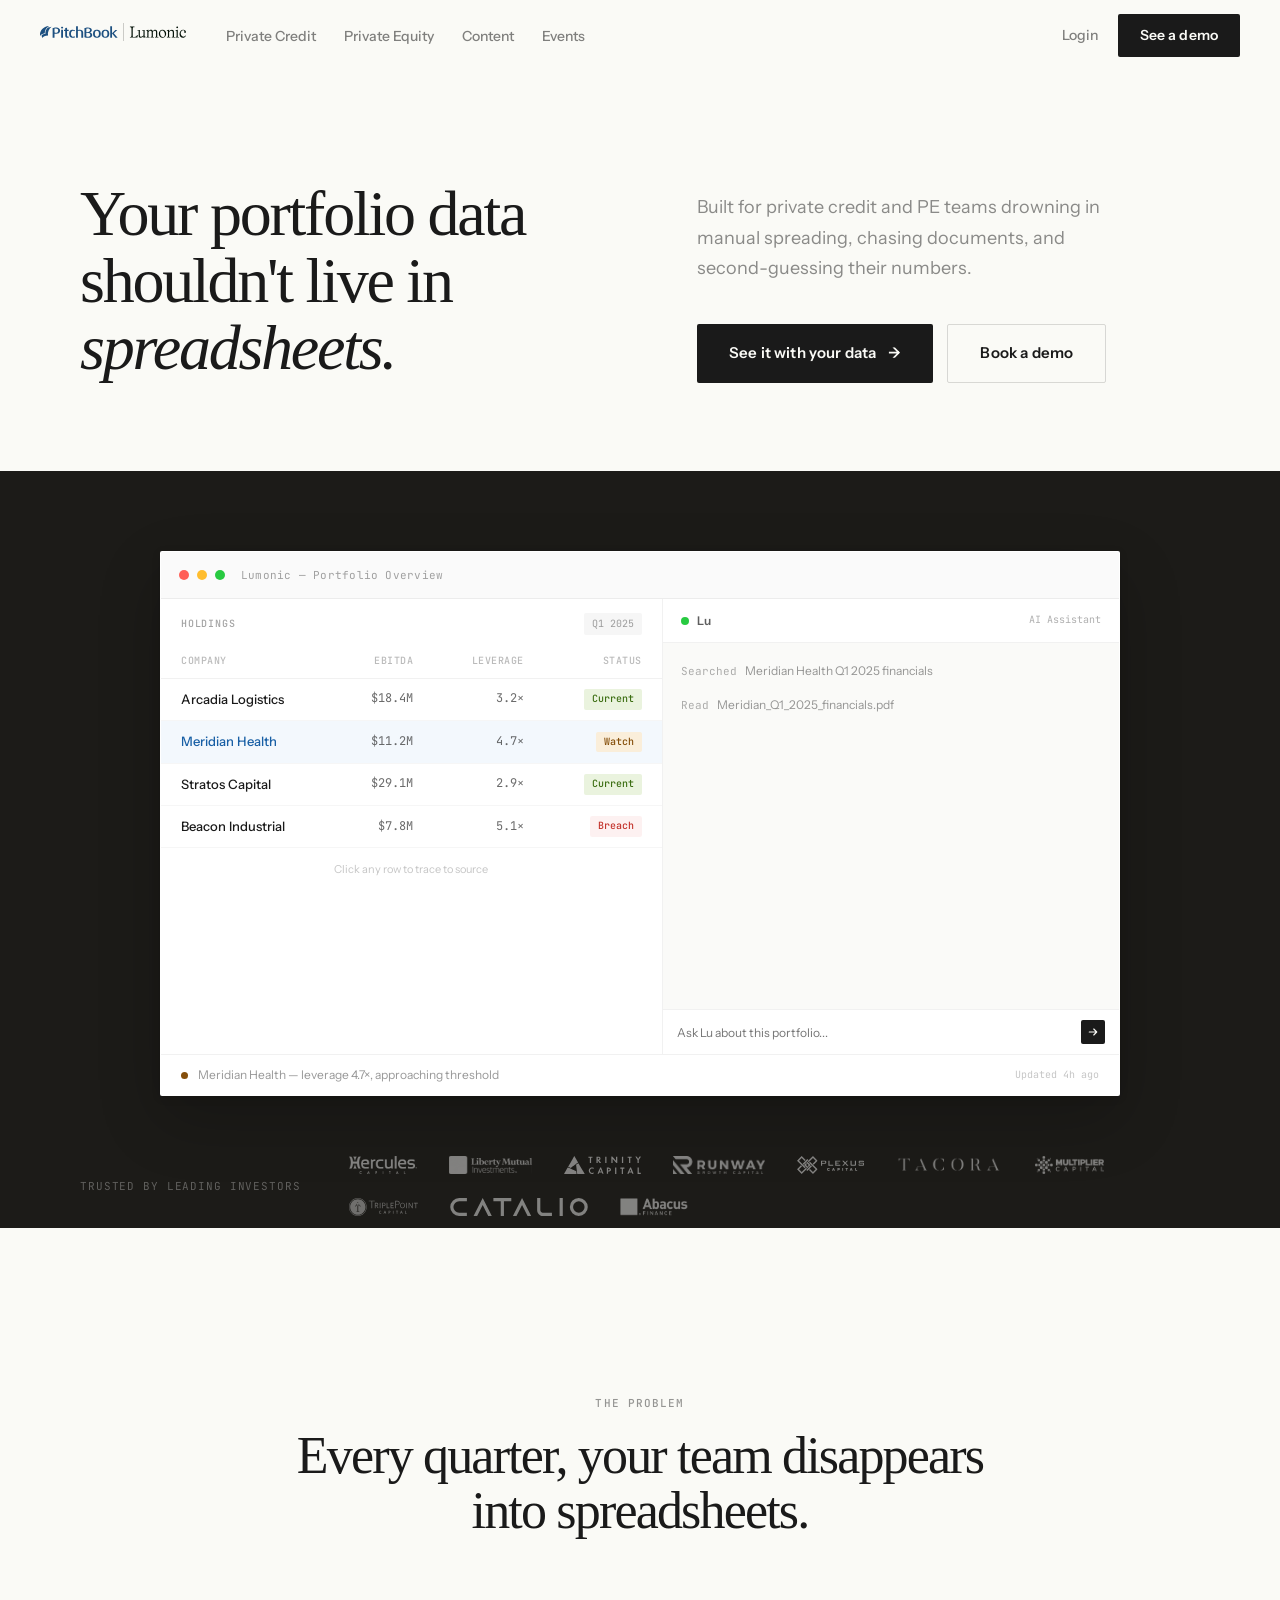
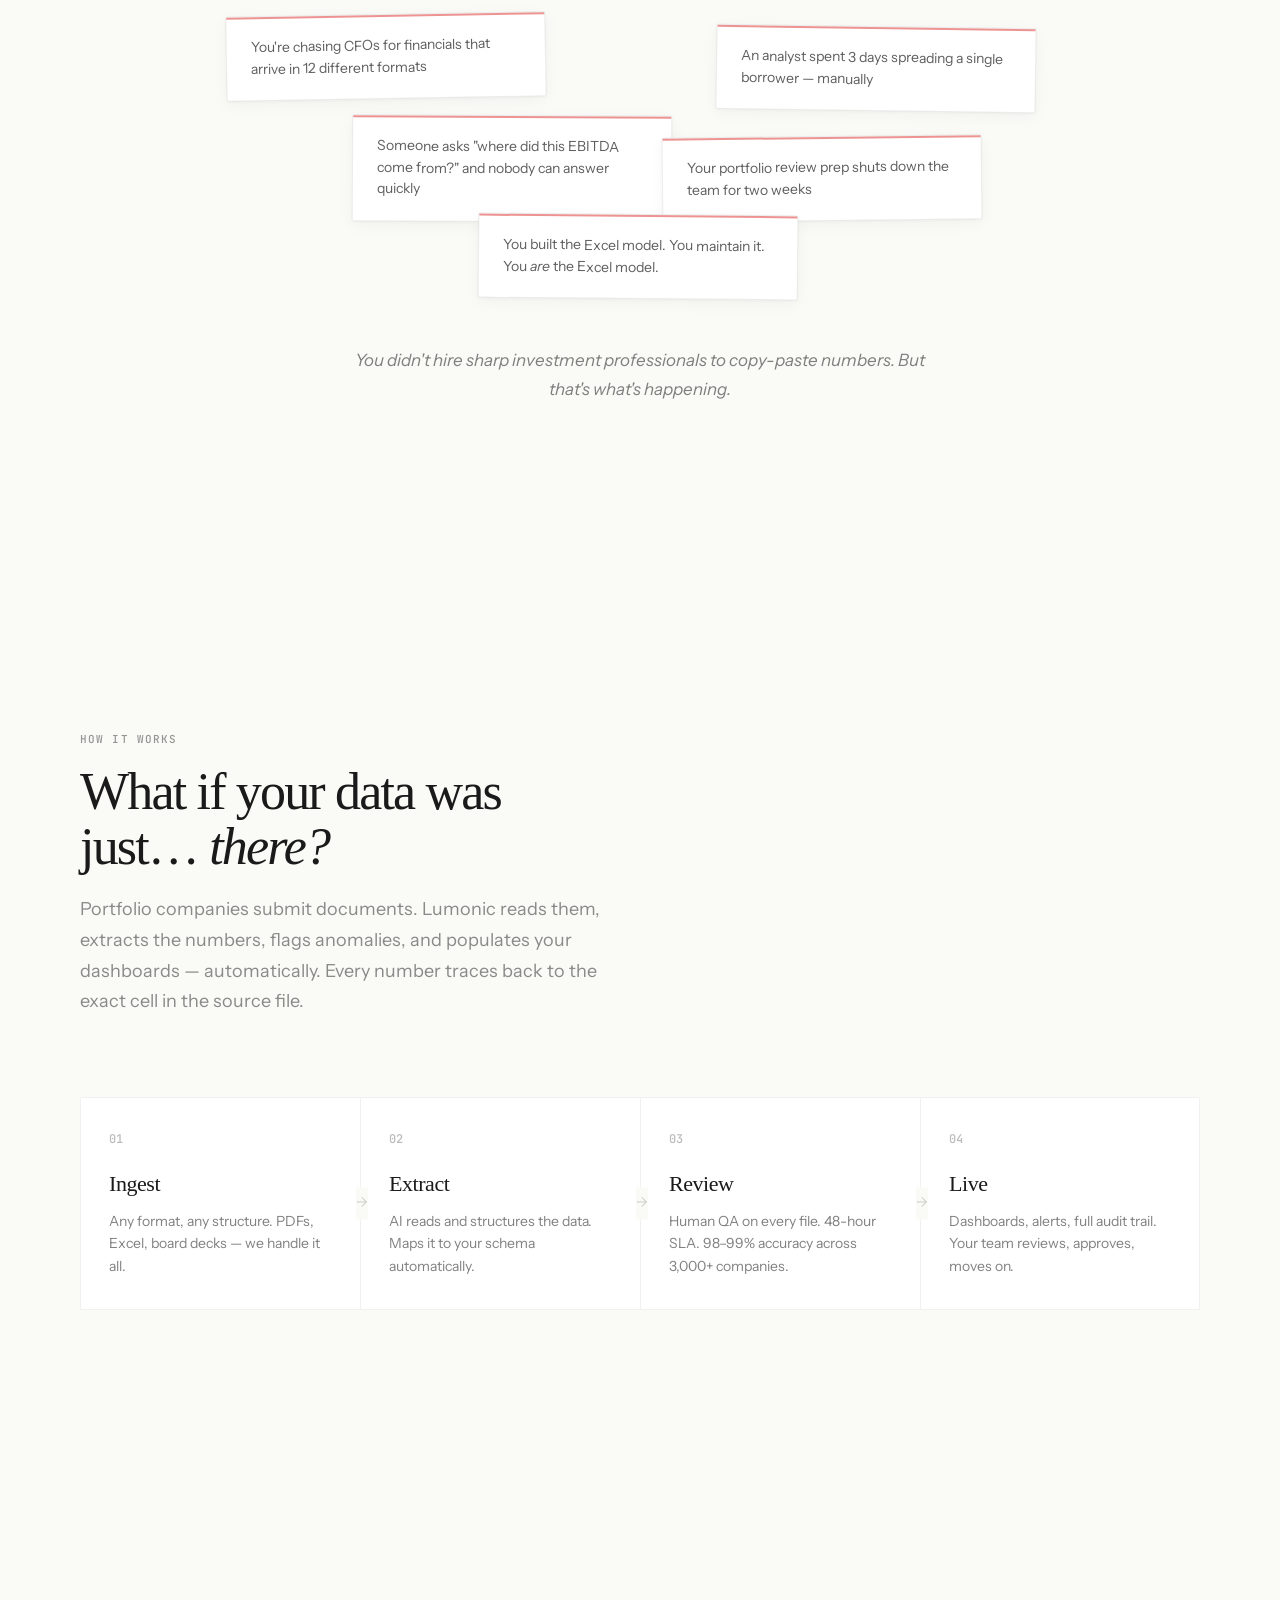
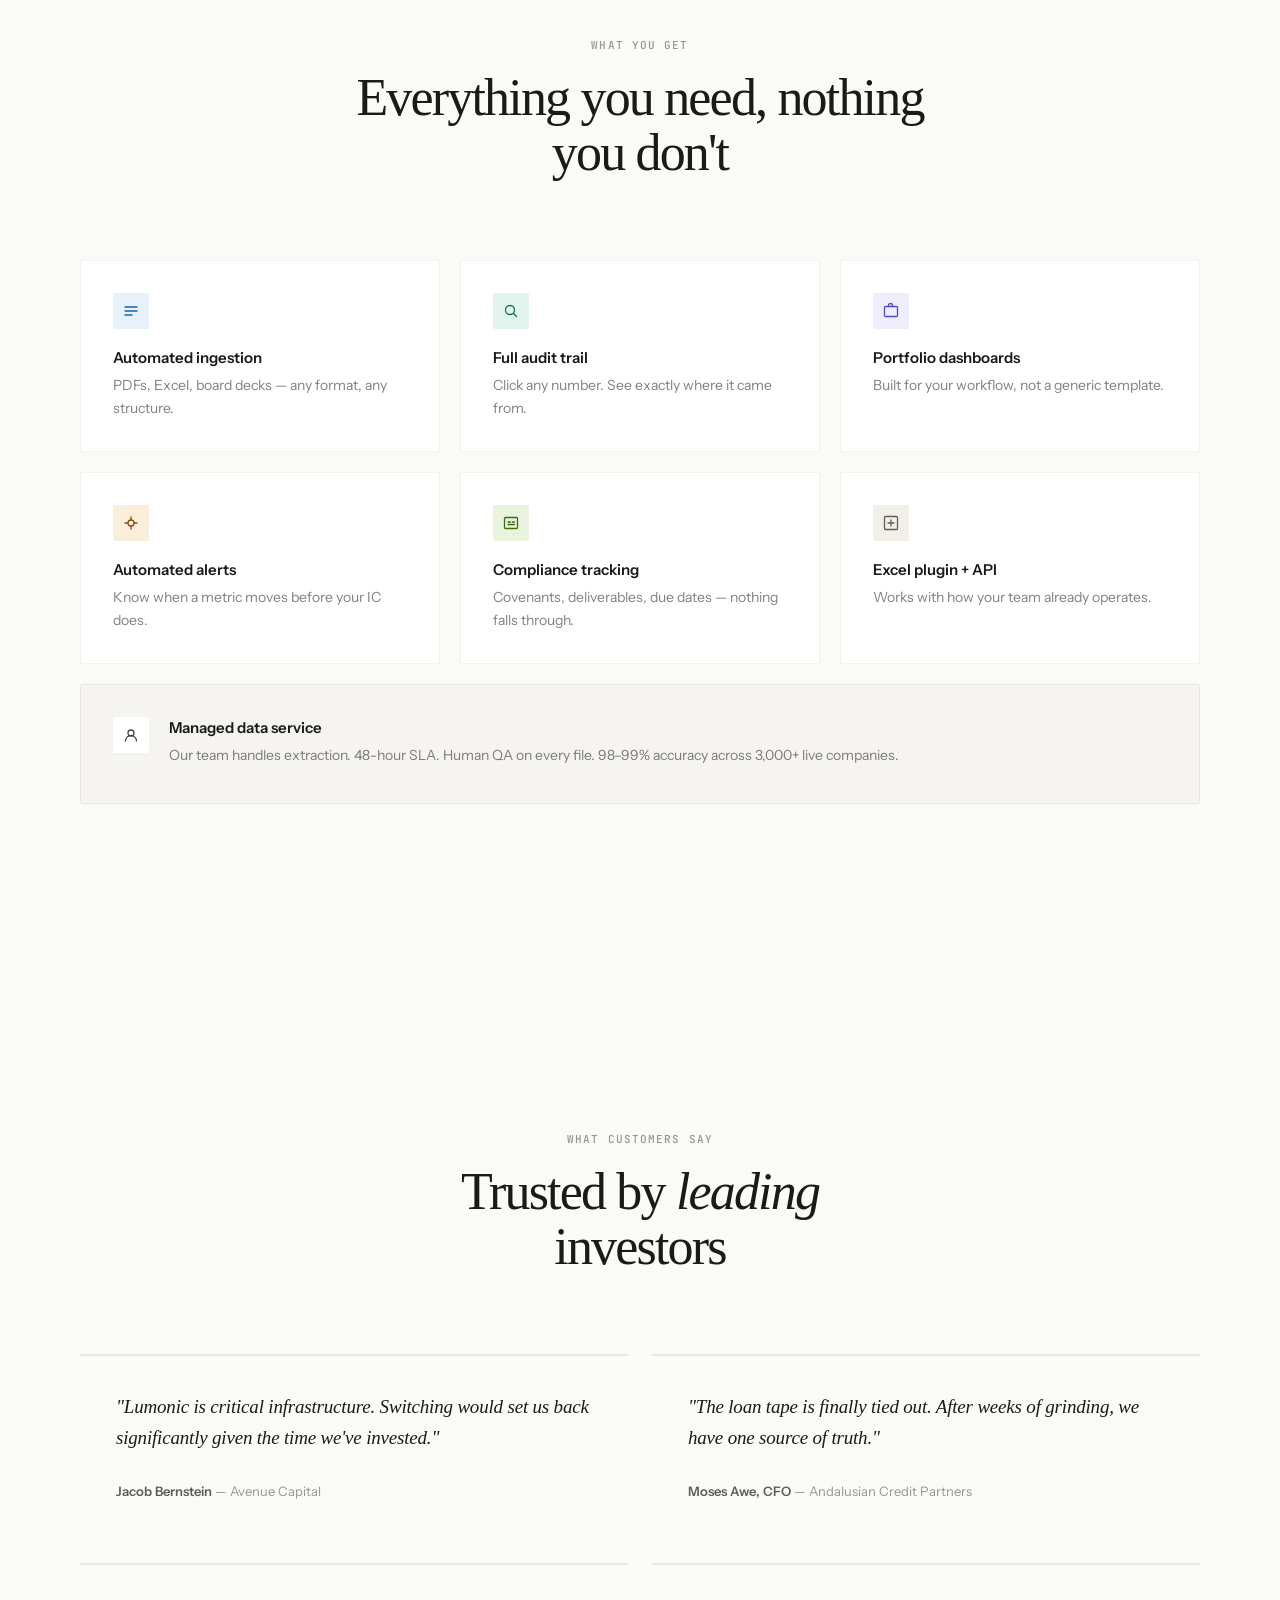
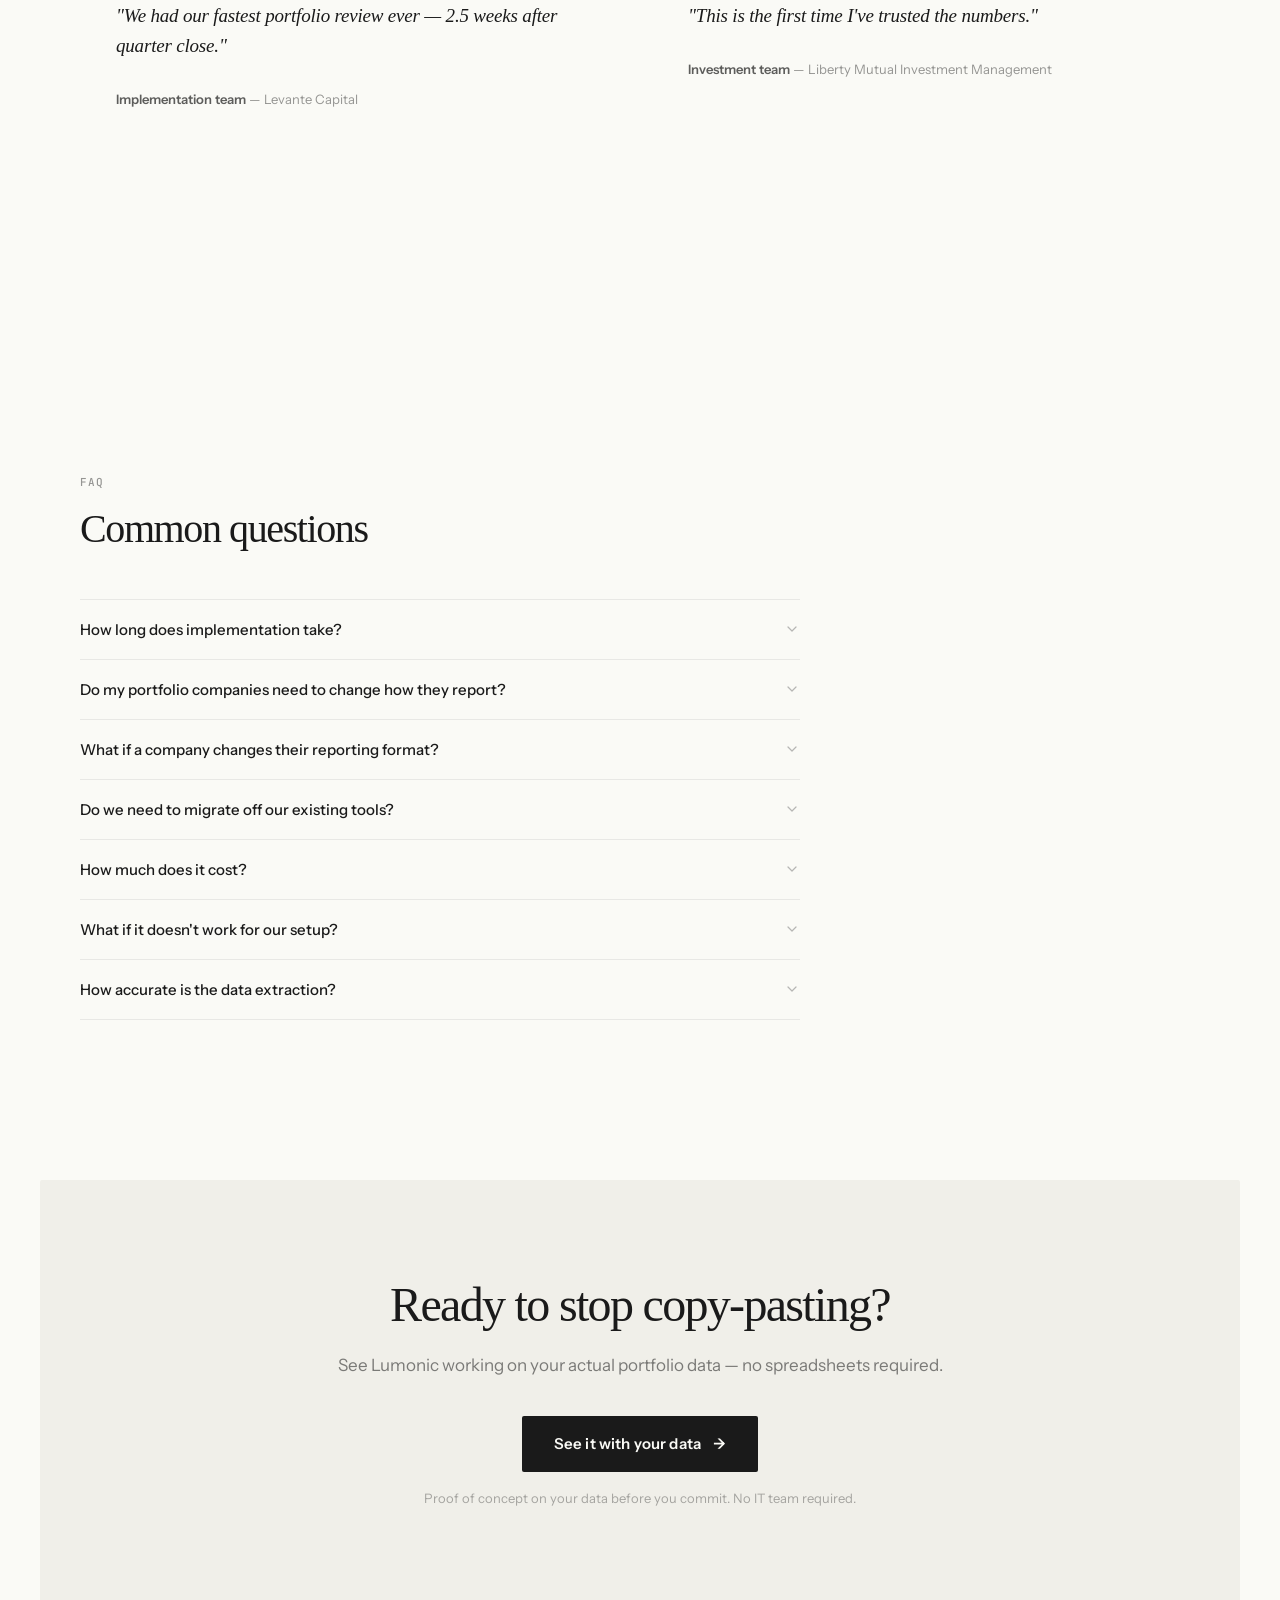
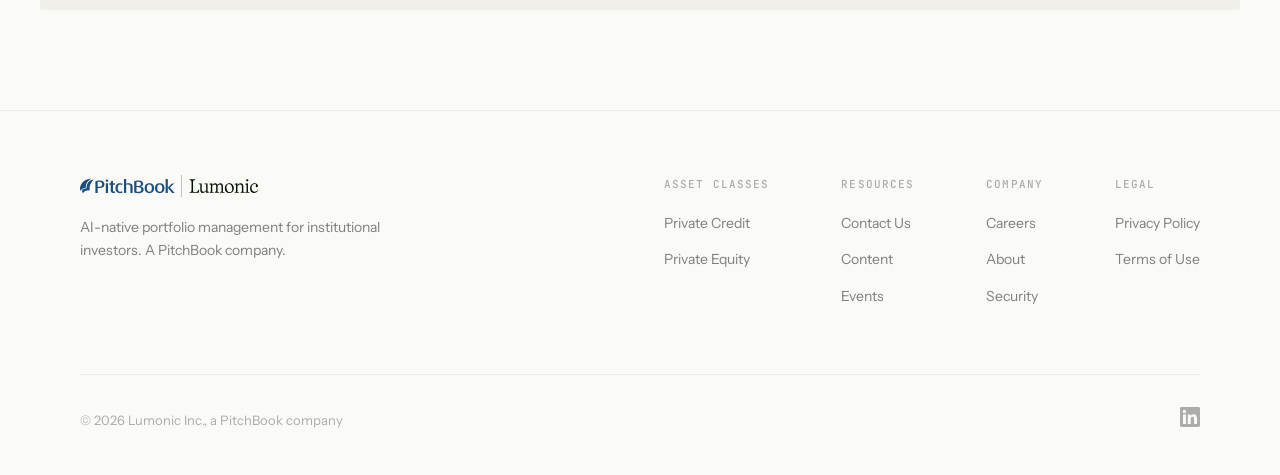
==== index.html @ b9e76a18 "Lumonic landing page redesign — cursor/relace-inspired Split hero layout, interactive browser chrome" ====
<!DOCTYPE html>
<html lang="en">
<head>
<meta charset="UTF-8">
<meta name="viewport" content="width=device-width, initial-scale=1.0">
<title>Lumonic — AI-Native Portfolio Management | A PitchBook Company</title>
<link rel="preconnect" href="https://fonts.googleapis.com">
<link rel="preconnect" href="https://fonts.gstatic.com" crossorigin>
<link href="https://fonts.googleapis.com/css2?family=Instrument+Sans:ital,wght@0,400;0,500;0,600;0,700;1,400;1,500&family=JetBrains+Mono:wght@400;500&display=swap" rel="stylesheet">
<style>
*, *::before, *::after { margin: 0; padding: 0; box-sizing: border-box; }
html { scroll-behavior: smooth; }

body {
  font-family: 'Instrument Sans', sans-serif;
  color: #1a1a1a;
  background: #FAFAF6;
  line-height: 1.65;
  font-size: 16px;
  -webkit-font-smoothing: antialiased;
  -moz-osx-font-smoothing: grayscale;
}

h1, h2, h3 {
  font-family: 'Office Times Round', Georgia, 'Times New Roman', serif;
  font-weight: 400;
  line-height: 1.06;
  letter-spacing: -0.035em;
}

a { text-decoration: none; color: inherit; }

.container {
  max-width: 1200px;
  margin: 0 auto;
  padding: 0 40px;
}

/* ── Buttons ── */
.btn {
  display: inline-flex;
  align-items: center;
  justify-content: center;
  gap: 8px;
  padding: 16px 32px;
  border-radius: 2px;
  font-family: 'Instrument Sans', sans-serif;
  font-size: 15px;
  font-weight: 600;
  letter-spacing: 0.01em;
  cursor: pointer;
  transition: all 0.15s ease;
  border: none;
}

.btn-primary {
  background: #1a1a1a;
  color: #FAFAF6;
}
.btn-primary:hover {
  background: #2a2a2a;
  transform: translateY(-1px);
  box-shadow: 0 4px 12px rgba(0,0,0,0.12);
}

.btn-outline {
  background: transparent;
  color: #1a1a1a;
  border: 1px solid rgba(26, 26, 26, 0.15);
}
.btn-outline:hover {
  background: rgba(26, 26, 26, 0.03);
  border-color: rgba(26, 26, 26, 0.25);
}

/* ── Section Label ── */
.section-label {
  display: inline-block;
  font-family: 'JetBrains Mono', monospace;
  font-size: 11px;
  font-weight: 500;
  letter-spacing: 0.1em;
  text-transform: uppercase;
  color: rgba(26, 26, 26, 0.45);
  margin-bottom: 16px;
}

/* ── Animations ── */
.reveal {
  opacity: 0;
  transform: translateY(28px);
  transition: opacity 0.9s cubic-bezier(0.16, 1, 0.3, 1), transform 0.9s cubic-bezier(0.16, 1, 0.3, 1);
}
.reveal.visible {
  opacity: 1;
  transform: translateY(0);
}

.reveal-child {
  opacity: 0;
  transform: translateY(20px);
  transition: opacity 0.7s cubic-bezier(0.16, 1, 0.3, 1), transform 0.7s cubic-bezier(0.16, 1, 0.3, 1);
}
.reveal-child.visible {
  opacity: 1;
  transform: translateY(0);
}

/* ── NAV ── */
.nav {
  position: fixed;
  top: 0;
  left: 0;
  right: 0;
  z-index: 1000;
  padding: 0 40px;
  height: 72px;
  display: flex;
  align-items: center;
  justify-content: space-between;
  transition: background 0.3s ease, border-color 0.3s ease;
  border-bottom: 1px solid transparent;
}
.nav.scrolled {
  background: rgba(250, 250, 246, 0.85);
  backdrop-filter: blur(16px);
  -webkit-backdrop-filter: blur(16px);
  border-bottom-color: rgba(26, 26, 26, 0.06);
}

.nav-left {
  display: flex;
  align-items: center;
  gap: 40px;
}

.nav-links {
  display: flex;
  gap: 28px;
  list-style: none;
}
.nav-links a {
  font-size: 14px;
  font-weight: 500;
  color: rgba(26, 26, 26, 0.55);
  transition: color 0.2s;
}
.nav-links a:hover { color: #1a1a1a; }

.nav-right {
  display: flex;
  align-items: center;
  gap: 20px;
}
.nav-right .login-link {
  font-size: 14px;
  font-weight: 500;
  color: rgba(26, 26, 26, 0.55);
  transition: color 0.2s;
}
.nav-right .login-link:hover { color: #1a1a1a; }
.nav-right .btn { padding: 10px 22px; font-size: 14px; }

/* ── HERO ── */
.hero {
  padding: 180px 0 0;
}

.hero-split {
  display: grid;
  grid-template-columns: 1.1fr 1fr;
  gap: 64px;
  align-items: start;
  margin-bottom: 88px;
}

.hero-left h1 {
  font-size: 64px;
  max-width: 560px;
  margin: 0;
  line-height: 1.05;
  letter-spacing: -0.035em;
}
.hero-left h1 em {
  font-style: italic;
  font-weight: 300;
}

.hero-right {
  padding-top: 12px;
}

.hero-sub {
  font-size: 18px;
  color: rgba(26, 26, 26, 0.5);
  max-width: 440px;
  margin: 0 0 40px;
  line-height: 1.7;
}

.hero-buttons {
  display: flex;
  gap: 14px;
}

/* ── Hero Visual Block ── */
.hero-visual-wrap {
  background: #1c1b18;
  padding: 80px 0 0;
}

.hero-browser {
  max-width: 960px;
  margin: 0 auto;
  background: #fff;
  border: 1px solid rgba(255,255,255,0.06);
  border-radius: 2px;
  box-shadow: 0 2px 8px rgba(0,0,0,0.12), 0 24px 64px rgba(0,0,0,0.2);
  overflow: hidden;
}

.browser-toolbar {
  display: flex;
  align-items: center;
  gap: 8px;
  padding: 14px 18px;
  background: rgba(26,26,26,0.02);
  border-bottom: 1px solid rgba(26,26,26,0.06);
}
.browser-dot {
  width: 10px;
  height: 10px;
  border-radius: 50%;
}
.browser-title {
  font-family: 'JetBrains Mono', monospace;
  font-size: 11px;
  color: rgba(26,26,26,0.4);
  margin-left: 8px;
  letter-spacing: 0.02em;
}

.browser-content {
  display: grid;
  grid-template-columns: 1.1fr 1fr;
  min-height: 360px;
}

/* Left pane: table */
.browser-left {
  border-right: 1px solid rgba(26,26,26,0.06);
}
.browser-pane-header {
  padding: 14px 20px 10px;
  display: flex;
  align-items: center;
  justify-content: space-between;
}
.browser-pane-title {
  font-family: 'JetBrains Mono', monospace;
  font-size: 10px;
  font-weight: 500;
  color: rgba(26,26,26,0.4);
  letter-spacing: 0.08em;
  text-transform: uppercase;
}
.browser-pane-badge {
  font-family: 'JetBrains Mono', monospace;
  font-size: 10px;
  padding: 3px 8px;
  background: rgba(26,26,26,0.04);
  color: rgba(26,26,26,0.4);
  border-radius: 2px;
}

.browser-table {
  width: 100%;
  border-collapse: collapse;
  font-size: 13px;
}
.browser-table th {
  font-size: 10px;
  font-family: 'JetBrains Mono', monospace;
  font-weight: 500;
  color: rgba(26,26,26,0.3);
  text-align: left;
  padding: 8px 20px;
  letter-spacing: 0.05em;
  text-transform: uppercase;
  border-bottom: 1px solid rgba(26,26,26,0.06);
}
.browser-table th:not(:first-child) { text-align: right; }
.browser-table td {
  padding: 10px 20px;
  color: rgba(26,26,26,0.65);
  border-bottom: 1px solid rgba(26,26,26,0.04);
}
.browser-table td:not(:first-child) {
  text-align: right;
  font-family: 'JetBrains Mono', monospace;
  font-size: 12px;
}
.browser-table td:first-child { font-weight: 500; color: #1a1a1a; }

.browser-table tbody tr {
  cursor: pointer;
  transition: background 0.15s ease;
}
.browser-table tbody tr:hover {
  background: rgba(26,26,26,0.015);
}
.browser-table tbody tr.row-active {
  background: rgba(55, 138, 221, 0.06);
}
.browser-table tbody tr.row-active td:first-child {
  color: #185FA5;
}

.status-badge {
  display: inline-block;
  font-family: 'JetBrains Mono', monospace;
  font-size: 10px;
  padding: 2px 8px;
  border-radius: 2px;
  font-weight: 500;
}
.status-current { background: #EAF3DE; color: #3B6D11; }
.status-watch { background: #FAEEDA; color: #854F0B; }
.status-breach { background: rgba(226,75,74,0.08); color: #c4342d; }

.table-hint {
  padding: 12px 20px;
  font-size: 11px;
  color: rgba(26,26,26,0.25);
  text-align: center;
  transition: opacity 0.3s;
}
.table-hint.hidden { opacity: 0; }

/* Right pane: AI chat */
.browser-right {
  background: #FAFAF8;
  display: flex;
  flex-direction: column;
  position: relative;
  overflow: hidden;
}

.chat-header {
  padding: 12px 18px;
  border-bottom: 1px solid rgba(26,26,26,0.06);
  background: #fff;
  display: flex;
  align-items: center;
  gap: 8px;
}
.chat-header-dot {
  width: 8px;
  height: 8px;
  border-radius: 50%;
  background: #28ca41;
}
.chat-header-title {
  font-family: 'Instrument Sans', sans-serif;
  font-size: 12px;
  font-weight: 600;
  color: rgba(26,26,26,0.7);
}
.chat-header-tag {
  font-family: 'JetBrains Mono', monospace;
  font-size: 10px;
  color: rgba(26,26,26,0.35);
  margin-left: auto;
}

.chat-body {
  flex: 1;
  padding: 18px;
  overflow-y: auto;
  display: flex;
  flex-direction: column;
  gap: 14px;
  transition: opacity 0.2s ease;
}
.chat-body.fade-out { opacity: 0; }

.chat-empty {
  display: flex;
  flex-direction: column;
  align-items: center;
  justify-content: center;
  height: 100%;
  text-align: center;
  color: rgba(26,26,26,0.25);
  font-size: 13px;
  gap: 8px;
  padding: 20px;
}
.chat-empty-icon {
  width: 28px;
  height: 28px;
  color: rgba(26,26,26,0.15);
}

/* Chat steps (AI thinking) */
.chat-step {
  display: flex;
  align-items: baseline;
  gap: 8px;
  opacity: 0;
  transform: translateY(6px);
  transition: opacity 0.4s cubic-bezier(0.16,1,0.3,1), transform 0.4s cubic-bezier(0.16,1,0.3,1);
}
.chat-step.visible { opacity: 1; transform: translateY(0); }

.chat-step-action {
  font-family: 'JetBrains Mono', monospace;
  font-size: 11px;
  color: rgba(26,26,26,0.35);
  flex-shrink: 0;
}
.chat-step-detail {
  font-size: 12px;
  color: rgba(26,26,26,0.45);
  white-space: nowrap;
  overflow: hidden;
  text-overflow: ellipsis;
}

/* Chat response text */
.chat-response {
  font-size: 13px;
  color: rgba(26,26,26,0.7);
  line-height: 1.65;
  opacity: 0;
  transform: translateY(6px);
  transition: opacity 0.4s cubic-bezier(0.16,1,0.3,1), transform 0.4s cubic-bezier(0.16,1,0.3,1);
}
.chat-response.visible { opacity: 1; transform: translateY(0); }

/* Source doc preview card inside chat */
.chat-source-card {
  background: #fff;
  border: 1px solid rgba(26,26,26,0.08);
  border-radius: 2px;
  overflow: hidden;
  opacity: 0;
  transform: translateY(6px);
  transition: opacity 0.4s cubic-bezier(0.16,1,0.3,1), transform 0.4s cubic-bezier(0.16,1,0.3,1);
}
.chat-source-card.visible { opacity: 1; transform: translateY(0); }

.chat-source-header {
  padding: 8px 12px;
  border-bottom: 1px solid rgba(26,26,26,0.06);
  display: flex;
  align-items: center;
  gap: 6px;
  font-family: 'JetBrains Mono', monospace;
  font-size: 10px;
  color: rgba(26,26,26,0.45);
}
.chat-source-header svg {
  width: 12px;
  height: 12px;
  color: rgba(26,26,26,0.3);
}

.chat-source-excerpt {
  padding: 12px;
  font-size: 11.5px;
  line-height: 1.75;
  color: rgba(26,26,26,0.3);
}
.chat-source-excerpt .src-highlight {
  color: #1a1a1a;
  background: rgba(133, 79, 11, 0.08);
  border-left: 2px solid #854F0B;
  padding: 2px 8px;
  margin: 3px -6px;
  display: block;
}

/* Chat input bar */
.chat-input {
  padding: 10px 14px;
  border-top: 1px solid rgba(26,26,26,0.06);
  background: #fff;
  display: flex;
  align-items: center;
  gap: 8px;
}
.chat-input-field {
  flex: 1;
  font-family: 'Instrument Sans', sans-serif;
  font-size: 12px;
  color: rgba(26,26,26,0.3);
  border: none;
  background: transparent;
  outline: none;
}
.chat-input-btn {
  width: 24px;
  height: 24px;
  border-radius: 2px;
  background: #1a1a1a;
  border: none;
  display: flex;
  align-items: center;
  justify-content: center;
  cursor: default;
}
.chat-input-btn svg {
  width: 12px;
  height: 12px;
  color: #FAFAF6;
}

/* Alert bar at bottom of browser */
.browser-alert {
  display: flex;
  align-items: center;
  gap: 10px;
  padding: 10px 20px;
  border-top: 1px solid rgba(26,26,26,0.06);
  background: #fff;
  transition: opacity 0.3s ease;
  min-height: 40px;
}
.alert-dot {
  width: 7px;
  height: 7px;
  border-radius: 50%;
  flex-shrink: 0;
  transition: background 0.3s;
}
.alert-text {
  font-size: 12px;
  color: rgba(26,26,26,0.45);
  transition: opacity 0.2s;
  white-space: nowrap;
  overflow: hidden;
  text-overflow: ellipsis;
}
.alert-time {
  font-family: 'JetBrains Mono', monospace;
  font-size: 10px;
  color: rgba(26,26,26,0.25);
  margin-left: auto;
  flex-shrink: 0;
}

@keyframes alert-pulse {
  0%, 100% { box-shadow: 0 0 0 0 rgba(226, 75, 74, 0.4); }
  50% { box-shadow: 0 0 0 4px rgba(226, 75, 74, 0); }
}
.alert-dot.pulse { animation: alert-pulse 1.5s ease-in-out 1; }

/* ── LOGO BAR ── */
.logo-bar {
  padding: 48px 0 0;
}
.logo-bar-inner {
  display: flex;
  align-items: center;
  gap: 32px;
}
.logo-bar-label {
  font-family: 'JetBrains Mono', monospace;
  font-size: 11px;
  font-weight: 400;
  letter-spacing: 0.08em;
  text-transform: uppercase;
  color: rgba(255,255,255,0.3);
  white-space: nowrap;
  flex-shrink: 0;
}
.logo-bar-logos {
  display: flex;
  align-items: center;
  gap: 0;
  flex-wrap: wrap;
  flex: 1;
}
.logo-bar-logos img {
  height: 18px;
  object-fit: contain;
  padding: 12px 16px;
  box-sizing: content-box;
  filter: brightness(0) invert(1);
  opacity: 0.45;
}

/* ── PROBLEM SECTION ── */
.problem {
  padding: 160px 0;
}
.problem-header {
  text-align: center;
  margin-bottom: 80px;
}
.problem-header h2 {
  font-size: 52px;
  max-width: 700px;
  margin: 0 auto;
  line-height: 1.06;
}

.problem-desk {
  position: relative;
  max-width: 900px;
  margin: 0 auto 48px;
  height: 280px;
}

.pain-card {
  position: absolute;
  background: #fff;
  border: 1px solid rgba(26,26,26,0.08);
  border-radius: 2px;
  padding: 20px 24px;
  font-size: 14px;
  color: rgba(26,26,26,0.7);
  line-height: 1.55;
  box-shadow: 0 1px 3px rgba(0,0,0,0.03), 0 4px 16px rgba(0,0,0,0.04);
  max-width: 320px;
  transition: transform 0.8s cubic-bezier(0.16, 1, 0.3, 1), opacity 0.8s cubic-bezier(0.16, 1, 0.3, 1);
}
.pain-card::before {
  content: '';
  position: absolute;
  top: 0;
  left: 0;
  right: 0;
  height: 2px;
  background: #E24B4A;
  opacity: 0.6;
}

.pain-card:nth-child(1) {
  top: 0;
  left: 4%;
  transform: rotate(-2deg);
}
.pain-card:nth-child(2) {
  top: 10px;
  right: 6%;
  transform: rotate(1.5deg);
}
.pain-card:nth-child(3) {
  top: 100px;
  left: 18%;
  transform: rotate(0.8deg);
}
.pain-card:nth-child(4) {
  top: 120px;
  right: 12%;
  transform: rotate(-1.2deg);
}
.pain-card:nth-child(5) {
  top: 200px;
  left: 32%;
  transform: rotate(1deg);
}

.pain-card.settled:nth-child(1) { transform: rotate(-1deg) translateY(-4px); }
.pain-card.settled:nth-child(2) { transform: rotate(0.8deg) translateY(-2px); }
.pain-card.settled:nth-child(3) { transform: rotate(0.3deg) translateY(-3px); }
.pain-card.settled:nth-child(4) { transform: rotate(-0.6deg) translateY(-2px); }
.pain-card.settled:nth-child(5) { transform: rotate(0.5deg) translateY(-4px); }

.problem-closing {
  text-align: center;
  font-size: 17px;
  color: rgba(26,26,26,0.55);
  font-style: italic;
  max-width: 600px;
  margin: 0 auto;
  line-height: 1.7;
}

/* ── HOW IT WORKS ── */
.how-it-works {
  padding: 160px 0;
}
.how-header {
  margin-bottom: 80px;
}
.how-header h2 {
  font-size: 52px;
  max-width: 550px;
  line-height: 1.06;
  margin-bottom: 20px;
}
.how-header p {
  font-size: 18px;
  color: rgba(26,26,26,0.5);
  max-width: 560px;
  line-height: 1.7;
}

.flow-pipeline {
  display: grid;
  grid-template-columns: repeat(4, 1fr);
  gap: 0;
  position: relative;
}

.flow-step {
  padding: 32px 28px;
  border: 1px solid rgba(26,26,26,0.06);
  border-right: none;
  background: #fff;
  position: relative;
}
.flow-step:first-child { border-radius: 2px 0 0 2px; }
.flow-step:last-child { border-radius: 0 2px 2px 0; border-right: 1px solid rgba(26,26,26,0.06); }

.flow-step-number {
  font-family: 'JetBrains Mono', monospace;
  font-size: 12px;
  font-weight: 500;
  color: rgba(26,26,26,0.3);
  margin-bottom: 16px;
}
.flow-step-title {
  font-family: 'Office Times Round', Georgia, serif;
  font-size: 22px;
  font-weight: 400;
  color: #1a1a1a;
  margin-bottom: 8px;
  letter-spacing: -0.02em;
}
.flow-step-desc {
  font-size: 14px;
  color: rgba(26,26,26,0.55);
  line-height: 1.6;
}

.flow-step-arrow {
  position: absolute;
  right: -8px;
  top: 50%;
  transform: translateY(-50%);
  color: rgba(26,26,26,0.2);
  z-index: 1;
  background: #FAFAF6;
  padding: 4px 0;
  font-size: 14px;
}

/* ── FEATURES ── */
.features {
  padding: 160px 0;
}
.features-header {
  text-align: center;
  margin-bottom: 80px;
}
.features-header h2 {
  font-size: 52px;
  max-width: 650px;
  margin: 0 auto;
  line-height: 1.06;
}

.features-grid {
  display: grid;
  grid-template-columns: repeat(3, 1fr);
  gap: 20px;
}

.feat-card {
  background: #fff;
  border: 1px solid rgba(26, 26, 26, 0.06);
  border-radius: 2px;
  padding: 32px;
  transition: transform 0.25s ease, box-shadow 0.25s ease;
}
.feat-card:hover {
  transform: translateY(-2px);
  box-shadow: 0 4px 16px rgba(0, 0, 0, 0.06);
}

.feat-icon {
  width: 36px;
  height: 36px;
  border-radius: 2px;
  display: flex;
  align-items: center;
  justify-content: center;
  margin-bottom: 18px;
}
.feat-card h3 {
  font-family: 'Instrument Sans', sans-serif;
  font-size: 15px;
  font-weight: 600;
  color: #1a1a1a;
  margin-bottom: 6px;
  letter-spacing: 0;
  line-height: 1.4;
}
.feat-card p {
  font-size: 14px;
  color: rgba(26, 26, 26, 0.55);
  line-height: 1.6;
}

.feat-card-wide {
  grid-column: 1 / -1;
  background: #F5F4F0;
  border-color: rgba(26,26,26,0.06);
}
.feat-card-wide-inner {
  display: flex;
  align-items: flex-start;
  gap: 20px;
}

/* ── TESTIMONIALS ── */
.testimonials {
  padding: 160px 0;
}
.testimonials-header {
  text-align: center;
  margin-bottom: 80px;
}
.testimonials-header h2 {
  font-size: 52px;
  max-width: 500px;
  margin: 0 auto;
  line-height: 1.06;
}

.quotes-grid {
  display: grid;
  grid-template-columns: repeat(2, 1fr);
  gap: 24px;
}

.quote-card {
  padding: 36px;
  border-top: 2px solid rgba(26,26,26,0.08);
  background: transparent;
}
.quote-text {
  font-size: 19px;
  color: #1a1a1a;
  line-height: 1.6;
  font-style: italic;
  margin-bottom: 28px;
  font-family: 'Office Times Round', Georgia, serif;
  letter-spacing: -0.01em;
}
.quote-attr {
  font-size: 13px;
  color: rgba(26,26,26,0.45);
}
.quote-name {
  font-weight: 600;
  color: rgba(26,26,26,0.7);
}

/* ── FAQ ── */
.faq-section {
  padding: 160px 0;
}
.faq-header {
  margin-bottom: 48px;
}
.faq-header h2 {
  font-size: 40px;
  line-height: 1.1;
}

.faq-list {
  max-width: 720px;
  border-top: 1px solid rgba(26,26,26,0.08);
}
.faq-item {
  border-bottom: 1px solid rgba(26,26,26,0.08);
}
.faq-q {
  width: 100%;
  text-align: left;
  background: none;
  border: none;
  padding: 20px 0;
  font-family: 'Instrument Sans', sans-serif;
  font-size: 15px;
  font-weight: 500;
  color: #1a1a1a;
  cursor: pointer;
  display: flex;
  justify-content: space-between;
  align-items: center;
  gap: 16px;
  transition: color 0.2s;
}
.faq-q:hover { color: rgba(26,26,26,0.7); }
.faq-chevron {
  flex-shrink: 0;
  color: rgba(26,26,26,0.3);
  transition: transform 0.3s cubic-bezier(0.16, 1, 0.3, 1);
}
.faq-a {
  max-height: 0;
  overflow: hidden;
  transition: max-height 0.4s cubic-bezier(0.16, 1, 0.3, 1), padding 0.4s cubic-bezier(0.16, 1, 0.3, 1);
  padding: 0 0;
}
.faq-a.open {
  max-height: 300px;
  padding: 0 0 20px;
}
.faq-a p {
  font-size: 15px;
  color: rgba(26,26,26,0.55);
  line-height: 1.7;
  max-width: 600px;
}

/* ── BOTTOM CTA ── */
.bottom-cta {
  margin: 0 40px 100px;
  padding: 100px 60px;
  background: #F0EFE9;
  border-radius: 2px;
  text-align: center;
}
.bottom-cta h2 {
  font-size: 48px;
  margin-bottom: 20px;
  line-height: 1.06;
}
.bottom-cta-sub {
  font-size: 17px;
  color: rgba(26,26,26,0.55);
  margin-bottom: 36px;
  line-height: 1.7;
}
.bottom-cta-note {
  font-size: 13px;
  color: rgba(26,26,26,0.35);
  margin-top: 16px;
}

/* ── FOOTER ── */
.footer {
  border-top: 1px solid rgba(26,26,26,0.06);
  padding: 64px 0 40px;
}
.footer-top {
  display: flex;
  justify-content: space-between;
  margin-bottom: 56px;
}
.footer-brand-tagline {
  font-size: 14px;
  color: rgba(26,26,26,0.55);
  max-width: 300px;
  line-height: 1.6;
  margin-top: 12px;
}
.footer-columns {
  display: flex;
  gap: 72px;
}
.footer-col h4 {
  font-family: 'JetBrains Mono', monospace;
  font-size: 11px;
  font-weight: 500;
  letter-spacing: 0.1em;
  text-transform: uppercase;
  color: rgba(26,26,26,0.35);
  margin-bottom: 16px;
}
.footer-col ul { list-style: none; }
.footer-col li { margin-bottom: 10px; }
.footer-col a {
  font-size: 14px;
  color: rgba(26,26,26,0.55);
  transition: color 0.2s;
}
.footer-col a:hover { color: #1a1a1a; }

.footer-bottom {
  display: flex;
  justify-content: space-between;
  align-items: center;
  padding-top: 32px;
  border-top: 1px solid rgba(26,26,26,0.06);
}
.footer-copy {
  font-size: 13px;
  color: rgba(26,26,26,0.35);
}
.footer-social a {
  color: rgba(26,26,26,0.35);
  transition: color 0.2s;
}
.footer-social a:hover { color: #1a1a1a; }
</style>
</head>
<body>

<!-- NAV -->
<nav class="nav" id="nav">
  <div class="nav-left">
    <a href="#"><img src="logos/Lumonic_Logo.svg" alt="Lumonic" style="height: 18px;"></a>
    <ul class="nav-links">
      <li><a href="#">Private Credit</a></li>
      <li><a href="#">Private Equity</a></li>
      <li><a href="#">Content</a></li>
      <li><a href="#">Events</a></li>
    </ul>
  </div>
  <div class="nav-right">
    <a href="#" class="login-link">Login</a>
    <a href="#" class="btn btn-primary">See a demo</a>
  </div>
</nav>

<!-- HERO -->
<section class="hero">
  <div class="container">
    <!-- Split: headline left, description + CTAs right -->
    <div class="hero-split reveal">
      <div class="hero-left">
        <h1>Your portfolio data shouldn't live in <em>spreadsheets.</em></h1>
      </div>
      <div class="hero-right">
        <p class="hero-sub">Built for private credit and PE teams drowning in manual spreading, chasing documents, and second-guessing their numbers.</p>
        <div class="hero-buttons">
          <a href="#" class="btn btn-primary">See it with your data <span style="margin-left:4px;">→</span></a>
          <a href="#" class="btn btn-outline">Book a demo</a>
        </div>
      </div>
    </div>
  </div>
</section>

<!-- Visual block -->
<div class="hero-visual-wrap">
  <div class="container">
    <div class="hero-browser reveal" id="heroBrowser">
      <div class="browser-toolbar">
        <div class="browser-dot" style="background:#ff5f57;"></div>
        <div class="browser-dot" style="background:#ffbd2e;"></div>
        <div class="browser-dot" style="background:#28ca41;"></div>
        <span class="browser-title">Lumonic — Portfolio Overview</span>
      </div>

      <div class="browser-content">
        <!-- Left: Portfolio table -->
        <div class="browser-left">
          <div class="browser-pane-header">
            <span class="browser-pane-title">Holdings</span>
            <span class="browser-pane-badge">Q1 2025</span>
          </div>
          <table class="browser-table">
            <thead>
              <tr><th>Company</th><th>EBITDA</th><th>Leverage</th><th>Status</th></tr>
            </thead>
            <tbody id="widgetTbody">
              <tr data-company="arcadia">
                <td>Arcadia Logistics</td><td>$18.4M</td><td>3.2×</td><td><span class="status-badge status-current">Current</span></td>
              </tr>
              <tr data-company="meridian">
                <td>Meridian Health</td><td>$11.2M</td><td>4.7×</td><td><span class="status-badge status-watch">Watch</span></td>
              </tr>
              <tr data-company="stratos">
                <td>Stratos Capital</td><td>$29.1M</td><td>2.9×</td><td><span class="status-badge status-current">Current</span></td>
              </tr>
              <tr data-company="beacon">
                <td>Beacon Industrial</td><td>$7.8M</td><td>5.1×</td><td><span class="status-badge status-breach">Breach</span></td>
              </tr>
            </tbody>
          </table>
          <p class="table-hint" id="tableHint">Click any row to trace to source</p>
        </div>

        <!-- Right: AI chat pane -->
        <div class="browser-right">
          <div class="chat-header">
            <div class="chat-header-dot"></div>
            <span class="chat-header-title">Lu</span>
            <span class="chat-header-tag">AI Assistant</span>
          </div>
          <div class="chat-body" id="chatBody">
            <div class="chat-empty">
              <svg class="chat-empty-icon" viewBox="0 0 24 24" fill="none">
                <circle cx="12" cy="12" r="10" stroke="currentColor" stroke-width="1.2"/>
                <path d="M8 12h8M12 8v8" stroke="currentColor" stroke-width="1.2" stroke-linecap="round"/>
              </svg>
              <span>Click a holding to trace the<br>numbers back to source</span>
            </div>
          </div>
          <div class="chat-input">
            <input class="chat-input-field" type="text" placeholder="Ask Lu about this portfolio..." readonly>
            <div class="chat-input-btn">
              <svg viewBox="0 0 16 16" fill="none"><path d="M3 8h10M9 4l4 4-4 4" stroke="currentColor" stroke-width="1.5" stroke-linecap="round" stroke-linejoin="round"/></svg>
            </div>
          </div>
        </div>
      </div>

      <!-- Alert status bar -->
      <div class="browser-alert" id="browserAlert">
        <div class="alert-dot" id="alertDot" style="background: rgba(26,26,26,0.15);"></div>
        <span class="alert-text" id="alertText">4 holdings · 2 on watch list · 1 covenant breach</span>
        <span class="alert-time" id="alertTime">Updated just now</span>
      </div>
    </div>

    <!-- Trust bar -->
    <div class="logo-bar reveal">
      <div class="logo-bar-inner">
        <span class="logo-bar-label">Trusted by leading investors</span>
        <div class="logo-bar-logos">
          <img src="logos/Hercules%20Capital.png" alt="Hercules Capital">
          <img src="logos/Liberty%20Mutual%20Investments.svg" alt="Liberty Mutual">
          <img src="logos/Trinity%20Capital.svg" alt="Trinity Capital">
          <img src="logos/Runway%20Growth%20Capital.png" alt="Runway Growth">
          <img src="logos/Plexus%20Capital.svg" alt="Plexus Capital">
          <img src="logos/Tacora%20Capital.png" alt="Tacora Capital">
          <img src="logos/Multiplier%20Capital.png" alt="Multiplier Capital">
          <img src="logos/TriplePoint%20Capital.svg" alt="TriplePoint Capital">
          <img src="logos/Catalio%20Capital%20Management.svg" alt="Catalio Capital">
          <img src="logos/Abacus%20Finance%20Group.png" alt="Abacus Finance">
        </div>
      </div>
    </div>
  </div>
</div>

<!-- PROBLEM -->
<section class="problem">
  <div class="container">
    <div class="problem-header reveal">
      <span class="section-label">The problem</span>
      <h2>Every quarter, your team disappears into spreadsheets.</h2>
    </div>

    <div class="problem-desk" id="problemDesk">
      <div class="pain-card">You're chasing CFOs for financials that arrive in 12 different formats</div>
      <div class="pain-card">An analyst spent 3 days spreading a single borrower — manually</div>
      <div class="pain-card">Someone asks "where did this EBITDA come from?" and nobody can answer quickly</div>
      <div class="pain-card">Your portfolio review prep shuts down the team for two weeks</div>
      <div class="pain-card">You built the Excel model. You maintain it. You <em>are</em> the Excel model.</div>
    </div>

    <p class="problem-closing reveal">You didn't hire sharp investment professionals to copy-paste numbers. But that's what's happening.</p>
  </div>
</section>

<!-- HOW IT WORKS -->
<section class="how-it-works">
  <div class="container">
    <div class="how-header reveal">
      <span class="section-label">How it works</span>
      <h2>What if your data was just… <em>there?</em></h2>
      <p>Portfolio companies submit documents. Lumonic reads them, extracts the numbers, flags anomalies, and populates your dashboards — automatically. Every number traces back to the exact cell in the source file.</p>
    </div>

    <div class="flow-pipeline reveal">
      <div class="flow-step">
        <div class="flow-step-number">01</div>
        <div class="flow-step-title">Ingest</div>
        <div class="flow-step-desc">Any format, any structure. PDFs, Excel, board decks — we handle it all.</div>
        <span class="flow-step-arrow">→</span>
      </div>
      <div class="flow-step">
        <div class="flow-step-number">02</div>
        <div class="flow-step-title">Extract</div>
        <div class="flow-step-desc">AI reads and structures the data. Maps it to your schema automatically.</div>
        <span class="flow-step-arrow">→</span>
      </div>
      <div class="flow-step">
        <div class="flow-step-number">03</div>
        <div class="flow-step-title">Review</div>
        <div class="flow-step-desc">Human QA on every file. 48-hour SLA. 98–99% accuracy across 3,000+ companies.</div>
        <span class="flow-step-arrow">→</span>
      </div>
      <div class="flow-step">
        <div class="flow-step-number">04</div>
        <div class="flow-step-title">Live</div>
        <div class="flow-step-desc">Dashboards, alerts, full audit trail. Your team reviews, approves, moves on.</div>
      </div>
    </div>
  </div>
</section>

<!-- FEATURES -->
<section class="features">
  <div class="container">
    <div class="features-header reveal">
      <span class="section-label">What you get</span>
      <h2>Everything you need, nothing you don't</h2>
    </div>

    <div class="features-grid">
      <div class="feat-card reveal-child">
        <div class="feat-icon" style="background: #E6F1FB;">
          <svg width="16" height="16" viewBox="0 0 16 16" fill="none"><path d="M2 4h12M2 8h12M2 12h7" stroke="#185FA5" stroke-width="1.3" stroke-linecap="round"/></svg>
        </div>
        <h3>Automated ingestion</h3>
        <p>PDFs, Excel, board decks — any format, any structure.</p>
      </div>
      <div class="feat-card reveal-child">
        <div class="feat-icon" style="background: #E1F5EE;">
          <svg width="16" height="16" viewBox="0 0 16 16" fill="none"><circle cx="7" cy="7" r="4.5" stroke="#0F6E56" stroke-width="1.3"/><path d="M10.5 10.5l3 3" stroke="#0F6E56" stroke-width="1.3" stroke-linecap="round"/></svg>
        </div>
        <h3>Full audit trail</h3>
        <p>Click any number. See exactly where it came from.</p>
      </div>
      <div class="feat-card reveal-child">
        <div class="feat-icon" style="background: #EEEDFE;">
          <svg width="16" height="16" viewBox="0 0 16 16" fill="none"><rect x="1.5" y="3.5" width="13" height="10" rx="1" stroke="#534AB7" stroke-width="1.3"/><path d="M5.5 3.5V2.5a2 2 0 014 0v1" stroke="#534AB7" stroke-width="1.3" stroke-linecap="round"/></svg>
        </div>
        <h3>Portfolio dashboards</h3>
        <p>Built for your workflow, not a generic template.</p>
      </div>
      <div class="feat-card reveal-child">
        <div class="feat-icon" style="background: #FAEEDA;">
          <svg width="16" height="16" viewBox="0 0 16 16" fill="none"><path d="M8 2v3M8 11v3M2 8h3M11 8h3" stroke="#854F0B" stroke-width="1.3" stroke-linecap="round"/><circle cx="8" cy="8" r="3" stroke="#854F0B" stroke-width="1.3"/></svg>
        </div>
        <h3>Automated alerts</h3>
        <p>Know when a metric moves before your IC does.</p>
      </div>
      <div class="feat-card reveal-child">
        <div class="feat-icon" style="background: #EAF3DE;">
          <svg width="16" height="16" viewBox="0 0 16 16" fill="none"><rect x="1.5" y="2.5" width="13" height="11" rx="1" stroke="#3B6D11" stroke-width="1.3"/><path d="M5 7h2.5M5 9.5h6.5M9.5 7h2" stroke="#3B6D11" stroke-width="1.3" stroke-linecap="round"/></svg>
        </div>
        <h3>Compliance tracking</h3>
        <p>Covenants, deliverables, due dates — nothing falls through.</p>
      </div>
      <div class="feat-card reveal-child">
        <div class="feat-icon" style="background: #F1EFE8;">
          <svg width="16" height="16" viewBox="0 0 16 16" fill="none"><rect x="1.5" y="1.5" width="13" height="13" rx="1" stroke="#5F5E5A" stroke-width="1.3"/><path d="M5 8h6M8 5v6" stroke="#5F5E5A" stroke-width="1.3" stroke-linecap="round"/></svg>
        </div>
        <h3>Excel plugin + API</h3>
        <p>Works with how your team already operates.</p>
      </div>

      <!-- Wide card -->
      <div class="feat-card feat-card-wide reveal-child">
        <div class="feat-card-wide-inner">
          <div class="feat-icon" style="background: #fff; flex-shrink: 0;">
            <svg width="16" height="16" viewBox="0 0 16 16" fill="none"><circle cx="8" cy="6" r="3" stroke="#444" stroke-width="1.3"/><path d="M2.5 14c0-3 2.5-5.5 5.5-5.5s5.5 2.5 5.5 5.5" stroke="#444" stroke-width="1.3" stroke-linecap="round"/></svg>
          </div>
          <div>
            <h3>Managed data service</h3>
            <p>Our team handles extraction. 48-hour SLA. Human QA on every file. 98–99% accuracy across 3,000+ live companies.</p>
          </div>
        </div>
      </div>
    </div>
  </div>
</section>

<!-- TESTIMONIALS -->
<section class="testimonials">
  <div class="container">
    <div class="testimonials-header reveal">
      <span class="section-label">What customers say</span>
      <h2>Trusted by <em>leading</em> investors</h2>
    </div>

    <div class="quotes-grid">
      <div class="quote-card reveal-child">
        <p class="quote-text">"Lumonic is critical infrastructure. Switching would set us back significantly given the time we've invested."</p>
        <p class="quote-attr"><span class="quote-name">Jacob Bernstein</span> — Avenue Capital</p>
      </div>
      <div class="quote-card reveal-child">
        <p class="quote-text">"The loan tape is finally tied out. After weeks of grinding, we have one source of truth."</p>
        <p class="quote-attr"><span class="quote-name">Moses Awe, CFO</span> — Andalusian Credit Partners</p>
      </div>
      <div class="quote-card reveal-child">
        <p class="quote-text">"We had our fastest portfolio review ever — 2.5 weeks after quarter close."</p>
        <p class="quote-attr"><span class="quote-name">Implementation team</span> — Levante Capital</p>
      </div>
      <div class="quote-card reveal-child">
        <p class="quote-text">"This is the first time I've trusted the numbers."</p>
        <p class="quote-attr"><span class="quote-name">Investment team</span> — Liberty Mutual Investment Management</p>
      </div>
    </div>
  </div>
</section>

<!-- FAQ -->
<section class="faq-section">
  <div class="container">
    <div class="faq-header reveal">
      <span class="section-label">FAQ</span>
      <h2>Common questions</h2>
    </div>

    <div class="faq-list">
      <div class="faq-item">
        <button class="faq-q" onclick="toggleFaq(this)">
          How long does implementation take?
          <svg class="faq-chevron" width="16" height="16" viewBox="0 0 16 16" fill="none"><path d="M4 6l4 4 4-4" stroke="currentColor" stroke-width="1.2" stroke-linecap="round" stroke-linejoin="round"/></svg>
        </button>
        <div class="faq-a"><p>Most customers are live within 4–6 weeks. We handle the setup — you don't need an IT team or a dedicated project manager.</p></div>
      </div>
      <div class="faq-item">
        <button class="faq-q" onclick="toggleFaq(this)">
          Do my portfolio companies need to change how they report?
          <svg class="faq-chevron" width="16" height="16" viewBox="0 0 16 16" fill="none"><path d="M4 6l4 4 4-4" stroke="currentColor" stroke-width="1.2" stroke-linecap="round" stroke-linejoin="round"/></svg>
        </button>
        <div class="faq-a"><p>No. They can keep sending whatever they send. Lumonic handles the normalization on our end.</p></div>
      </div>
      <div class="faq-item">
        <button class="faq-q" onclick="toggleFaq(this)">
          What if a company changes their reporting format?
          <svg class="faq-chevron" width="16" height="16" viewBox="0 0 16 16" fill="none"><path d="M4 6l4 4 4-4" stroke="currentColor" stroke-width="1.2" stroke-linecap="round" stroke-linejoin="round"/></svg>
        </button>
        <div class="faq-a"><p>The system flags it. Your team reviews it. One click to update the mapping. It remembers for next time.</p></div>
      </div>
      <div class="faq-item">
        <button class="faq-q" onclick="toggleFaq(this)">
          Do we need to migrate off our existing tools?
          <svg class="faq-chevron" width="16" height="16" viewBox="0 0 16 16" fill="none"><path d="M4 6l4 4 4-4" stroke="currentColor" stroke-width="1.2" stroke-linecap="round" stroke-linejoin="round"/></svg>
        </button>
        <div class="faq-a"><p>Not necessarily. Lumonic integrates with Excel, your existing CRM, and most fund accounting systems via API. Many customers run it alongside AllVue, DealCloud, or iLevel.</p></div>
      </div>
      <div class="faq-item">
        <button class="faq-q" onclick="toggleFaq(this)">
          How much does it cost?
          <svg class="faq-chevron" width="16" height="16" viewBox="0 0 16 16" fill="none"><path d="M4 6l4 4 4-4" stroke="currentColor" stroke-width="1.2" stroke-linecap="round" stroke-linejoin="round"/></svg>
        </button>
        <div class="faq-a"><p>Pricing is based on the number of portfolio companies — typically $1,500–$2,500 per company per year, plus a one-time implementation fee. Most customers expense it at the fund level.</p></div>
      </div>
      <div class="faq-item">
        <button class="faq-q" onclick="toggleFaq(this)">
          What if it doesn't work for our setup?
          <svg class="faq-chevron" width="16" height="16" viewBox="0 0 16 16" fill="none"><path d="M4 6l4 4 4-4" stroke="currentColor" stroke-width="1.2" stroke-linecap="round" stroke-linejoin="round"/></svg>
        </button>
        <div class="faq-a"><p>We offer a proof of concept using your actual data before you commit. You'll know if it works before you sign anything.</p></div>
      </div>
      <div class="faq-item">
        <button class="faq-q" onclick="toggleFaq(this)">
          How accurate is the data extraction?
          <svg class="faq-chevron" width="16" height="16" viewBox="0 0 16 16" fill="none"><path d="M4 6l4 4 4-4" stroke="currentColor" stroke-width="1.2" stroke-linecap="round" stroke-linejoin="round"/></svg>
        </button>
        <div class="faq-a"><p>98–99% accuracy across live data from 3,000+ companies. Every extraction goes through human QA before it hits your dashboard.</p></div>
      </div>
    </div>
  </div>
</section>

<!-- BOTTOM CTA -->
<div class="bottom-cta reveal">
  <h2>Ready to stop copy-pasting?</h2>
  <p class="bottom-cta-sub">See Lumonic working on your actual portfolio data — no spreadsheets required.</p>
  <a href="#" class="btn btn-primary">See it with your data <span style="margin-left:4px;">→</span></a>
  <p class="bottom-cta-note">Proof of concept on your data before you commit. No IT team required.</p>
</div>

<!-- FOOTER -->
<footer class="footer">
  <div class="container">
    <div class="footer-top">
      <div class="footer-brand">
        <div><img src="logos/Lumonic_Logo.svg" alt="Lumonic" style="height: 22px;"></div>
        <p class="footer-brand-tagline">AI-native portfolio management for institutional investors. A PitchBook company.</p>
      </div>
      <div class="footer-columns">
        <div class="footer-col">
          <h4>Asset Classes</h4>
          <ul>
            <li><a href="#">Private Credit</a></li>
            <li><a href="#">Private Equity</a></li>
          </ul>
        </div>
        <div class="footer-col">
          <h4>Resources</h4>
          <ul>
            <li><a href="#">Contact Us</a></li>
            <li><a href="#">Content</a></li>
            <li><a href="#">Events</a></li>
          </ul>
        </div>
        <div class="footer-col">
          <h4>Company</h4>
          <ul>
            <li><a href="#">Careers</a></li>
            <li><a href="#">About</a></li>
            <li><a href="#">Security</a></li>
          </ul>
        </div>
        <div class="footer-col">
          <h4>Legal</h4>
          <ul>
            <li><a href="#">Privacy Policy</a></li>
            <li><a href="#">Terms of Use</a></li>
          </ul>
        </div>
      </div>
    </div>
    <div class="footer-bottom">
      <span class="footer-copy">&copy; 2026 Lumonic Inc., a PitchBook company</span>
      <div class="footer-social">
        <a href="#" aria-label="LinkedIn">
          <svg width="20" height="20" viewBox="0 0 24 24" fill="currentColor"><path d="M20.447 20.452h-3.554v-5.569c0-1.328-.027-3.037-1.852-3.037-1.853 0-2.136 1.445-2.136 2.939v5.667H9.351V9h3.414v1.561h.046c.477-.9 1.637-1.85 3.37-1.85 3.601 0 4.267 2.37 4.267 5.455v6.286zM5.337 7.433a2.062 2.062 0 01-2.063-2.065 2.064 2.064 0 112.063 2.065zm1.782 13.019H3.555V9h3.564v11.452zM22.225 0H1.771C.792 0 0 .774 0 1.729v20.542C0 23.227.792 24 1.771 24h20.451C23.2 24 24 23.227 24 22.271V1.729C24 .774 23.2 0 22.222 0h.003z"/></svg>
        </a>
      </div>
    </div>
  </div>
</footer>

<script>
// Nav scroll
const nav = document.getElementById('nav');
window.addEventListener('scroll', () => {
  nav.classList.toggle('scrolled', window.scrollY > 20);
}, { passive: true });

// Scroll reveals
const revealObserver = new IntersectionObserver((entries) => {
  entries.forEach(entry => {
    if (entry.isIntersecting) {
      entry.target.classList.add('visible');
      revealObserver.unobserve(entry.target);
    }
  });
}, { threshold: 0.12, rootMargin: '0px 0px -40px 0px' });

document.querySelectorAll('.reveal').forEach(el => revealObserver.observe(el));

// Staggered children
const childObserver = new IntersectionObserver((entries) => {
  entries.forEach(entry => {
    if (entry.isIntersecting) {
      const parent = entry.target.closest('.features-grid, .quotes-grid');
      if (parent) {
        parent.querySelectorAll('.reveal-child').forEach((child, i) => {
          setTimeout(() => child.classList.add('visible'), i * 80);
        });
      }
      childObserver.unobserve(entry.target);
    }
  });
}, { threshold: 0.08 });

document.querySelectorAll('.reveal-child:first-child').forEach(el => childObserver.observe(el));

// Problem cards settle animation
const problemObserver = new IntersectionObserver((entries) => {
  entries.forEach(entry => {
    if (entry.isIntersecting) {
      const cards = entry.target.querySelectorAll('.pain-card');
      cards.forEach((card, i) => {
        setTimeout(() => card.classList.add('settled'), i * 120);
      });
      problemObserver.unobserve(entry.target);
    }
  });
}, { threshold: 0.2 });

const problemDesk = document.getElementById('problemDesk');
if (problemDesk) problemObserver.observe(problemDesk);

// FAQ
function toggleFaq(btn) {
  const answer = btn.nextElementSibling;
  const chevron = btn.querySelector('.faq-chevron');
  const isOpen = answer.classList.toggle('open');
  chevron.style.transform = isOpen ? 'rotate(180deg)' : '';
}

// ── Hero Interactive Browser ──
const companyData = {
  arcadia: {
    name: 'Arcadia Logistics',
    steps: [
      { action: 'Searched', detail: 'Arcadia Q1 2025 financials' },
      { action: 'Read', detail: 'Arcadia_Q1_2025_financials.pdf' },
      { action: 'Extracted', detail: 'EBITDA, revenue, leverage ratio' }
    ],
    response: 'Arcadia Logistics reported EBITDA of $18.4M on revenue of $97.2M, an 18.9% margin. All covenants in compliance — leverage at 3.2×, well within the 5.0× maximum.',
    source: {
      filename: 'Arcadia_Q1_2025_financials.pdf',
      excerpt: '<span style="opacity:0.4">Total freight volume increased 12% YoY across all regional hubs.</span>' +
               '<span class="src-highlight">EBITDA of $18.4M on revenue of $97.2M, representing an 18.9% margin — up 120bps from Q4 2024.</span>' +
               '<span style="opacity:0.3">Senior secured leverage of 3.2× remains well within the 5.0× covenant maximum.</span>'
    },
    alert: { text: 'Arcadia Logistics — all covenants in compliance', time: 'Updated 1d ago', color: '#3B6D11' }
  },
  meridian: {
    name: 'Meridian Health',
    steps: [
      { action: 'Searched', detail: 'Meridian Health Q1 2025 financials' },
      { action: 'Read', detail: 'Meridian_Q1_2025_financials.pdf' },
      { action: 'Flagged', detail: 'leverage approaching covenant threshold' }
    ],
    response: 'Adjusted EBITDA of $11.2M with a 13.3% margin. Net leverage at 4.7× — approaching the 5.0× covenant threshold. Recommend adding to watch list.',
    source: {
      filename: 'Meridian_Q1_2025_financials.pdf',
      excerpt: '<span style="opacity:0.4">Net revenue for Q1 2025 was $84.3M, reflecting 6% YoY growth.</span>' +
               '<span class="src-highlight">Adjusted EBITDA of $11.2M represents a margin of 13.3%, up 40bps from Q4 2024.</span>' +
               '<span style="opacity:0.3">Net leverage stood at 4.7× on trailing LTM basis.</span>'
    },
    alert: { text: 'Meridian Health — leverage 4.7×, approaching threshold', time: 'Updated 4h ago', color: '#854F0B' }
  },
  stratos: {
    name: 'Stratos Capital',
    steps: [
      { action: 'Searched', detail: 'Stratos Capital Q1 2025 financials' },
      { action: 'Read', detail: 'Stratos_Q1_2025_financials.pdf' },
      { action: 'Analyzed', detail: 'QoQ performance trends' }
    ],
    response: 'Strong quarter — EBITDA of $29.1M, a 24.3% margin driven by management fee growth. AUM grew to $3.4B. All metrics ahead of plan.',
    source: {
      filename: 'Stratos_Q1_2025_financials.pdf',
      excerpt: '<span style="opacity:0.4">AUM grew to $3.4B with $180M in net new commitments.</span>' +
               '<span class="src-highlight">Adjusted EBITDA of $29.1M reflects a 24.3% margin, driven by management fee growth and reduced G&A.</span>' +
               '<span style="opacity:0.3">All financial and reporting covenants in full compliance.</span>'
    },
    alert: { text: 'Stratos Capital — EBITDA up 15% QoQ, ahead of plan', time: 'Updated 6h ago', color: '#3B6D11' }
  },
  beacon: {
    name: 'Beacon Industrial',
    steps: [
      { action: 'Searched', detail: 'Beacon Industrial Q1 2025 financials' },
      { action: 'Read', detail: 'Beacon_Q1_2025_financials.pdf' },
      { action: 'Alert', detail: 'covenant breach — leverage 5.1× exceeds 4.5× max' }
    ],
    response: 'EBITDA declined to $7.8M from $9.4M last quarter. Leverage rose to 5.1×, breaching the 4.5× maximum. Waiver request submitted March 28.',
    source: {
      filename: 'Beacon_Q1_2025_financials.pdf',
      excerpt: '<span style="opacity:0.4">Industrial output declined 8% due to delayed Midwest contracts.</span>' +
               '<span class="src-highlight">EBITDA of $7.8M, down from $9.4M in Q4. Leverage rose to 5.1× — exceeding the 4.5× maximum.</span>' +
               '<span style="opacity:0.3">Waiver request submitted to agent on March 28, 2025.</span>'
    },
    alert: { text: 'Beacon Industrial — covenant breach: leverage 5.1×', time: 'Updated 2h ago', color: '#E24B4A' }
  }
};

let activeCompany = null;
let isAnimating = false;

const tbody = document.getElementById('widgetTbody');
const chatBody = document.getElementById('chatBody');
const alertDot = document.getElementById('alertDot');
const alertText = document.getElementById('alertText');
const alertTime = document.getElementById('alertTime');
const tableHint = document.getElementById('tableHint');

function buildChatHTML(data) {
  let stepsHTML = '';
  data.steps.forEach(function(s, i) {
    stepsHTML += '<div class="chat-step" data-step="' + i + '">' +
      '<span class="chat-step-action">' + s.action + '</span>' +
      '<span class="chat-step-detail">' + s.detail + '</span></div>';
  });

  var sourceHTML = '<div class="chat-source-card">' +
    '<div class="chat-source-header">' +
      '<svg viewBox="0 0 16 16" fill="none"><rect x="2" y="1" width="10" height="14" rx="1" stroke="currentColor" stroke-width="1"/><path d="M5 5h5M5 7.5h5M5 10h3" stroke="currentColor" stroke-width="0.8" stroke-linecap="round"/></svg>' +
      data.source.filename +
    '</div>' +
    '<div class="chat-source-excerpt">' + data.source.excerpt + '</div>' +
  '</div>';

  return stepsHTML +
    '<div class="chat-response">' + data.response + '</div>' +
    sourceHTML;
}

function animateChat() {
  var steps = chatBody.querySelectorAll('.chat-step');
  var response = chatBody.querySelector('.chat-response');
  var sourceCard = chatBody.querySelector('.chat-source-card');

  steps.forEach(function(step, i) {
    setTimeout(function() { step.classList.add('visible'); }, i * 250);
  });

  var afterSteps = steps.length * 250 + 200;
  setTimeout(function() { if (response) response.classList.add('visible'); }, afterSteps);
  setTimeout(function() {
    if (sourceCard) sourceCard.classList.add('visible');
    isAnimating = false;
  }, afterSteps + 250);
}

function selectCompany(company) {
  if (isAnimating) return;
  var data = companyData[company];
  if (!data) return;

  // Deselect if same
  if (activeCompany === company) {
    activeCompany = null;
    tbody.querySelectorAll('tr').forEach(function(r) { r.classList.remove('row-active'); });
    tableHint.classList.remove('hidden');
    chatBody.classList.add('fade-out');
    setTimeout(function() {
      chatBody.innerHTML = '<div class="chat-empty"><svg class="chat-empty-icon" viewBox="0 0 24 24" fill="none"><circle cx="12" cy="12" r="10" stroke="currentColor" stroke-width="1.2"/><path d="M8 12h8M12 8v8" stroke="currentColor" stroke-width="1.2" stroke-linecap="round"/></svg><span>Click a holding to trace the<br>numbers back to source</span></div>';
      chatBody.classList.remove('fade-out');
    }, 180);
    alertDot.style.background = 'rgba(26,26,26,0.15)';
    alertText.textContent = '4 holdings · 2 on watch list · 1 covenant breach';
    alertTime.textContent = 'Updated just now';
    return;
  }

  activeCompany = company;
  isAnimating = true;
  tableHint.classList.add('hidden');

  // Highlight row
  tbody.querySelectorAll('tr').forEach(function(r) { r.classList.remove('row-active'); });
  tbody.querySelector('tr[data-company="' + company + '"]').classList.add('row-active');

  // Fade out, rebuild, animate in
  chatBody.classList.add('fade-out');
  setTimeout(function() {
    chatBody.innerHTML = buildChatHTML(data);
    chatBody.classList.remove('fade-out');
    animateChat();
  }, 180);

  // Update alert bar
  alertDot.style.background = data.alert.color;
  alertDot.classList.remove('pulse');
  void alertDot.offsetWidth;
  alertDot.classList.add('pulse');
  alertText.textContent = data.alert.text;
  alertTime.textContent = data.alert.time;
}

tbody.addEventListener('click', function(e) {
  var row = e.target.closest('tr[data-company]');
  if (row) selectCompany(row.dataset.company);
});

// Auto-trigger after 2s
var autoPlayed = false;
var heroObserver = new IntersectionObserver(function(entries) {
  entries.forEach(function(entry) {
    if (entry.isIntersecting && !autoPlayed) {
      autoPlayed = true;
      setTimeout(function() {
        if (!activeCompany) selectCompany('meridian');
      }, 2000);
      heroObserver.unobserve(entry.target);
    }
  });
}, { threshold: 0.3 });

heroObserver.observe(document.getElementById('heroBrowser'));
</script>

</body>
</html>
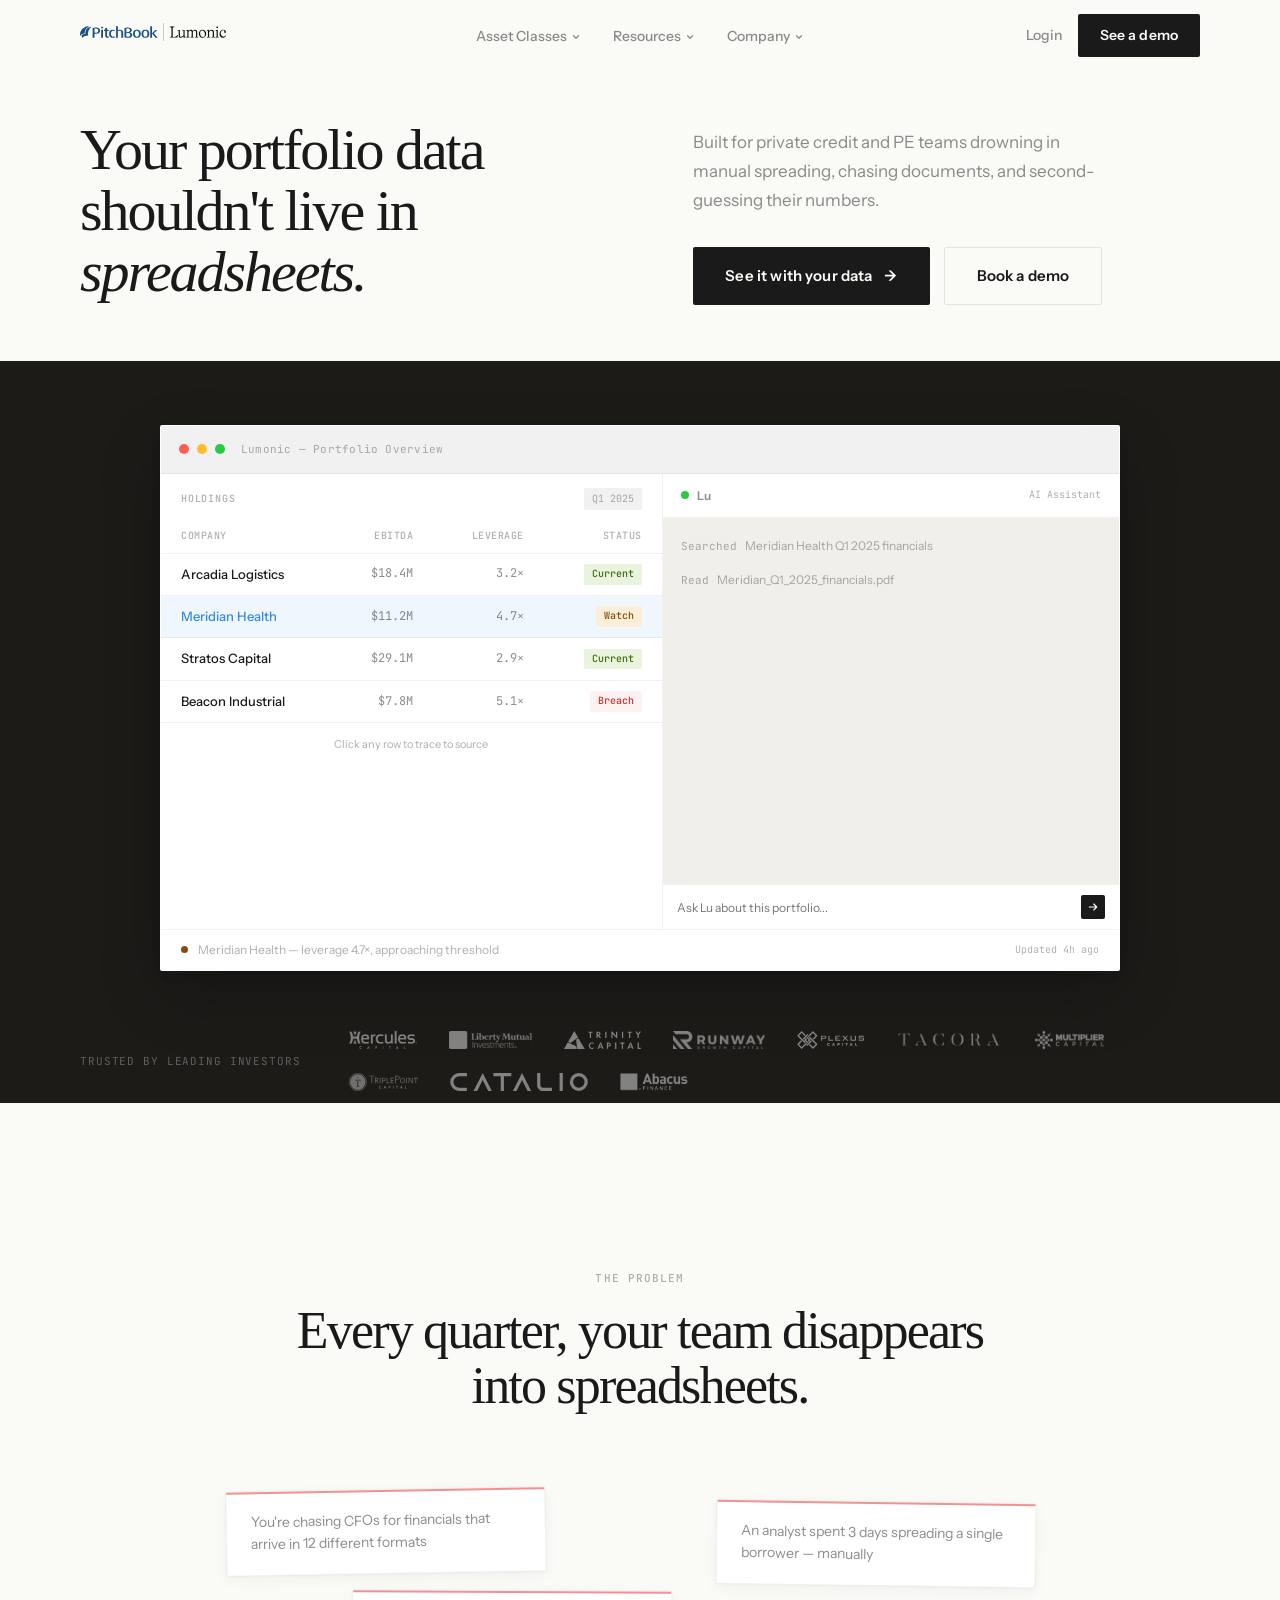
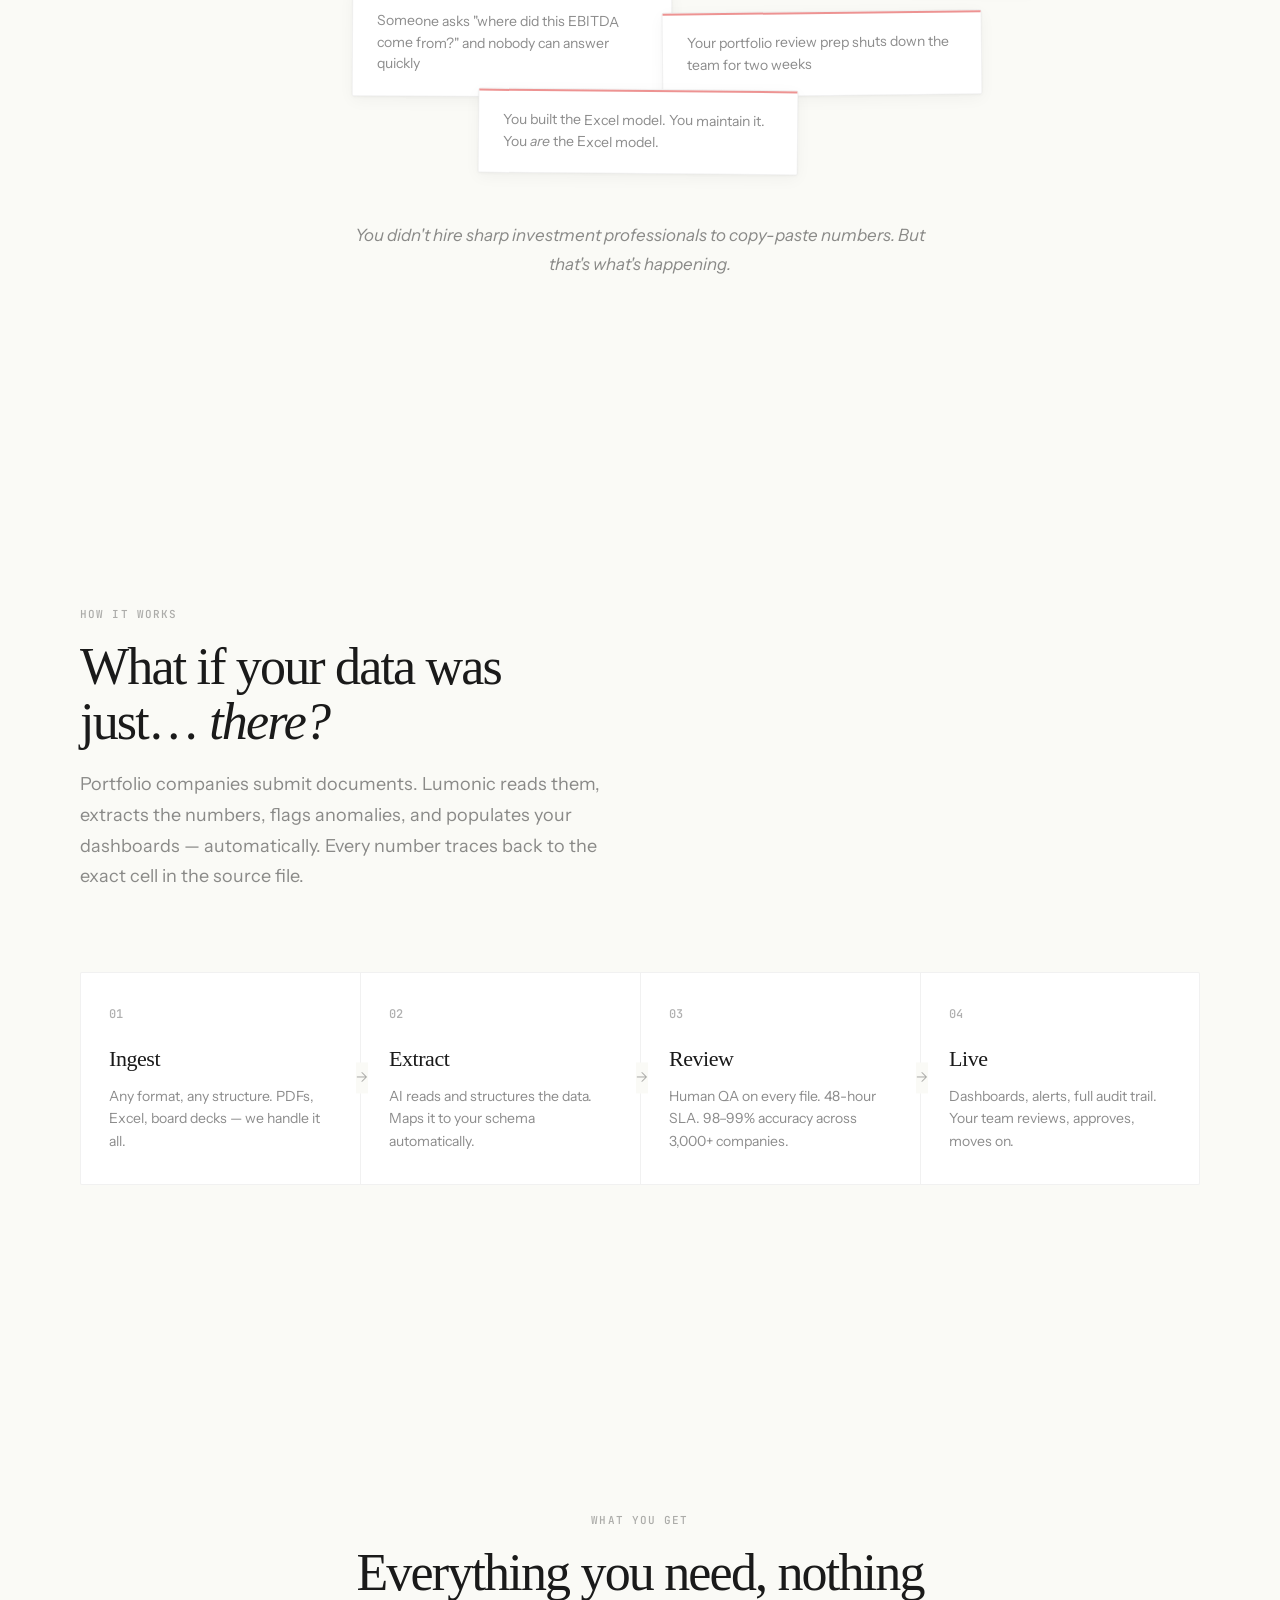
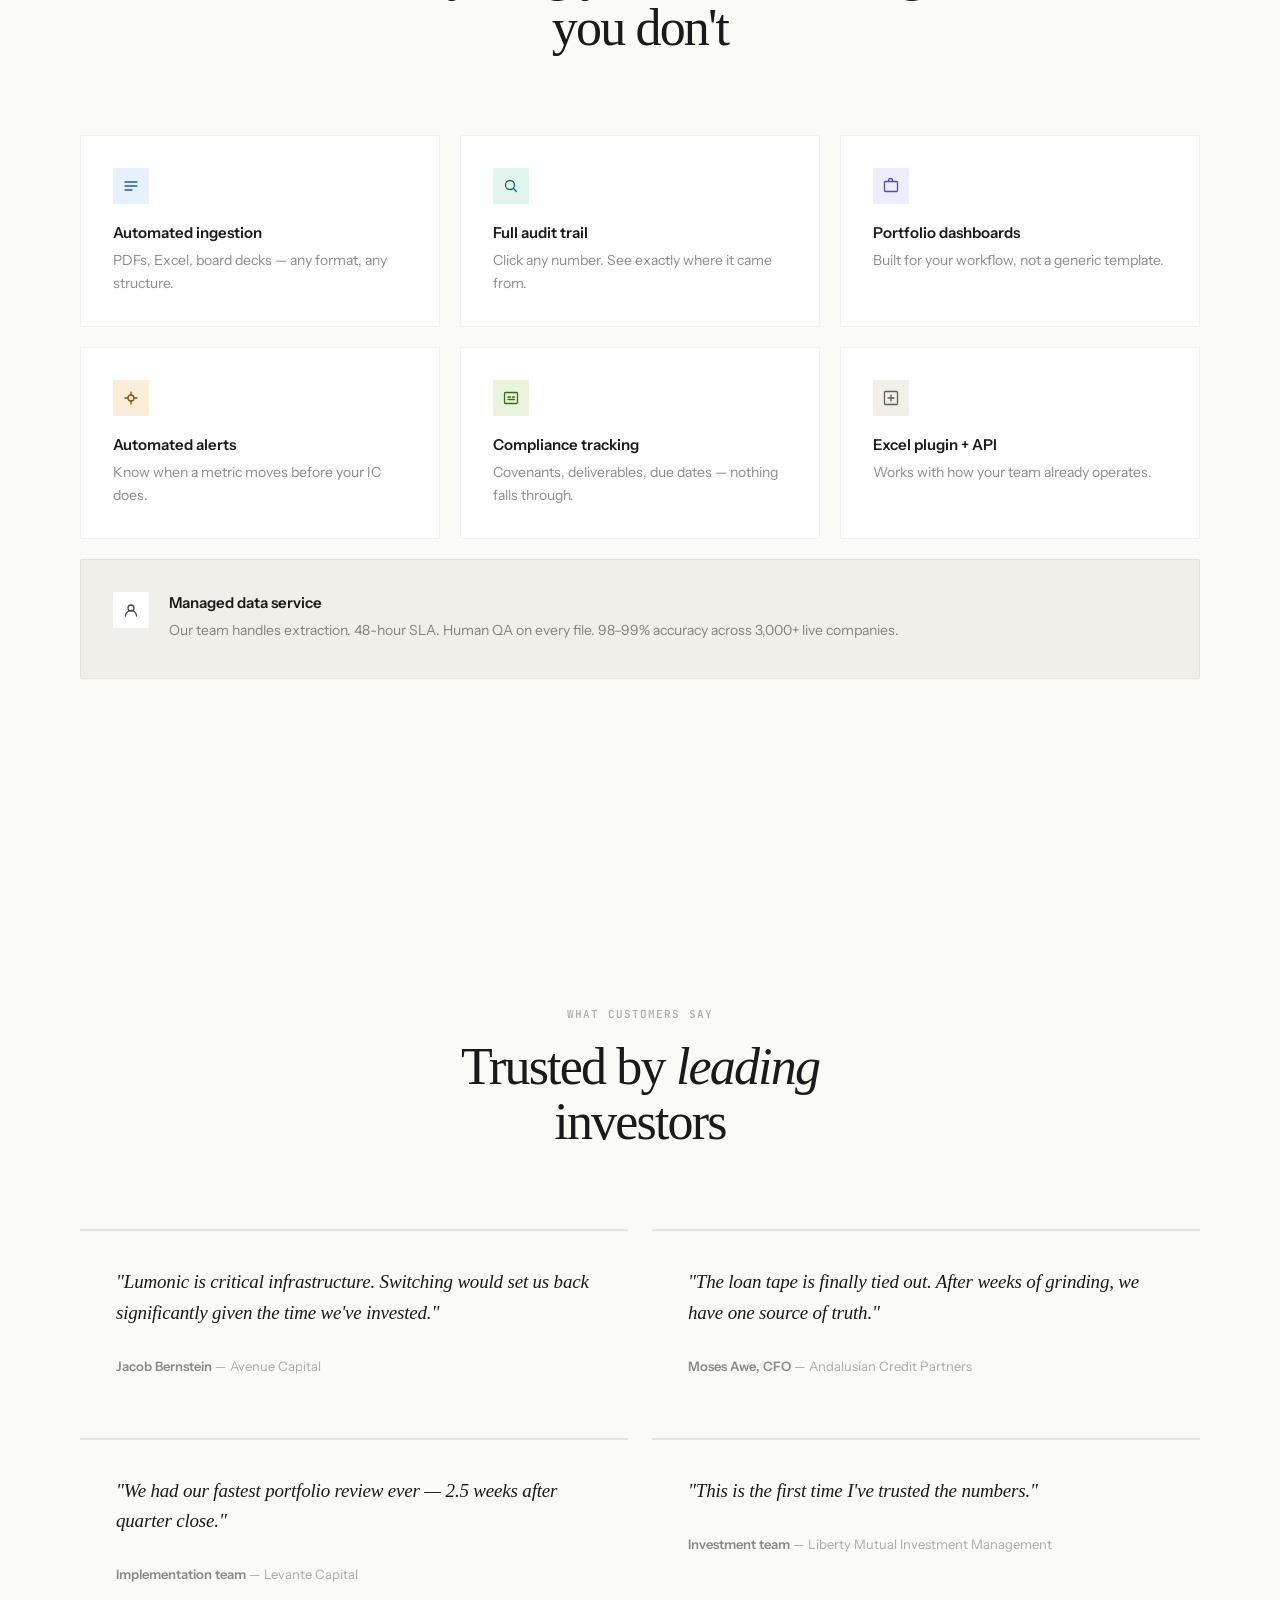
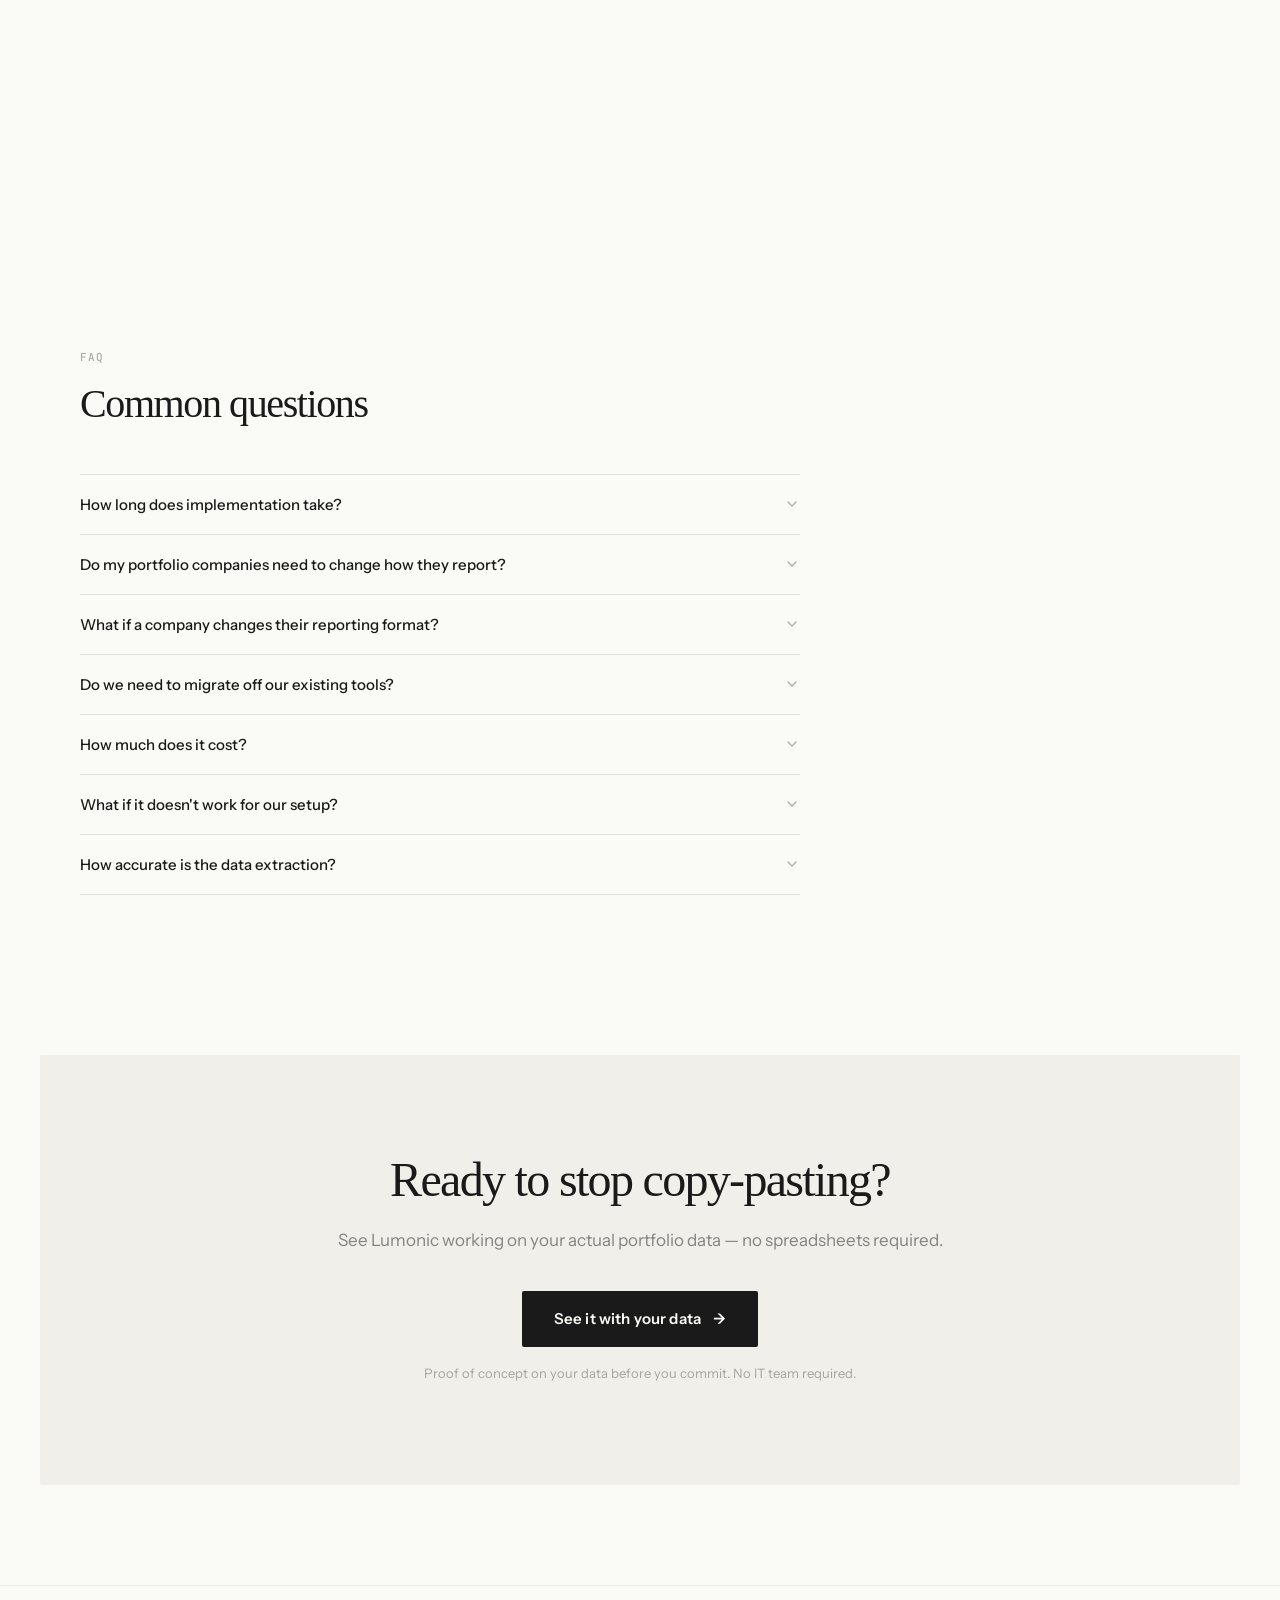
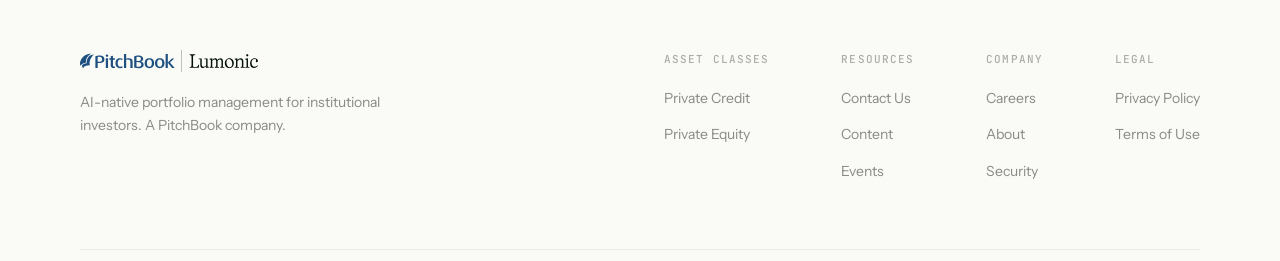
==== commit 80fbab82: "Dark/light/system theme toggle, nav dropdowns, compressed hero - Full CSS variable system for dark m" ====
--- a/index.html
+++ b/index.html
@@ -11,14 +11,53 @@
 *, *::before, *::after { margin: 0; padding: 0; box-sizing: border-box; }
 html { scroll-behavior: smooth; }
 
+:root {
+  --bg: #FAFAF6;
+  --bg-card: #fff;
+  --bg-elevated: #F0EFE9;
+  --text: #1a1a1a;
+  --text-soft: rgba(26, 26, 26, 0.5);
+  --text-muted: rgba(26, 26, 26, 0.35);
+  --border: rgba(26, 26, 26, 0.06);
+  --border-strong: rgba(26, 26, 26, 0.1);
+  --hero-dark: #1c1b18;
+  --hero-dark-border: rgba(255,255,255,0.06);
+  --nav-bg: rgba(250, 250, 246, 0.85);
+  --logo-filter: none;
+  --logo-opacity: 1;
+  --trust-logo-filter: brightness(0) invert(1);
+  --trust-logo-opacity: 0.45;
+  --trust-label: rgba(255,255,255,0.3);
+}
+
+[data-theme="dark"] {
+  --bg: #111110;
+  --bg-card: #1a1918;
+  --bg-elevated: #1e1d1b;
+  --text: #e8e6e1;
+  --text-soft: rgba(232, 230, 225, 0.55);
+  --text-muted: rgba(232, 230, 225, 0.3);
+  --border: rgba(255, 255, 255, 0.06);
+  --border-strong: rgba(255, 255, 255, 0.1);
+  --hero-dark: #0a0a09;
+  --hero-dark-border: rgba(255,255,255,0.08);
+  --nav-bg: rgba(17, 17, 16, 0.85);
+  --logo-filter: brightness(0) invert(1);
+  --logo-opacity: 0.85;
+  --trust-logo-filter: brightness(0) invert(1);
+  --trust-logo-opacity: 0.4;
+  --trust-label: rgba(255,255,255,0.25);
+}
+
 body {
   font-family: 'Instrument Sans', sans-serif;
-  color: #1a1a1a;
-  background: #FAFAF6;
+  color: var(--text);
+  background: var(--bg);
   line-height: 1.65;
   font-size: 16px;
   -webkit-font-smoothing: antialiased;
   -moz-osx-font-smoothing: grayscale;
+  transition: background 0.3s ease, color 0.3s ease;
 }
 
 h1, h2, h3 {
@@ -54,23 +93,23 @@
 }
 
 .btn-primary {
-  background: #1a1a1a;
-  color: #FAFAF6;
+  background: var(--text);
+  color: var(--bg);
 }
 .btn-primary:hover {
-  background: #2a2a2a;
+  opacity: 0.85;
   transform: translateY(-1px);
   box-shadow: 0 4px 12px rgba(0,0,0,0.12);
 }
 
 .btn-outline {
   background: transparent;
-  color: #1a1a1a;
-  border: 1px solid rgba(26, 26, 26, 0.15);
+  color: var(--text);
+  border: 1px solid var(--border-strong);
 }
 .btn-outline:hover {
-  background: rgba(26, 26, 26, 0.03);
-  border-color: rgba(26, 26, 26, 0.25);
+  background: var(--border);
+  border-color: var(--text-muted);
 }
 
 /* ── Section Label ── */
@@ -81,7 +120,7 @@
   font-weight: 500;
   letter-spacing: 0.1em;
   text-transform: uppercase;
-  color: rgba(26, 26, 26, 0.45);
+  color: var(--text-muted);
   margin-bottom: 16px;
 }
 
@@ -113,70 +152,184 @@
   left: 0;
   right: 0;
   z-index: 1000;
-  padding: 0 40px;
   height: 72px;
   display: flex;
   align-items: center;
   justify-content: space-between;
+  max-width: 1200px;
+  margin: 0 auto;
+  padding: 0 40px;
+  transition: border-color 0.3s ease;
+  border-bottom: 1px solid transparent;
+}
+.nav-backdrop {
+  position: fixed;
+  top: 0;
+  left: 0;
+  right: 0;
+  height: 72px;
+  z-index: 999;
   transition: background 0.3s ease, border-color 0.3s ease;
   border-bottom: 1px solid transparent;
 }
-.nav.scrolled {
-  background: rgba(250, 250, 246, 0.85);
+.nav-backdrop.scrolled {
+  background: var(--nav-bg);
   backdrop-filter: blur(16px);
   -webkit-backdrop-filter: blur(16px);
-  border-bottom-color: rgba(26, 26, 26, 0.06);
+  border-bottom-color: var(--border);
+}
+.nav.scrolled {
+  border-bottom-color: var(--border);
 }
 
 .nav-left {
   display: flex;
   align-items: center;
-  gap: 40px;
+  flex-shrink: 0;
 }
 
 .nav-links {
   display: flex;
-  gap: 28px;
+  gap: 32px;
   list-style: none;
-}
-.nav-links a {
+  position: absolute;
+  left: 50%;
+  transform: translateX(-50%);
+}
+.nav-links li {
+  position: relative;
+}
+.nav-links a,
+.nav-links > li > span {
   font-size: 14px;
   font-weight: 500;
-  color: rgba(26, 26, 26, 0.55);
+  color: var(--text-soft);
   transition: color 0.2s;
-}
-.nav-links a:hover { color: #1a1a1a; }
+  cursor: pointer;
+  display: inline-flex;
+  align-items: center;
+  gap: 4px;
+}
+.nav-links a:hover,
+.nav-links > li > span:hover { color: var(--text); }
+
+/* Dropdown chevron */
+.nav-chevron {
+  width: 10px;
+  height: 10px;
+  transition: transform 0.2s;
+}
+
+/* Dropdown panel */
+.nav-dropdown {
+  position: absolute;
+  top: 100%;
+  left: -16px;
+  padding-top: 12px;
+  opacity: 0;
+  transform: translateY(-4px);
+  pointer-events: none;
+  transition: opacity 0.2s ease, transform 0.2s ease;
+  z-index: 100;
+}
+.nav-dropdown-inner {
+  background: var(--bg-card);
+  border: 1px solid var(--border);
+  border-radius: 2px;
+  box-shadow: 0 4px 20px rgba(0,0,0,0.08);
+  min-width: 200px;
+  padding: 8px 0;
+}
+.nav-links li:hover .nav-dropdown {
+  opacity: 1;
+  transform: translateY(0);
+  pointer-events: auto;
+}
+.nav-dropdown a {
+  display: block;
+  padding: 10px 20px;
+  font-size: 13px;
+  font-weight: 500;
+  color: var(--text-soft);
+}
+.nav-dropdown a:hover {
+  background: var(--border);
+  color: var(--text);
+}
+.nav-dropdown-desc {
+  font-size: 12px;
+  font-weight: 400;
+  color: var(--text-muted);
+  margin-top: 2px;
+}
 
 .nav-right {
   display: flex;
   align-items: center;
-  gap: 20px;
+  gap: 16px;
 }
 .nav-right .login-link {
   font-size: 14px;
   font-weight: 500;
-  color: rgba(26, 26, 26, 0.55);
+  color: var(--text-soft);
   transition: color 0.2s;
 }
-.nav-right .login-link:hover { color: #1a1a1a; }
+.nav-right .login-link:hover { color: var(--text); }
 .nav-right .btn { padding: 10px 22px; font-size: 14px; }
+
+/* Theme switcher (footer) */
+.theme-switcher {
+  display: inline-flex;
+  background: var(--bg-elevated);
+  border-radius: 2px;
+  padding: 3px;
+  gap: 2px;
+}
+.theme-switcher button {
+  padding: 6px 8px;
+  background: transparent;
+  border: none;
+  border-radius: 2px;
+  cursor: pointer;
+  transition: color 0.15s, background 0.15s;
+  display: flex;
+  align-items: center;
+  justify-content: center;
+  color: #888;
+}
+.theme-switcher button:hover { color: #555; }
+.theme-switcher button.active {
+  background: var(--bg-card);
+  color: #1a1a1a;
+  box-shadow: 0 1px 3px rgba(0,0,0,0.06);
+}
+[data-theme="dark"] .theme-switcher button { color: #777; }
+[data-theme="dark"] .theme-switcher button:hover { color: #aaa; }
+[data-theme="dark"] .theme-switcher button.active {
+  color: #e8e6e1;
+}
+.theme-switcher button svg {
+  width: 16px;
+  height: 16px;
+  display: block;
+}
 
 /* ── HERO ── */
 .hero {
-  padding: 180px 0 0;
+  padding: 120px 0 0;
 }
 
 .hero-split {
   display: grid;
   grid-template-columns: 1.1fr 1fr;
-  gap: 64px;
+  gap: 56px;
   align-items: start;
-  margin-bottom: 88px;
+  margin-bottom: 56px;
 }
 
 .hero-left h1 {
-  font-size: 64px;
-  max-width: 560px;
+  font-size: 58px;
+  max-width: 520px;
   margin: 0;
   line-height: 1.05;
   letter-spacing: -0.035em;
@@ -187,14 +340,14 @@
 }
 
 .hero-right {
-  padding-top: 12px;
+  padding-top: 8px;
 }
 
 .hero-sub {
-  font-size: 18px;
-  color: rgba(26, 26, 26, 0.5);
-  max-width: 440px;
-  margin: 0 0 40px;
+  font-size: 17px;
+  color: var(--text-soft);
+  max-width: 420px;
+  margin: 0 0 32px;
   line-height: 1.7;
 }
 
@@ -205,15 +358,15 @@
 
 /* ── Hero Visual Block ── */
 .hero-visual-wrap {
-  background: #1c1b18;
-  padding: 80px 0 0;
+  background: var(--hero-dark);
+  padding: 64px 0 0;
 }
 
 .hero-browser {
   max-width: 960px;
   margin: 0 auto;
-  background: #fff;
-  border: 1px solid rgba(255,255,255,0.06);
+  background: var(--bg-card);
+  border: 1px solid var(--hero-dark-border);
   border-radius: 2px;
   box-shadow: 0 2px 8px rgba(0,0,0,0.12), 0 24px 64px rgba(0,0,0,0.2);
   overflow: hidden;
@@ -224,8 +377,8 @@
   align-items: center;
   gap: 8px;
   padding: 14px 18px;
-  background: rgba(26,26,26,0.02);
-  border-bottom: 1px solid rgba(26,26,26,0.06);
+  background: var(--border);
+  border-bottom: 1px solid var(--border);
 }
 .browser-dot {
   width: 10px;
@@ -235,7 +388,7 @@
 .browser-title {
   font-family: 'JetBrains Mono', monospace;
   font-size: 11px;
-  color: rgba(26,26,26,0.4);
+  color: var(--text-muted);
   margin-left: 8px;
   letter-spacing: 0.02em;
 }
@@ -248,7 +401,7 @@
 
 /* Left pane: table */
 .browser-left {
-  border-right: 1px solid rgba(26,26,26,0.06);
+  border-right: 1px solid var(--border);
 }
 .browser-pane-header {
   padding: 14px 20px 10px;
@@ -260,7 +413,7 @@
   font-family: 'JetBrains Mono', monospace;
   font-size: 10px;
   font-weight: 500;
-  color: rgba(26,26,26,0.4);
+  color: var(--text-muted);
   letter-spacing: 0.08em;
   text-transform: uppercase;
 }
@@ -268,8 +421,8 @@
   font-family: 'JetBrains Mono', monospace;
   font-size: 10px;
   padding: 3px 8px;
-  background: rgba(26,26,26,0.04);
-  color: rgba(26,26,26,0.4);
+  background: var(--border);
+  color: var(--text-muted);
   border-radius: 2px;
 }
 
@@ -282,18 +435,18 @@
   font-size: 10px;
   font-family: 'JetBrains Mono', monospace;
   font-weight: 500;
-  color: rgba(26,26,26,0.3);
+  color: var(--text-muted);
   text-align: left;
   padding: 8px 20px;
   letter-spacing: 0.05em;
   text-transform: uppercase;
-  border-bottom: 1px solid rgba(26,26,26,0.06);
+  border-bottom: 1px solid var(--border);
 }
 .browser-table th:not(:first-child) { text-align: right; }
 .browser-table td {
   padding: 10px 20px;
-  color: rgba(26,26,26,0.65);
-  border-bottom: 1px solid rgba(26,26,26,0.04);
+  color: var(--text-soft);
+  border-bottom: 1px solid var(--border);
 }
 .browser-table td:not(:first-child) {
   text-align: right;
@@ -307,13 +460,13 @@
   transition: background 0.15s ease;
 }
 .browser-table tbody tr:hover {
-  background: rgba(26,26,26,0.015);
+  background: var(--border);
 }
 .browser-table tbody tr.row-active {
-  background: rgba(55, 138, 221, 0.06);
+  background: rgba(55, 138, 221, 0.08);
 }
 .browser-table tbody tr.row-active td:first-child {
-  color: #185FA5;
+  color: #378ADD;
 }
 
 .status-badge {
@@ -331,7 +484,7 @@
 .table-hint {
   padding: 12px 20px;
   font-size: 11px;
-  color: rgba(26,26,26,0.25);
+  color: var(--text-muted);
   text-align: center;
   transition: opacity 0.3s;
 }
@@ -339,7 +492,7 @@
 
 /* Right pane: AI chat */
 .browser-right {
-  background: #FAFAF8;
+  background: var(--bg-elevated);
   display: flex;
   flex-direction: column;
   position: relative;
@@ -348,8 +501,8 @@
 
 .chat-header {
   padding: 12px 18px;
-  border-bottom: 1px solid rgba(26,26,26,0.06);
-  background: #fff;
+  border-bottom: 1px solid var(--border);
+  background: var(--bg-card);
   display: flex;
   align-items: center;
   gap: 8px;
@@ -364,12 +517,12 @@
   font-family: 'Instrument Sans', sans-serif;
   font-size: 12px;
   font-weight: 600;
-  color: rgba(26,26,26,0.7);
+  color: var(--text-soft);
 }
 .chat-header-tag {
   font-family: 'JetBrains Mono', monospace;
   font-size: 10px;
-  color: rgba(26,26,26,0.35);
+  color: var(--text-muted);
   margin-left: auto;
 }
 
@@ -391,7 +544,7 @@
   justify-content: center;
   height: 100%;
   text-align: center;
-  color: rgba(26,26,26,0.25);
+  color: var(--text-muted);
   font-size: 13px;
   gap: 8px;
   padding: 20px;
@@ -399,7 +552,7 @@
 .chat-empty-icon {
   width: 28px;
   height: 28px;
-  color: rgba(26,26,26,0.15);
+  color: var(--text-muted);
 }
 
 /* Chat steps (AI thinking) */
@@ -416,12 +569,12 @@
 .chat-step-action {
   font-family: 'JetBrains Mono', monospace;
   font-size: 11px;
-  color: rgba(26,26,26,0.35);
+  color: var(--text-muted);
   flex-shrink: 0;
 }
 .chat-step-detail {
   font-size: 12px;
-  color: rgba(26,26,26,0.45);
+  color: var(--text-muted);
   white-space: nowrap;
   overflow: hidden;
   text-overflow: ellipsis;
@@ -430,7 +583,7 @@
 /* Chat response text */
 .chat-response {
   font-size: 13px;
-  color: rgba(26,26,26,0.7);
+  color: var(--text-soft);
   line-height: 1.65;
   opacity: 0;
   transform: translateY(6px);
@@ -440,8 +593,8 @@
 
 /* Source doc preview card inside chat */
 .chat-source-card {
-  background: #fff;
-  border: 1px solid rgba(26,26,26,0.08);
+  background: var(--bg-card);
+  border: 1px solid var(--border);
   border-radius: 2px;
   overflow: hidden;
   opacity: 0;
@@ -452,28 +605,28 @@
 
 .chat-source-header {
   padding: 8px 12px;
-  border-bottom: 1px solid rgba(26,26,26,0.06);
+  border-bottom: 1px solid var(--border);
   display: flex;
   align-items: center;
   gap: 6px;
   font-family: 'JetBrains Mono', monospace;
   font-size: 10px;
-  color: rgba(26,26,26,0.45);
+  color: var(--text-muted);
 }
 .chat-source-header svg {
   width: 12px;
   height: 12px;
-  color: rgba(26,26,26,0.3);
+  color: var(--text-muted);
 }
 
 .chat-source-excerpt {
   padding: 12px;
   font-size: 11.5px;
   line-height: 1.75;
-  color: rgba(26,26,26,0.3);
+  color: var(--text-muted);
 }
 .chat-source-excerpt .src-highlight {
-  color: #1a1a1a;
+  color: var(--text);
   background: rgba(133, 79, 11, 0.08);
   border-left: 2px solid #854F0B;
   padding: 2px 8px;
@@ -484,8 +637,8 @@
 /* Chat input bar */
 .chat-input {
   padding: 10px 14px;
-  border-top: 1px solid rgba(26,26,26,0.06);
-  background: #fff;
+  border-top: 1px solid var(--border);
+  background: var(--bg-card);
   display: flex;
   align-items: center;
   gap: 8px;
@@ -494,7 +647,7 @@
   flex: 1;
   font-family: 'Instrument Sans', sans-serif;
   font-size: 12px;
-  color: rgba(26,26,26,0.3);
+  color: var(--text-muted);
   border: none;
   background: transparent;
   outline: none;
@@ -503,7 +656,7 @@
   width: 24px;
   height: 24px;
   border-radius: 2px;
-  background: #1a1a1a;
+  background: var(--text);
   border: none;
   display: flex;
   align-items: center;
@@ -513,7 +666,7 @@
 .chat-input-btn svg {
   width: 12px;
   height: 12px;
-  color: #FAFAF6;
+  color: var(--bg);
 }
 
 /* Alert bar at bottom of browser */
@@ -522,8 +675,8 @@
   align-items: center;
   gap: 10px;
   padding: 10px 20px;
-  border-top: 1px solid rgba(26,26,26,0.06);
-  background: #fff;
+  border-top: 1px solid var(--border);
+  background: var(--bg-card);
   transition: opacity 0.3s ease;
   min-height: 40px;
 }
@@ -536,7 +689,7 @@
 }
 .alert-text {
   font-size: 12px;
-  color: rgba(26,26,26,0.45);
+  color: var(--text-muted);
   transition: opacity 0.2s;
   white-space: nowrap;
   overflow: hidden;
@@ -545,7 +698,7 @@
 .alert-time {
   font-family: 'JetBrains Mono', monospace;
   font-size: 10px;
-  color: rgba(26,26,26,0.25);
+  color: var(--text-muted);
   margin-left: auto;
   flex-shrink: 0;
 }
@@ -615,12 +768,12 @@
 
 .pain-card {
   position: absolute;
-  background: #fff;
-  border: 1px solid rgba(26,26,26,0.08);
+  background: var(--bg-card);
+  border: 1px solid var(--border);
   border-radius: 2px;
   padding: 20px 24px;
   font-size: 14px;
-  color: rgba(26,26,26,0.7);
+  color: var(--text-soft);
   line-height: 1.55;
   box-shadow: 0 1px 3px rgba(0,0,0,0.03), 0 4px 16px rgba(0,0,0,0.04);
   max-width: 320px;
@@ -672,7 +825,7 @@
 .problem-closing {
   text-align: center;
   font-size: 17px;
-  color: rgba(26,26,26,0.55);
+  color: var(--text-soft);
   font-style: italic;
   max-width: 600px;
   margin: 0 auto;
@@ -694,7 +847,7 @@
 }
 .how-header p {
   font-size: 18px;
-  color: rgba(26,26,26,0.5);
+  color: var(--text-soft);
   max-width: 560px;
   line-height: 1.7;
 }
@@ -708,32 +861,32 @@
 
 .flow-step {
   padding: 32px 28px;
-  border: 1px solid rgba(26,26,26,0.06);
+  border: 1px solid var(--border);
   border-right: none;
-  background: #fff;
+  background: var(--bg-card);
   position: relative;
 }
 .flow-step:first-child { border-radius: 2px 0 0 2px; }
-.flow-step:last-child { border-radius: 0 2px 2px 0; border-right: 1px solid rgba(26,26,26,0.06); }
+.flow-step:last-child { border-radius: 0 2px 2px 0; border-right: 1px solid var(--border); }
 
 .flow-step-number {
   font-family: 'JetBrains Mono', monospace;
   font-size: 12px;
   font-weight: 500;
-  color: rgba(26,26,26,0.3);
+  color: var(--text-muted);
   margin-bottom: 16px;
 }
 .flow-step-title {
   font-family: 'Office Times Round', Georgia, serif;
   font-size: 22px;
   font-weight: 400;
-  color: #1a1a1a;
+  color: var(--text);
   margin-bottom: 8px;
   letter-spacing: -0.02em;
 }
 .flow-step-desc {
   font-size: 14px;
-  color: rgba(26,26,26,0.55);
+  color: var(--text-soft);
   line-height: 1.6;
 }
 
@@ -742,9 +895,9 @@
   right: -8px;
   top: 50%;
   transform: translateY(-50%);
-  color: rgba(26,26,26,0.2);
+  color: var(--text-muted);
   z-index: 1;
-  background: #FAFAF6;
+  background: var(--bg);
   padding: 4px 0;
   font-size: 14px;
 }
@@ -771,8 +924,8 @@
 }
 
 .feat-card {
-  background: #fff;
-  border: 1px solid rgba(26, 26, 26, 0.06);
+  background: var(--bg-card);
+  border: 1px solid var(--border);
   border-radius: 2px;
   padding: 32px;
   transition: transform 0.25s ease, box-shadow 0.25s ease;
@@ -791,25 +944,28 @@
   justify-content: center;
   margin-bottom: 18px;
 }
+[data-theme="dark"] .feat-icon {
+  opacity: 0.7;
+}
 .feat-card h3 {
   font-family: 'Instrument Sans', sans-serif;
   font-size: 15px;
   font-weight: 600;
-  color: #1a1a1a;
+  color: var(--text);
   margin-bottom: 6px;
   letter-spacing: 0;
   line-height: 1.4;
 }
 .feat-card p {
   font-size: 14px;
-  color: rgba(26, 26, 26, 0.55);
+  color: var(--text-soft);
   line-height: 1.6;
 }
 
 .feat-card-wide {
   grid-column: 1 / -1;
-  background: #F5F4F0;
-  border-color: rgba(26,26,26,0.06);
+  background: var(--bg-elevated);
+  border-color: var(--border);
 }
 .feat-card-wide-inner {
   display: flex;
@@ -840,12 +996,12 @@
 
 .quote-card {
   padding: 36px;
-  border-top: 2px solid rgba(26,26,26,0.08);
+  border-top: 2px solid var(--border-strong);
   background: transparent;
 }
 .quote-text {
   font-size: 19px;
-  color: #1a1a1a;
+  color: var(--text);
   line-height: 1.6;
   font-style: italic;
   margin-bottom: 28px;
@@ -854,11 +1010,11 @@
 }
 .quote-attr {
   font-size: 13px;
-  color: rgba(26,26,26,0.45);
+  color: var(--text-muted);
 }
 .quote-name {
   font-weight: 600;
-  color: rgba(26,26,26,0.7);
+  color: var(--text-soft);
 }
 
 /* ── FAQ ── */
@@ -875,10 +1031,10 @@
 
 .faq-list {
   max-width: 720px;
-  border-top: 1px solid rgba(26,26,26,0.08);
+  border-top: 1px solid var(--border-strong);
 }
 .faq-item {
-  border-bottom: 1px solid rgba(26,26,26,0.08);
+  border-bottom: 1px solid var(--border-strong);
 }
 .faq-q {
   width: 100%;
@@ -889,7 +1045,7 @@
   font-family: 'Instrument Sans', sans-serif;
   font-size: 15px;
   font-weight: 500;
-  color: #1a1a1a;
+  color: var(--text);
   cursor: pointer;
   display: flex;
   justify-content: space-between;
@@ -897,10 +1053,10 @@
   gap: 16px;
   transition: color 0.2s;
 }
-.faq-q:hover { color: rgba(26,26,26,0.7); }
+.faq-q:hover { color: var(--text-soft); }
 .faq-chevron {
   flex-shrink: 0;
-  color: rgba(26,26,26,0.3);
+  color: var(--text-muted);
   transition: transform 0.3s cubic-bezier(0.16, 1, 0.3, 1);
 }
 .faq-a {
@@ -915,7 +1071,7 @@
 }
 .faq-a p {
   font-size: 15px;
-  color: rgba(26,26,26,0.55);
+  color: var(--text-soft);
   line-height: 1.7;
   max-width: 600px;
 }
@@ -924,7 +1080,7 @@
 .bottom-cta {
   margin: 0 40px 100px;
   padding: 100px 60px;
-  background: #F0EFE9;
+  background: var(--bg-elevated);
   border-radius: 2px;
   text-align: center;
 }
@@ -935,19 +1091,19 @@
 }
 .bottom-cta-sub {
   font-size: 17px;
-  color: rgba(26,26,26,0.55);
+  color: var(--text-soft);
   margin-bottom: 36px;
   line-height: 1.7;
 }
 .bottom-cta-note {
   font-size: 13px;
-  color: rgba(26,26,26,0.35);
+  color: var(--text-muted);
   margin-top: 16px;
 }
 
 /* ── FOOTER ── */
 .footer {
-  border-top: 1px solid rgba(26,26,26,0.06);
+  border-top: 1px solid var(--border);
   padding: 64px 0 40px;
 }
 .footer-top {
@@ -957,7 +1113,7 @@
 }
 .footer-brand-tagline {
   font-size: 14px;
-  color: rgba(26,26,26,0.55);
+  color: var(--text-soft);
   max-width: 300px;
   line-height: 1.6;
   margin-top: 12px;
@@ -972,31 +1128,31 @@
   font-weight: 500;
   letter-spacing: 0.1em;
   text-transform: uppercase;
-  color: rgba(26,26,26,0.35);
+  color: var(--text-muted);
   margin-bottom: 16px;
 }
 .footer-col ul { list-style: none; }
 .footer-col li { margin-bottom: 10px; }
 .footer-col a {
   font-size: 14px;
-  color: rgba(26,26,26,0.55);
+  color: var(--text-soft);
   transition: color 0.2s;
 }
-.footer-col a:hover { color: #1a1a1a; }
+.footer-col a:hover { color: var(--text); }
 
 .footer-bottom {
   display: flex;
   justify-content: space-between;
   align-items: center;
   padding-top: 32px;
-  border-top: 1px solid rgba(26,26,26,0.06);
+  border-top: 1px solid var(--border);
 }
 .footer-copy {
   font-size: 13px;
-  color: rgba(26,26,26,0.35);
+  color: var(--text-muted);
 }
 .footer-social a {
-  color: rgba(26,26,26,0.35);
+  color: var(--text-muted);
   transition: color 0.2s;
 }
 .footer-social a:hover { color: #1a1a1a; }
@@ -1005,16 +1161,35 @@
 <body>
 
 <!-- NAV -->
+<div class="nav-backdrop" id="navBackdrop"></div>
 <nav class="nav" id="nav">
   <div class="nav-left">
-    <a href="#"><img src="logos/Lumonic_Logo.svg" alt="Lumonic" style="height: 18px;"></a>
-    <ul class="nav-links">
-      <li><a href="#">Private Credit</a></li>
-      <li><a href="#">Private Equity</a></li>
-      <li><a href="#">Content</a></li>
-      <li><a href="#">Events</a></li>
-    </ul>
+    <a href="#"><img src="logos/Lumonic_Logo.svg" alt="Lumonic" style="height: 18px; filter: var(--logo-filter); opacity: var(--logo-opacity);"></a>
   </div>
+  <ul class="nav-links">
+    <li>
+      <span>Asset Classes <svg class="nav-chevron" viewBox="0 0 10 10" fill="none"><path d="M2.5 3.75L5 6.25L7.5 3.75" stroke="currentColor" stroke-width="1.2" stroke-linecap="round" stroke-linejoin="round"/></svg></span>
+      <div class="nav-dropdown"><div class="nav-dropdown-inner">
+        <a href="#">Private Credit</a>
+        <a href="#">Private Equity</a>
+      </div></div>
+    </li>
+    <li>
+      <span>Resources <svg class="nav-chevron" viewBox="0 0 10 10" fill="none"><path d="M2.5 3.75L5 6.25L7.5 3.75" stroke="currentColor" stroke-width="1.2" stroke-linecap="round" stroke-linejoin="round"/></svg></span>
+      <div class="nav-dropdown"><div class="nav-dropdown-inner">
+        <a href="#">Content</a>
+        <a href="#">Events</a>
+      </div></div>
+    </li>
+    <li>
+      <span>Company <svg class="nav-chevron" viewBox="0 0 10 10" fill="none"><path d="M2.5 3.75L5 6.25L7.5 3.75" stroke="currentColor" stroke-width="1.2" stroke-linecap="round" stroke-linejoin="round"/></svg></span>
+      <div class="nav-dropdown"><div class="nav-dropdown-inner">
+        <a href="#">About Us</a>
+        <a href="#">Contact</a>
+        <a href="#">Careers</a>
+      </div></div>
+    </li>
+  </ul>
   <div class="nav-right">
     <a href="#" class="login-link">Login</a>
     <a href="#" class="btn btn-primary">See a demo</a>
@@ -1107,7 +1282,7 @@
 
       <!-- Alert status bar -->
       <div class="browser-alert" id="browserAlert">
-        <div class="alert-dot" id="alertDot" style="background: rgba(26,26,26,0.15);"></div>
+        <div class="alert-dot" id="alertDot" style="background: var(--text-muted);"></div>
         <span class="alert-text" id="alertText">4 holdings · 2 on watch list · 1 covenant breach</span>
         <span class="alert-time" id="alertTime">Updated just now</span>
       </div>
@@ -1363,7 +1538,7 @@
   <div class="container">
     <div class="footer-top">
       <div class="footer-brand">
-        <div><img src="logos/Lumonic_Logo.svg" alt="Lumonic" style="height: 22px;"></div>
+        <div><img src="logos/Lumonic_Logo.svg" alt="Lumonic" style="height: 22px; filter: var(--logo-filter); opacity: var(--logo-opacity);"></div>
         <p class="footer-brand-tagline">AI-native portfolio management for institutional investors. A PitchBook company.</p>
       </div>
       <div class="footer-columns">
@@ -1401,10 +1576,17 @@
     </div>
     <div class="footer-bottom">
       <span class="footer-copy">&copy; 2026 Lumonic Inc., a PitchBook company</span>
-      <div class="footer-social">
-        <a href="#" aria-label="LinkedIn">
-          <svg width="20" height="20" viewBox="0 0 24 24" fill="currentColor"><path d="M20.447 20.452h-3.554v-5.569c0-1.328-.027-3.037-1.852-3.037-1.853 0-2.136 1.445-2.136 2.939v5.667H9.351V9h3.414v1.561h.046c.477-.9 1.637-1.85 3.37-1.85 3.601 0 4.267 2.37 4.267 5.455v6.286zM5.337 7.433a2.062 2.062 0 01-2.063-2.065 2.064 2.064 0 112.063 2.065zm1.782 13.019H3.555V9h3.564v11.452zM22.225 0H1.771C.792 0 0 .774 0 1.729v20.542C0 23.227.792 24 1.771 24h20.451C23.2 24 24 23.227 24 22.271V1.729C24 .774 23.2 0 22.222 0h.003z"/></svg>
-        </a>
+      <div style="display:flex;align-items:center;gap:20px;">
+        <div class="theme-switcher" id="themeSwitcher">
+          <button data-theme="light" class="active" aria-label="Light mode"><svg width="16" height="16" viewBox="0 0 24 24" fill="none" stroke="currentColor" stroke-width="2" stroke-linecap="round" stroke-linejoin="round"><circle cx="12" cy="12" r="4"/><path d="M12 2v2"/><path d="M12 20v2"/><path d="m4.93 4.93 1.41 1.41"/><path d="m17.66 17.66 1.41 1.41"/><path d="M2 12h2"/><path d="M20 12h2"/><path d="m6.34 17.66-1.41 1.41"/><path d="m19.07 4.93-1.41 1.41"/></svg></button>
+          <button data-theme="system" aria-label="System preference"><svg width="16" height="16" viewBox="0 0 24 24" fill="none" stroke="currentColor" stroke-width="2" stroke-linecap="round" stroke-linejoin="round"><rect width="20" height="14" x="2" y="3" rx="2"/><line x1="8" x2="16" y1="21" y2="21"/><line x1="12" x2="12" y1="17" y2="21"/></svg></button>
+          <button data-theme="dark" aria-label="Dark mode"><svg width="16" height="16" viewBox="0 0 24 24" fill="none" stroke="currentColor" stroke-width="2" stroke-linecap="round" stroke-linejoin="round"><path d="M20.985 12.486a9 9 0 1 1-9.473-9.472c.405-.022.617.46.402.803a6 6 0 0 0 8.268 8.268c.344-.215.825-.004.803.401"/></svg></button>
+        </div>
+        <div class="footer-social">
+          <a href="#" aria-label="LinkedIn">
+            <svg width="20" height="20" viewBox="0 0 24 24" fill="currentColor"><path d="M20.447 20.452h-3.554v-5.569c0-1.328-.027-3.037-1.852-3.037-1.853 0-2.136 1.445-2.136 2.939v5.667H9.351V9h3.414v1.561h.046c.477-.9 1.637-1.85 3.37-1.85 3.601 0 4.267 2.37 4.267 5.455v6.286zM5.337 7.433a2.062 2.062 0 01-2.063-2.065 2.064 2.064 0 112.063 2.065zm1.782 13.019H3.555V9h3.564v11.452zM22.225 0H1.771C.792 0 0 .774 0 1.729v20.542C0 23.227.792 24 1.771 24h20.451C23.2 24 24 23.227 24 22.271V1.729C24 .774 23.2 0 22.222 0h.003z"/></svg>
+          </a>
+        </div>
       </div>
     </div>
   </div>
@@ -1413,8 +1595,11 @@
 <script>
 // Nav scroll
 const nav = document.getElementById('nav');
+const navBackdrop = document.getElementById('navBackdrop');
 window.addEventListener('scroll', () => {
-  nav.classList.toggle('scrolled', window.scrollY > 20);
+  var scrolled = window.scrollY > 20;
+  nav.classList.toggle('scrolled', scrolled);
+  navBackdrop.classList.toggle('scrolled', scrolled);
 }, { passive: true });
 
 // Scroll reveals
@@ -1601,7 +1786,7 @@
       chatBody.innerHTML = '<div class="chat-empty"><svg class="chat-empty-icon" viewBox="0 0 24 24" fill="none"><circle cx="12" cy="12" r="10" stroke="currentColor" stroke-width="1.2"/><path d="M8 12h8M12 8v8" stroke="currentColor" stroke-width="1.2" stroke-linecap="round"/></svg><span>Click a holding to trace the<br>numbers back to source</span></div>';
       chatBody.classList.remove('fade-out');
     }, 180);
-    alertDot.style.background = 'rgba(26,26,26,0.15)';
+    alertDot.style.background = 'var(--text-muted)';
     alertText.textContent = '4 holdings · 2 on watch list · 1 covenant breach';
     alertTime.textContent = 'Updated just now';
     return;
@@ -1652,6 +1837,42 @@
 }, { threshold: 0.3 });
 
 heroObserver.observe(document.getElementById('heroBrowser'));
+
+// ── Theme Switcher (Light / Dark / System) ──
+var switcher = document.getElementById('themeSwitcher');
+var buttons = switcher.querySelectorAll('button');
+
+function applyTheme(mode) {
+  buttons.forEach(function(b) { b.classList.toggle('active', b.dataset.theme === mode); });
+  if (mode === 'system') {
+    localStorage.removeItem('lumonic-theme');
+    var prefersDark = window.matchMedia('(prefers-color-scheme: dark)').matches;
+    document.documentElement.setAttribute('data-theme', prefersDark ? 'dark' : 'light');
+  } else if (mode === 'dark') {
+    document.documentElement.setAttribute('data-theme', 'dark');
+    localStorage.setItem('lumonic-theme', 'dark');
+  } else {
+    document.documentElement.removeAttribute('data-theme');
+    localStorage.setItem('lumonic-theme', 'light');
+  }
+}
+
+// Init
+var savedTheme = localStorage.getItem('lumonic-theme');
+if (savedTheme) {
+  applyTheme(savedTheme);
+} else {
+  applyTheme('light');
+}
+
+// Listen for system changes
+window.matchMedia('(prefers-color-scheme: dark)').addEventListener('change', function() {
+  if (!localStorage.getItem('lumonic-theme')) applyTheme('system');
+});
+
+buttons.forEach(function(btn) {
+  btn.addEventListener('click', function() { applyTheme(btn.dataset.theme); });
+});
 </script>
 
 </body>
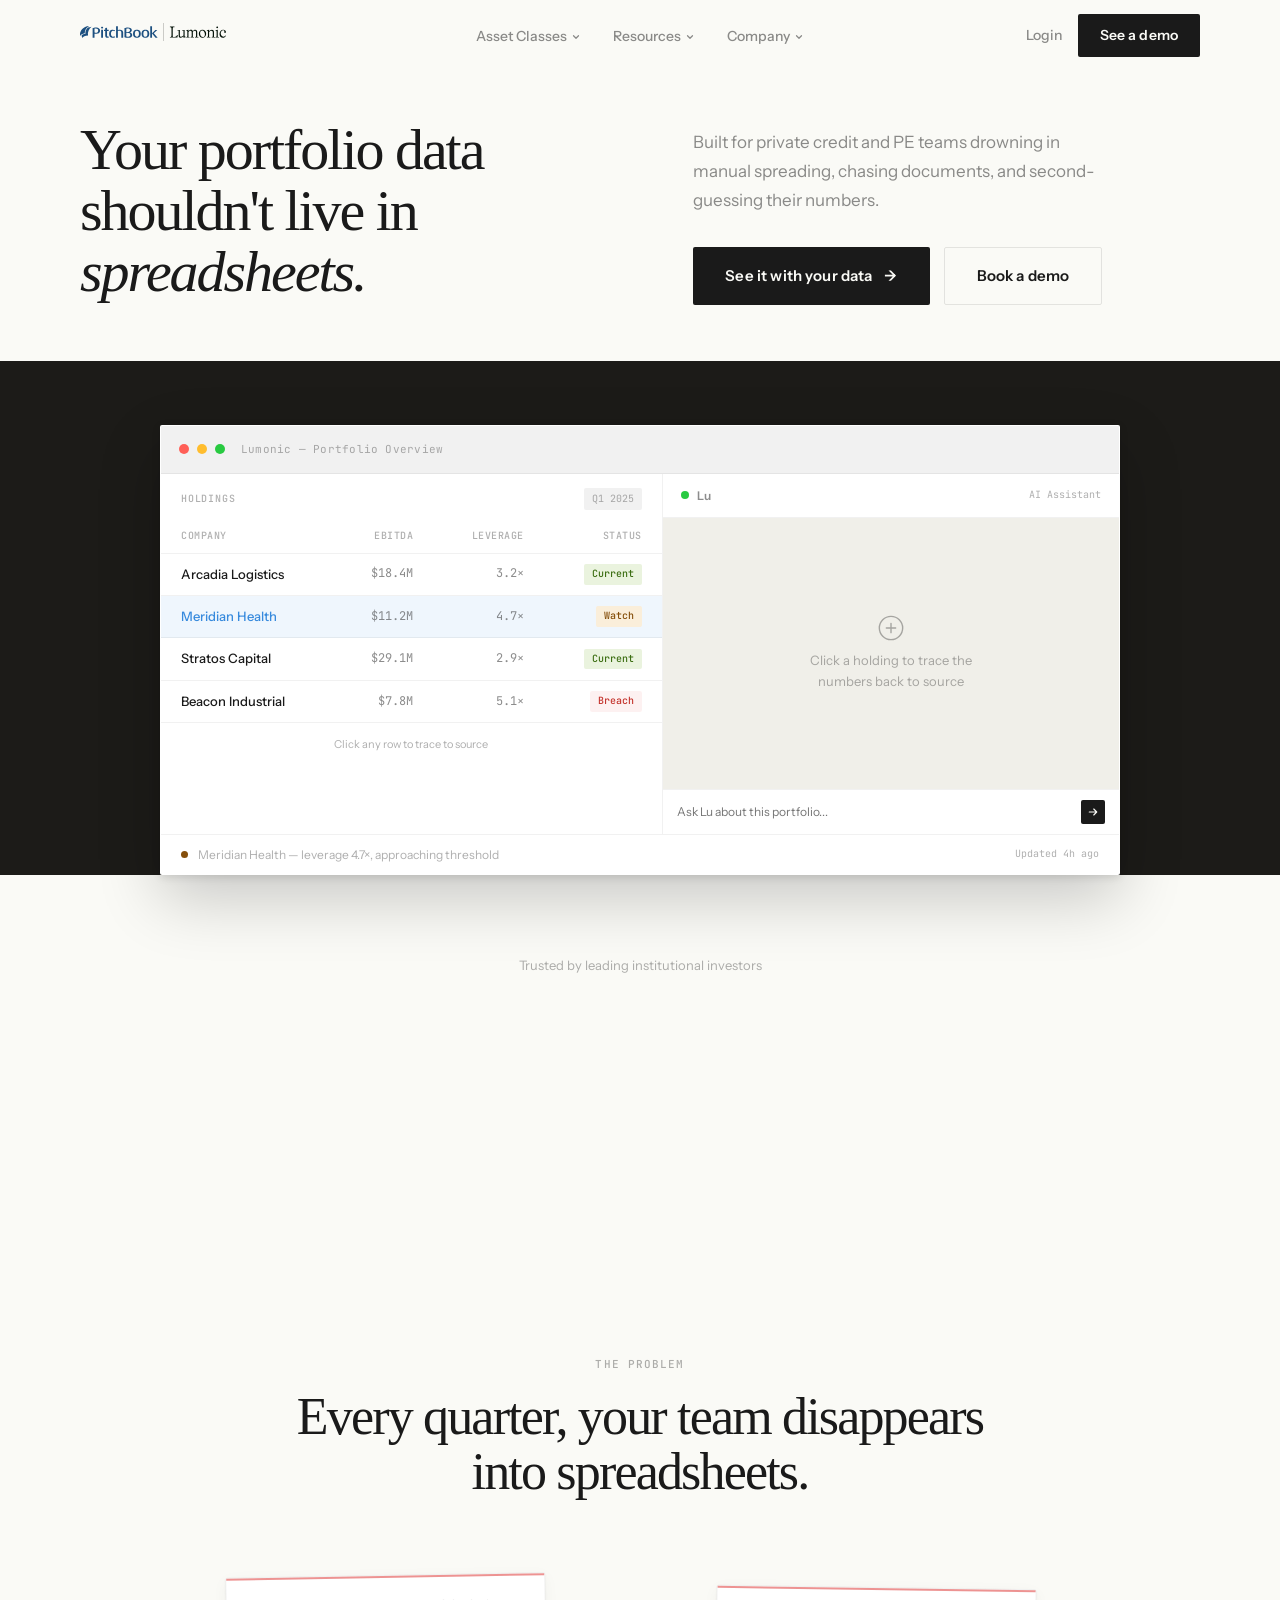
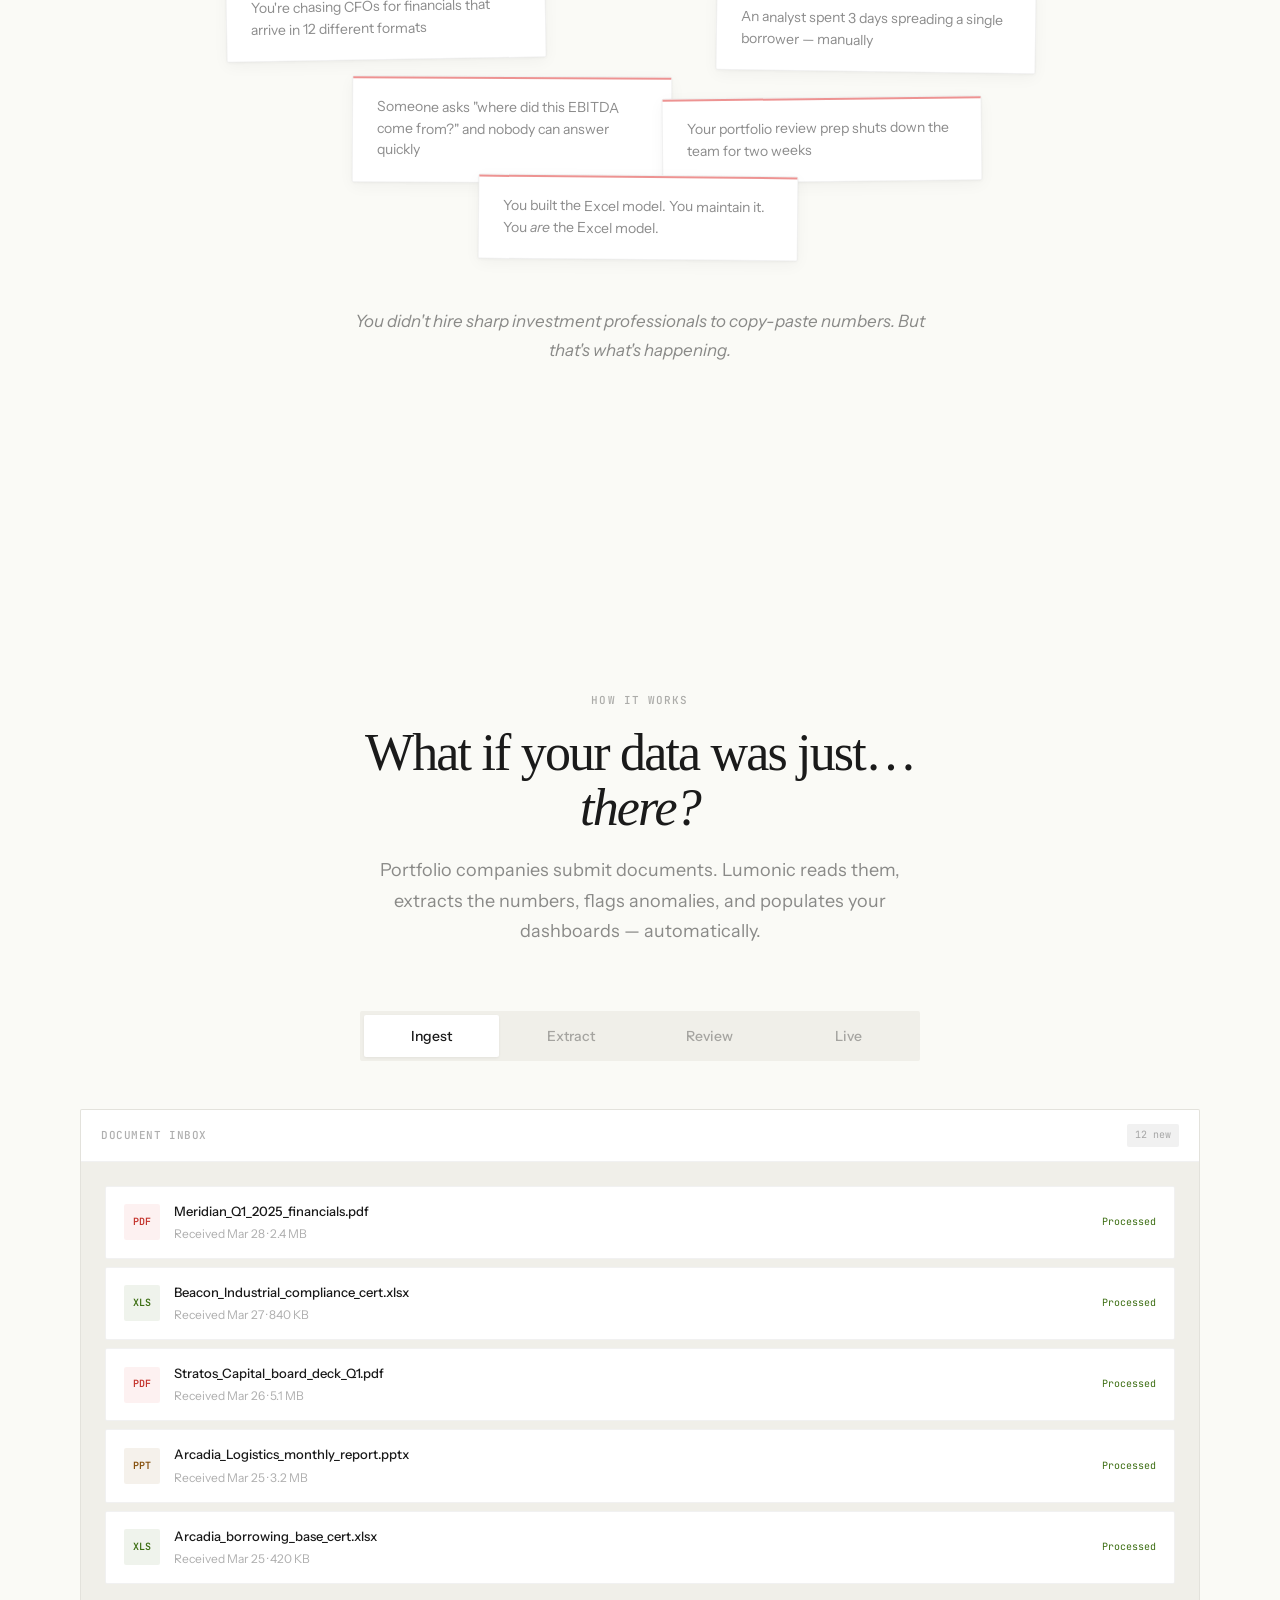
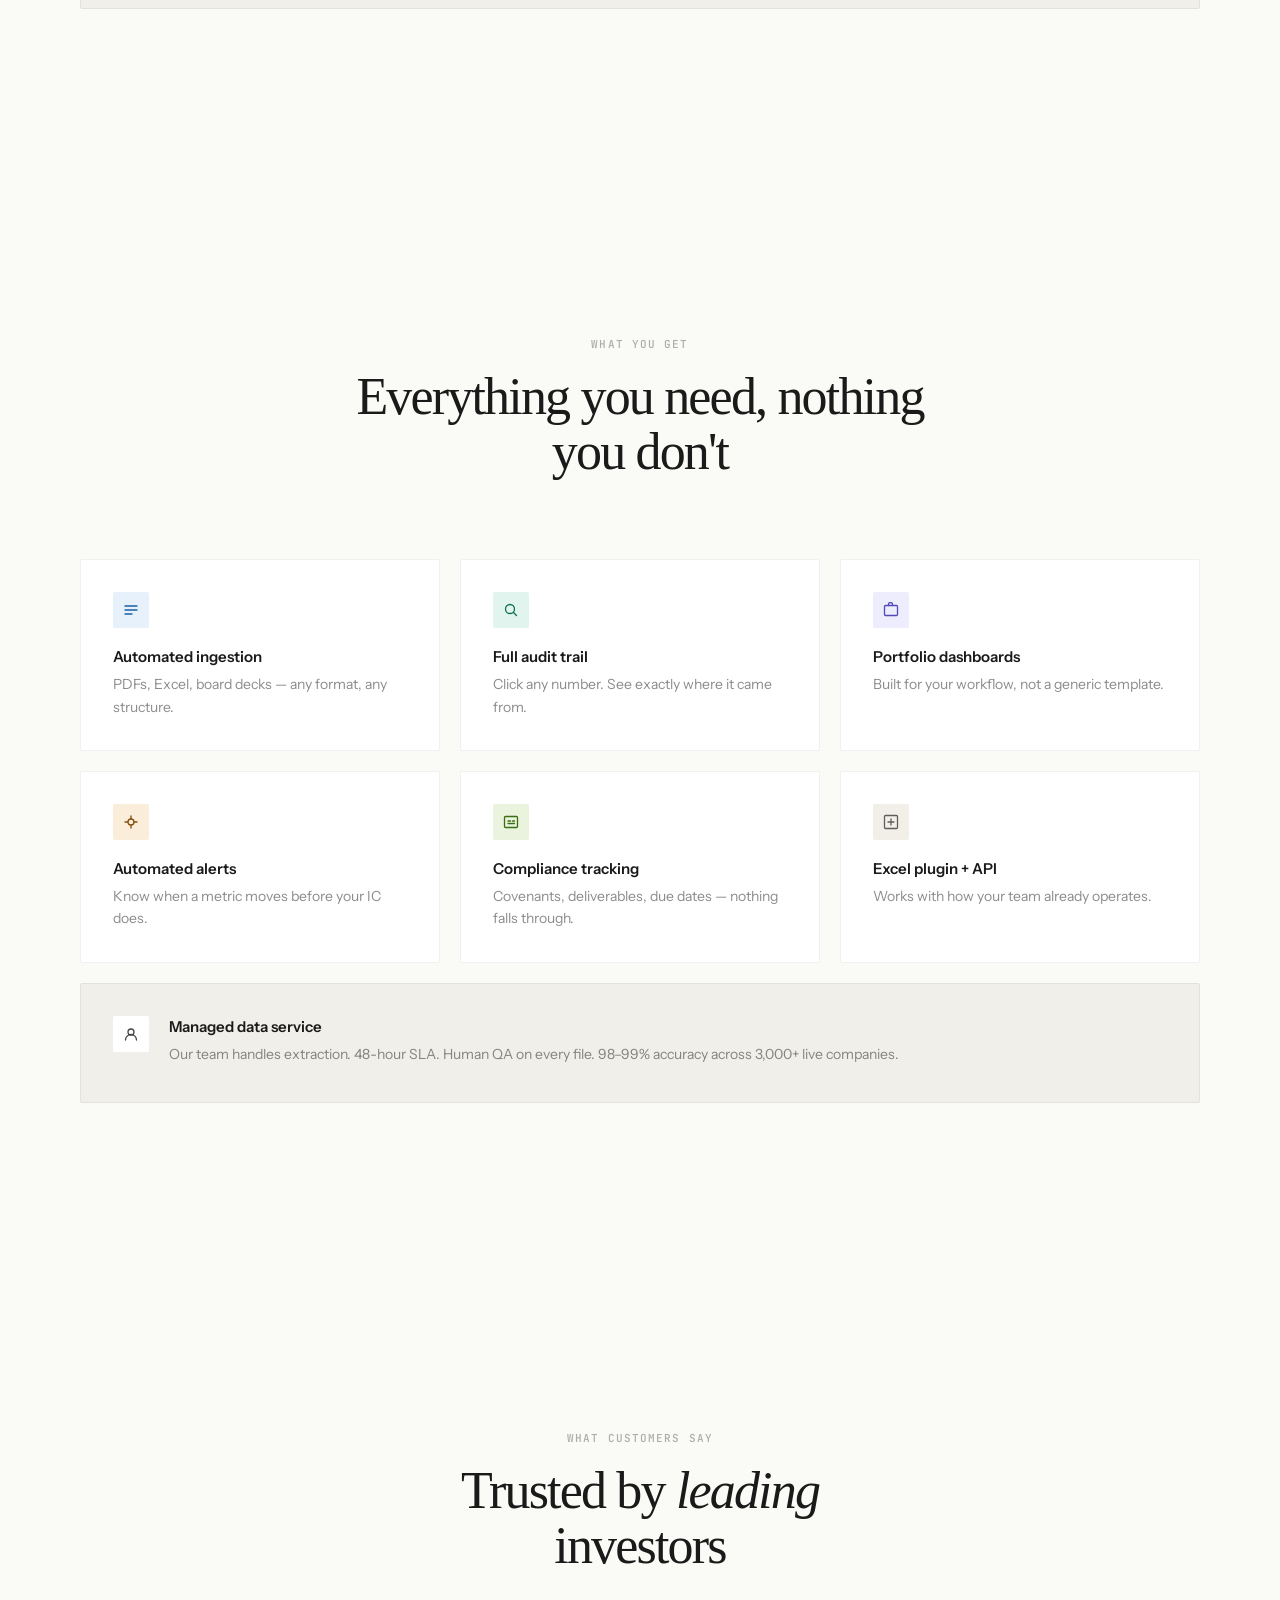
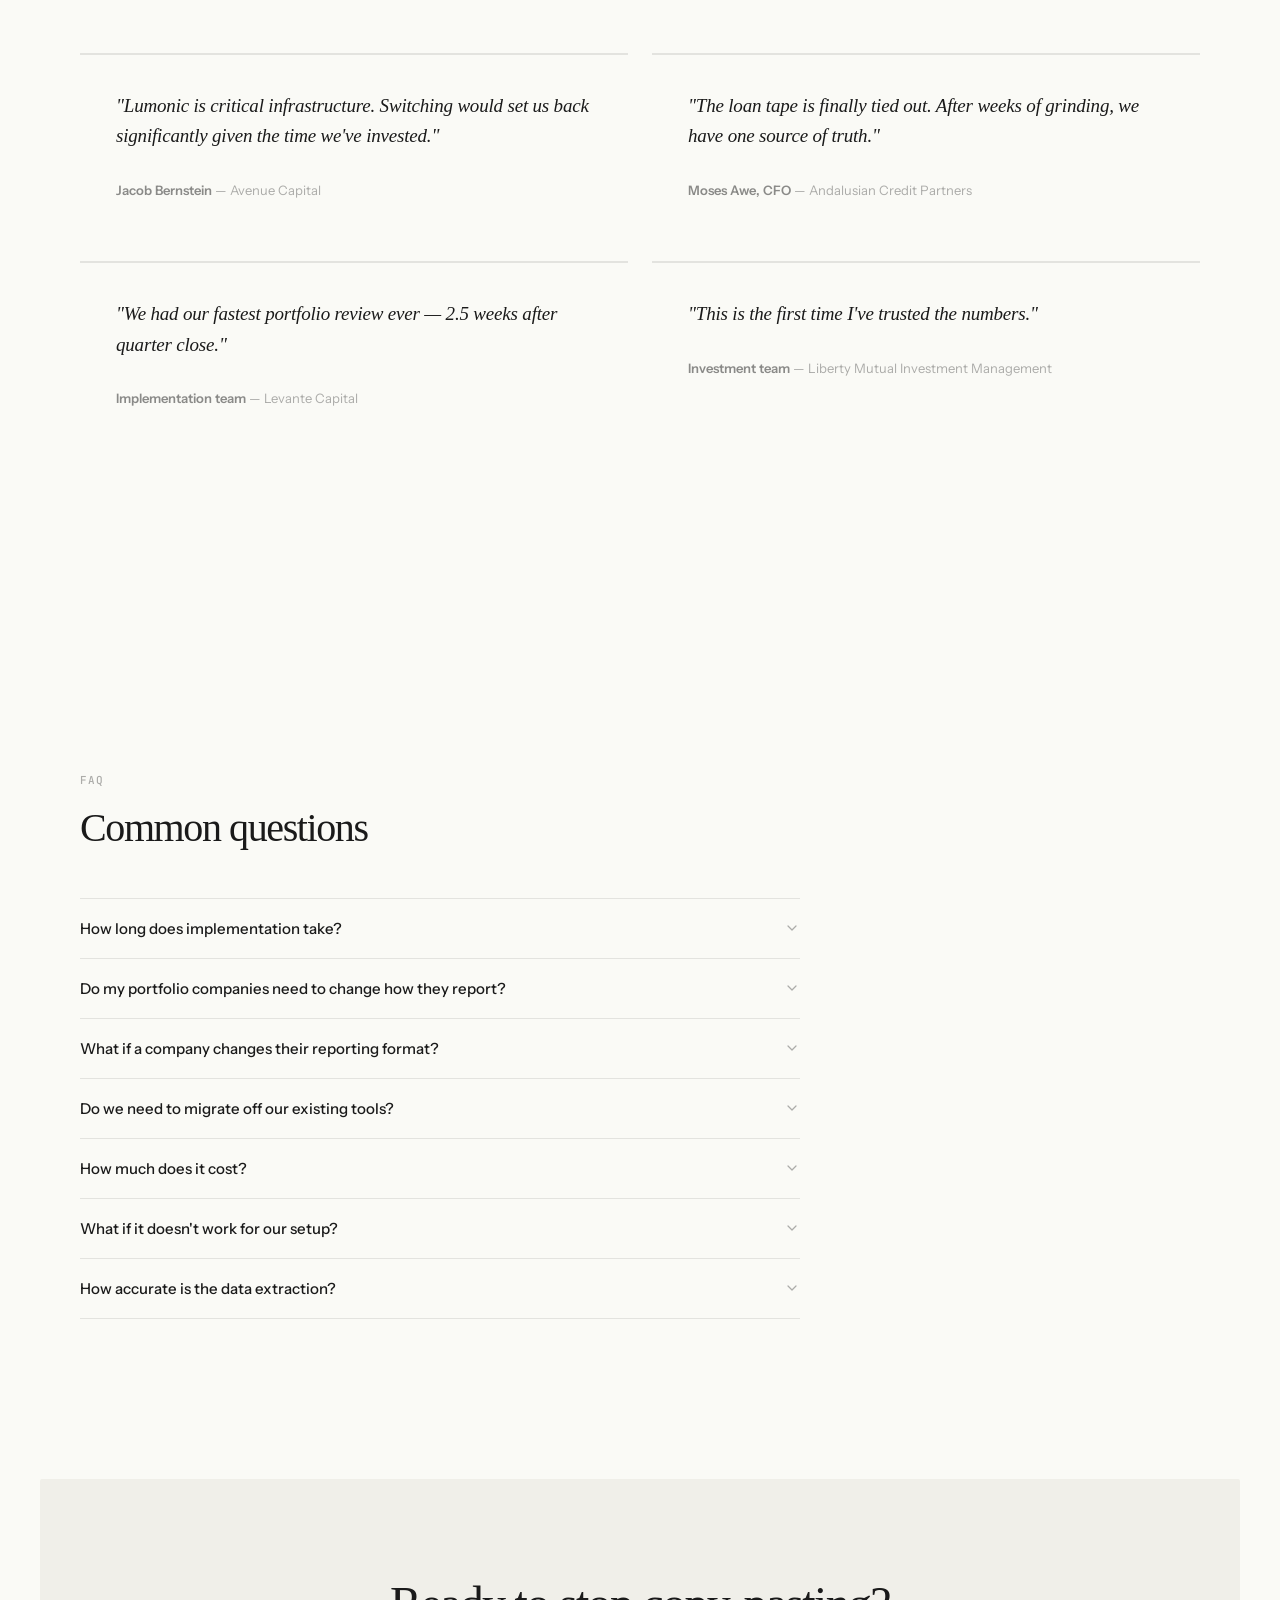
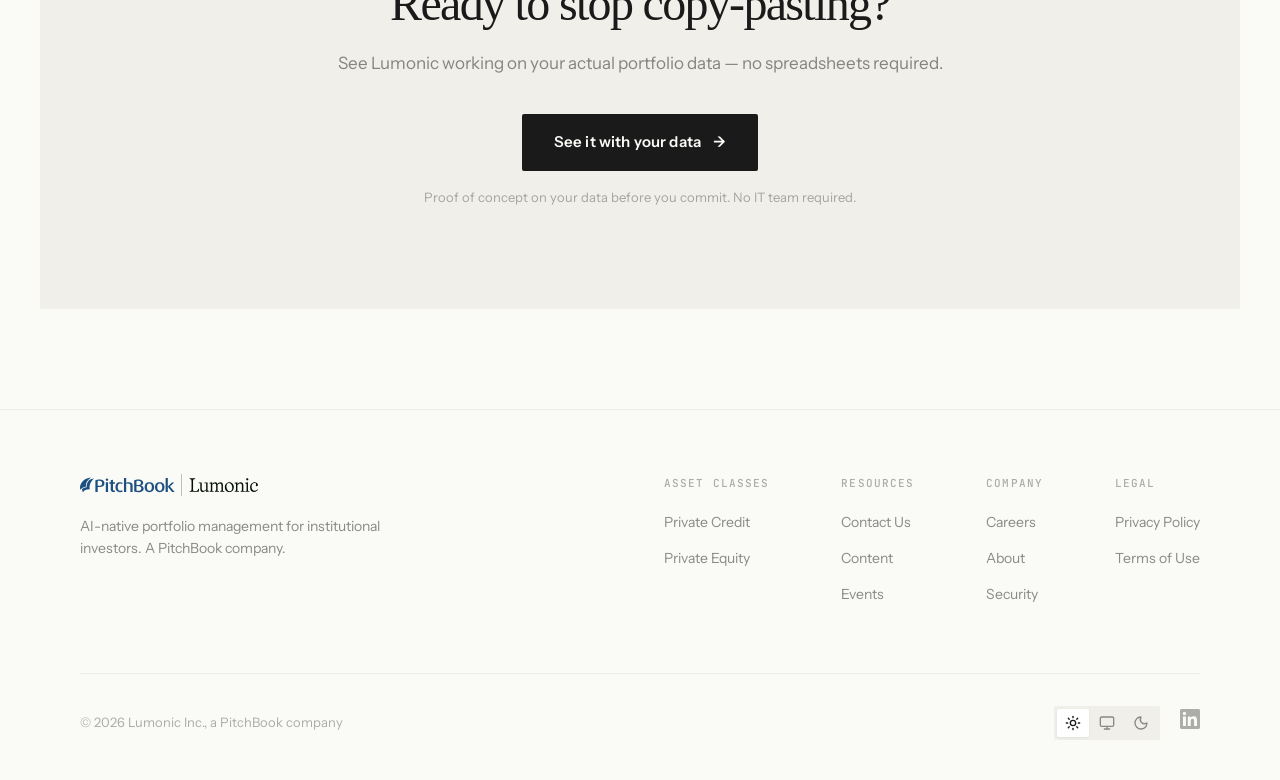
==== commit 91dee088: "Multi-page site: 7 new pages + shared CSS/JS extraction - Extracted shared CSS to css/styles.css, sh" ====
--- a/index.html
+++ b/index.html
@@ -7,1156 +7,7 @@
 <link rel="preconnect" href="https://fonts.googleapis.com">
 <link rel="preconnect" href="https://fonts.gstatic.com" crossorigin>
 <link href="https://fonts.googleapis.com/css2?family=Instrument+Sans:ital,wght@0,400;0,500;0,600;0,700;1,400;1,500&family=JetBrains+Mono:wght@400;500&display=swap" rel="stylesheet">
-<style>
-*, *::before, *::after { margin: 0; padding: 0; box-sizing: border-box; }
-html { scroll-behavior: smooth; }
-
-:root {
-  --bg: #FAFAF6;
-  --bg-card: #fff;
-  --bg-elevated: #F0EFE9;
-  --text: #1a1a1a;
-  --text-soft: rgba(26, 26, 26, 0.5);
-  --text-muted: rgba(26, 26, 26, 0.35);
-  --border: rgba(26, 26, 26, 0.06);
-  --border-strong: rgba(26, 26, 26, 0.1);
-  --hero-dark: #1c1b18;
-  --hero-dark-border: rgba(255,255,255,0.06);
-  --nav-bg: rgba(250, 250, 246, 0.85);
-  --logo-filter: none;
-  --logo-opacity: 1;
-  --trust-logo-filter: brightness(0) invert(1);
-  --trust-logo-opacity: 0.45;
-  --trust-label: rgba(255,255,255,0.3);
-}
-
-[data-theme="dark"] {
-  --bg: #111110;
-  --bg-card: #1a1918;
-  --bg-elevated: #1e1d1b;
-  --text: #e8e6e1;
-  --text-soft: rgba(232, 230, 225, 0.55);
-  --text-muted: rgba(232, 230, 225, 0.3);
-  --border: rgba(255, 255, 255, 0.06);
-  --border-strong: rgba(255, 255, 255, 0.1);
-  --hero-dark: #0a0a09;
-  --hero-dark-border: rgba(255,255,255,0.08);
-  --nav-bg: rgba(17, 17, 16, 0.85);
-  --logo-filter: brightness(0) invert(1);
-  --logo-opacity: 0.85;
-  --trust-logo-filter: brightness(0) invert(1);
-  --trust-logo-opacity: 0.4;
-  --trust-label: rgba(255,255,255,0.25);
-}
-
-body {
-  font-family: 'Instrument Sans', sans-serif;
-  color: var(--text);
-  background: var(--bg);
-  line-height: 1.65;
-  font-size: 16px;
-  -webkit-font-smoothing: antialiased;
-  -moz-osx-font-smoothing: grayscale;
-  transition: background 0.3s ease, color 0.3s ease;
-}
-
-h1, h2, h3 {
-  font-family: 'Office Times Round', Georgia, 'Times New Roman', serif;
-  font-weight: 400;
-  line-height: 1.06;
-  letter-spacing: -0.035em;
-}
-
-a { text-decoration: none; color: inherit; }
-
-.container {
-  max-width: 1200px;
-  margin: 0 auto;
-  padding: 0 40px;
-}
-
-/* ── Buttons ── */
-.btn {
-  display: inline-flex;
-  align-items: center;
-  justify-content: center;
-  gap: 8px;
-  padding: 16px 32px;
-  border-radius: 2px;
-  font-family: 'Instrument Sans', sans-serif;
-  font-size: 15px;
-  font-weight: 600;
-  letter-spacing: 0.01em;
-  cursor: pointer;
-  transition: all 0.15s ease;
-  border: none;
-}
-
-.btn-primary {
-  background: var(--text);
-  color: var(--bg);
-}
-.btn-primary:hover {
-  opacity: 0.85;
-  transform: translateY(-1px);
-  box-shadow: 0 4px 12px rgba(0,0,0,0.12);
-}
-
-.btn-outline {
-  background: transparent;
-  color: var(--text);
-  border: 1px solid var(--border-strong);
-}
-.btn-outline:hover {
-  background: var(--border);
-  border-color: var(--text-muted);
-}
-
-/* ── Section Label ── */
-.section-label {
-  display: inline-block;
-  font-family: 'JetBrains Mono', monospace;
-  font-size: 11px;
-  font-weight: 500;
-  letter-spacing: 0.1em;
-  text-transform: uppercase;
-  color: var(--text-muted);
-  margin-bottom: 16px;
-}
-
-/* ── Animations ── */
-.reveal {
-  opacity: 0;
-  transform: translateY(28px);
-  transition: opacity 0.9s cubic-bezier(0.16, 1, 0.3, 1), transform 0.9s cubic-bezier(0.16, 1, 0.3, 1);
-}
-.reveal.visible {
-  opacity: 1;
-  transform: translateY(0);
-}
-
-.reveal-child {
-  opacity: 0;
-  transform: translateY(20px);
-  transition: opacity 0.7s cubic-bezier(0.16, 1, 0.3, 1), transform 0.7s cubic-bezier(0.16, 1, 0.3, 1);
-}
-.reveal-child.visible {
-  opacity: 1;
-  transform: translateY(0);
-}
-
-/* ── NAV ── */
-.nav {
-  position: fixed;
-  top: 0;
-  left: 0;
-  right: 0;
-  z-index: 1000;
-  height: 72px;
-  display: flex;
-  align-items: center;
-  justify-content: space-between;
-  max-width: 1200px;
-  margin: 0 auto;
-  padding: 0 40px;
-  transition: border-color 0.3s ease;
-  border-bottom: 1px solid transparent;
-}
-.nav-backdrop {
-  position: fixed;
-  top: 0;
-  left: 0;
-  right: 0;
-  height: 72px;
-  z-index: 999;
-  transition: background 0.3s ease, border-color 0.3s ease;
-  border-bottom: 1px solid transparent;
-}
-.nav-backdrop.scrolled {
-  background: var(--nav-bg);
-  backdrop-filter: blur(16px);
-  -webkit-backdrop-filter: blur(16px);
-  border-bottom-color: var(--border);
-}
-.nav.scrolled {
-  border-bottom-color: var(--border);
-}
-
-.nav-left {
-  display: flex;
-  align-items: center;
-  flex-shrink: 0;
-}
-
-.nav-links {
-  display: flex;
-  gap: 32px;
-  list-style: none;
-  position: absolute;
-  left: 50%;
-  transform: translateX(-50%);
-}
-.nav-links li {
-  position: relative;
-}
-.nav-links a,
-.nav-links > li > span {
-  font-size: 14px;
-  font-weight: 500;
-  color: var(--text-soft);
-  transition: color 0.2s;
-  cursor: pointer;
-  display: inline-flex;
-  align-items: center;
-  gap: 4px;
-}
-.nav-links a:hover,
-.nav-links > li > span:hover { color: var(--text); }
-
-/* Dropdown chevron */
-.nav-chevron {
-  width: 10px;
-  height: 10px;
-  transition: transform 0.2s;
-}
-
-/* Dropdown panel */
-.nav-dropdown {
-  position: absolute;
-  top: 100%;
-  left: -16px;
-  padding-top: 12px;
-  opacity: 0;
-  transform: translateY(-4px);
-  pointer-events: none;
-  transition: opacity 0.2s ease, transform 0.2s ease;
-  z-index: 100;
-}
-.nav-dropdown-inner {
-  background: var(--bg-card);
-  border: 1px solid var(--border);
-  border-radius: 2px;
-  box-shadow: 0 4px 20px rgba(0,0,0,0.08);
-  min-width: 200px;
-  padding: 8px 0;
-}
-.nav-links li:hover .nav-dropdown {
-  opacity: 1;
-  transform: translateY(0);
-  pointer-events: auto;
-}
-.nav-dropdown a {
-  display: block;
-  padding: 10px 20px;
-  font-size: 13px;
-  font-weight: 500;
-  color: var(--text-soft);
-}
-.nav-dropdown a:hover {
-  background: var(--border);
-  color: var(--text);
-}
-.nav-dropdown-desc {
-  font-size: 12px;
-  font-weight: 400;
-  color: var(--text-muted);
-  margin-top: 2px;
-}
-
-.nav-right {
-  display: flex;
-  align-items: center;
-  gap: 16px;
-}
-.nav-right .login-link {
-  font-size: 14px;
-  font-weight: 500;
-  color: var(--text-soft);
-  transition: color 0.2s;
-}
-.nav-right .login-link:hover { color: var(--text); }
-.nav-right .btn { padding: 10px 22px; font-size: 14px; }
-
-/* Theme switcher (footer) */
-.theme-switcher {
-  display: inline-flex;
-  background: var(--bg-elevated);
-  border-radius: 2px;
-  padding: 3px;
-  gap: 2px;
-}
-.theme-switcher button {
-  padding: 6px 8px;
-  background: transparent;
-  border: none;
-  border-radius: 2px;
-  cursor: pointer;
-  transition: color 0.15s, background 0.15s;
-  display: flex;
-  align-items: center;
-  justify-content: center;
-  color: #888;
-}
-.theme-switcher button:hover { color: #555; }
-.theme-switcher button.active {
-  background: var(--bg-card);
-  color: #1a1a1a;
-  box-shadow: 0 1px 3px rgba(0,0,0,0.06);
-}
-[data-theme="dark"] .theme-switcher button { color: #777; }
-[data-theme="dark"] .theme-switcher button:hover { color: #aaa; }
-[data-theme="dark"] .theme-switcher button.active {
-  color: #e8e6e1;
-}
-.theme-switcher button svg {
-  width: 16px;
-  height: 16px;
-  display: block;
-}
-
-/* ── HERO ── */
-.hero {
-  padding: 120px 0 0;
-}
-
-.hero-split {
-  display: grid;
-  grid-template-columns: 1.1fr 1fr;
-  gap: 56px;
-  align-items: start;
-  margin-bottom: 56px;
-}
-
-.hero-left h1 {
-  font-size: 58px;
-  max-width: 520px;
-  margin: 0;
-  line-height: 1.05;
-  letter-spacing: -0.035em;
-}
-.hero-left h1 em {
-  font-style: italic;
-  font-weight: 300;
-}
-
-.hero-right {
-  padding-top: 8px;
-}
-
-.hero-sub {
-  font-size: 17px;
-  color: var(--text-soft);
-  max-width: 420px;
-  margin: 0 0 32px;
-  line-height: 1.7;
-}
-
-.hero-buttons {
-  display: flex;
-  gap: 14px;
-}
-
-/* ── Hero Visual Block ── */
-.hero-visual-wrap {
-  background: var(--hero-dark);
-  padding: 64px 0 0;
-}
-
-.hero-browser {
-  max-width: 960px;
-  margin: 0 auto;
-  background: var(--bg-card);
-  border: 1px solid var(--hero-dark-border);
-  border-radius: 2px;
-  box-shadow: 0 2px 8px rgba(0,0,0,0.12), 0 24px 64px rgba(0,0,0,0.2);
-  overflow: hidden;
-}
-
-.browser-toolbar {
-  display: flex;
-  align-items: center;
-  gap: 8px;
-  padding: 14px 18px;
-  background: var(--border);
-  border-bottom: 1px solid var(--border);
-}
-.browser-dot {
-  width: 10px;
-  height: 10px;
-  border-radius: 50%;
-}
-.browser-title {
-  font-family: 'JetBrains Mono', monospace;
-  font-size: 11px;
-  color: var(--text-muted);
-  margin-left: 8px;
-  letter-spacing: 0.02em;
-}
-
-.browser-content {
-  display: grid;
-  grid-template-columns: 1.1fr 1fr;
-  min-height: 360px;
-}
-
-/* Left pane: table */
-.browser-left {
-  border-right: 1px solid var(--border);
-}
-.browser-pane-header {
-  padding: 14px 20px 10px;
-  display: flex;
-  align-items: center;
-  justify-content: space-between;
-}
-.browser-pane-title {
-  font-family: 'JetBrains Mono', monospace;
-  font-size: 10px;
-  font-weight: 500;
-  color: var(--text-muted);
-  letter-spacing: 0.08em;
-  text-transform: uppercase;
-}
-.browser-pane-badge {
-  font-family: 'JetBrains Mono', monospace;
-  font-size: 10px;
-  padding: 3px 8px;
-  background: var(--border);
-  color: var(--text-muted);
-  border-radius: 2px;
-}
-
-.browser-table {
-  width: 100%;
-  border-collapse: collapse;
-  font-size: 13px;
-}
-.browser-table th {
-  font-size: 10px;
-  font-family: 'JetBrains Mono', monospace;
-  font-weight: 500;
-  color: var(--text-muted);
-  text-align: left;
-  padding: 8px 20px;
-  letter-spacing: 0.05em;
-  text-transform: uppercase;
-  border-bottom: 1px solid var(--border);
-}
-.browser-table th:not(:first-child) { text-align: right; }
-.browser-table td {
-  padding: 10px 20px;
-  color: var(--text-soft);
-  border-bottom: 1px solid var(--border);
-}
-.browser-table td:not(:first-child) {
-  text-align: right;
-  font-family: 'JetBrains Mono', monospace;
-  font-size: 12px;
-}
-.browser-table td:first-child { font-weight: 500; color: #1a1a1a; }
-
-.browser-table tbody tr {
-  cursor: pointer;
-  transition: background 0.15s ease;
-}
-.browser-table tbody tr:hover {
-  background: var(--border);
-}
-.browser-table tbody tr.row-active {
-  background: rgba(55, 138, 221, 0.08);
-}
-.browser-table tbody tr.row-active td:first-child {
-  color: #378ADD;
-}
-
-.status-badge {
-  display: inline-block;
-  font-family: 'JetBrains Mono', monospace;
-  font-size: 10px;
-  padding: 2px 8px;
-  border-radius: 2px;
-  font-weight: 500;
-}
-.status-current { background: #EAF3DE; color: #3B6D11; }
-.status-watch { background: #FAEEDA; color: #854F0B; }
-.status-breach { background: rgba(226,75,74,0.08); color: #c4342d; }
-
-.table-hint {
-  padding: 12px 20px;
-  font-size: 11px;
-  color: var(--text-muted);
-  text-align: center;
-  transition: opacity 0.3s;
-}
-.table-hint.hidden { opacity: 0; }
-
-/* Right pane: AI chat */
-.browser-right {
-  background: var(--bg-elevated);
-  display: flex;
-  flex-direction: column;
-  position: relative;
-  overflow: hidden;
-}
-
-.chat-header {
-  padding: 12px 18px;
-  border-bottom: 1px solid var(--border);
-  background: var(--bg-card);
-  display: flex;
-  align-items: center;
-  gap: 8px;
-}
-.chat-header-dot {
-  width: 8px;
-  height: 8px;
-  border-radius: 50%;
-  background: #28ca41;
-}
-.chat-header-title {
-  font-family: 'Instrument Sans', sans-serif;
-  font-size: 12px;
-  font-weight: 600;
-  color: var(--text-soft);
-}
-.chat-header-tag {
-  font-family: 'JetBrains Mono', monospace;
-  font-size: 10px;
-  color: var(--text-muted);
-  margin-left: auto;
-}
-
-.chat-body {
-  flex: 1;
-  padding: 18px;
-  overflow-y: auto;
-  display: flex;
-  flex-direction: column;
-  gap: 14px;
-  transition: opacity 0.2s ease;
-}
-.chat-body.fade-out { opacity: 0; }
-
-.chat-empty {
-  display: flex;
-  flex-direction: column;
-  align-items: center;
-  justify-content: center;
-  height: 100%;
-  text-align: center;
-  color: var(--text-muted);
-  font-size: 13px;
-  gap: 8px;
-  padding: 20px;
-}
-.chat-empty-icon {
-  width: 28px;
-  height: 28px;
-  color: var(--text-muted);
-}
-
-/* Chat steps (AI thinking) */
-.chat-step {
-  display: flex;
-  align-items: baseline;
-  gap: 8px;
-  opacity: 0;
-  transform: translateY(6px);
-  transition: opacity 0.4s cubic-bezier(0.16,1,0.3,1), transform 0.4s cubic-bezier(0.16,1,0.3,1);
-}
-.chat-step.visible { opacity: 1; transform: translateY(0); }
-
-.chat-step-action {
-  font-family: 'JetBrains Mono', monospace;
-  font-size: 11px;
-  color: var(--text-muted);
-  flex-shrink: 0;
-}
-.chat-step-detail {
-  font-size: 12px;
-  color: var(--text-muted);
-  white-space: nowrap;
-  overflow: hidden;
-  text-overflow: ellipsis;
-}
-
-/* Chat response text */
-.chat-response {
-  font-size: 13px;
-  color: var(--text-soft);
-  line-height: 1.65;
-  opacity: 0;
-  transform: translateY(6px);
-  transition: opacity 0.4s cubic-bezier(0.16,1,0.3,1), transform 0.4s cubic-bezier(0.16,1,0.3,1);
-}
-.chat-response.visible { opacity: 1; transform: translateY(0); }
-
-/* Source doc preview card inside chat */
-.chat-source-card {
-  background: var(--bg-card);
-  border: 1px solid var(--border);
-  border-radius: 2px;
-  overflow: hidden;
-  opacity: 0;
-  transform: translateY(6px);
-  transition: opacity 0.4s cubic-bezier(0.16,1,0.3,1), transform 0.4s cubic-bezier(0.16,1,0.3,1);
-}
-.chat-source-card.visible { opacity: 1; transform: translateY(0); }
-
-.chat-source-header {
-  padding: 8px 12px;
-  border-bottom: 1px solid var(--border);
-  display: flex;
-  align-items: center;
-  gap: 6px;
-  font-family: 'JetBrains Mono', monospace;
-  font-size: 10px;
-  color: var(--text-muted);
-}
-.chat-source-header svg {
-  width: 12px;
-  height: 12px;
-  color: var(--text-muted);
-}
-
-.chat-source-excerpt {
-  padding: 12px;
-  font-size: 11.5px;
-  line-height: 1.75;
-  color: var(--text-muted);
-}
-.chat-source-excerpt .src-highlight {
-  color: var(--text);
-  background: rgba(133, 79, 11, 0.08);
-  border-left: 2px solid #854F0B;
-  padding: 2px 8px;
-  margin: 3px -6px;
-  display: block;
-}
-
-/* Chat input bar */
-.chat-input {
-  padding: 10px 14px;
-  border-top: 1px solid var(--border);
-  background: var(--bg-card);
-  display: flex;
-  align-items: center;
-  gap: 8px;
-}
-.chat-input-field {
-  flex: 1;
-  font-family: 'Instrument Sans', sans-serif;
-  font-size: 12px;
-  color: var(--text-muted);
-  border: none;
-  background: transparent;
-  outline: none;
-}
-.chat-input-btn {
-  width: 24px;
-  height: 24px;
-  border-radius: 2px;
-  background: var(--text);
-  border: none;
-  display: flex;
-  align-items: center;
-  justify-content: center;
-  cursor: default;
-}
-.chat-input-btn svg {
-  width: 12px;
-  height: 12px;
-  color: var(--bg);
-}
-
-/* Alert bar at bottom of browser */
-.browser-alert {
-  display: flex;
-  align-items: center;
-  gap: 10px;
-  padding: 10px 20px;
-  border-top: 1px solid var(--border);
-  background: var(--bg-card);
-  transition: opacity 0.3s ease;
-  min-height: 40px;
-}
-.alert-dot {
-  width: 7px;
-  height: 7px;
-  border-radius: 50%;
-  flex-shrink: 0;
-  transition: background 0.3s;
-}
-.alert-text {
-  font-size: 12px;
-  color: var(--text-muted);
-  transition: opacity 0.2s;
-  white-space: nowrap;
-  overflow: hidden;
-  text-overflow: ellipsis;
-}
-.alert-time {
-  font-family: 'JetBrains Mono', monospace;
-  font-size: 10px;
-  color: var(--text-muted);
-  margin-left: auto;
-  flex-shrink: 0;
-}
-
-@keyframes alert-pulse {
-  0%, 100% { box-shadow: 0 0 0 0 rgba(226, 75, 74, 0.4); }
-  50% { box-shadow: 0 0 0 4px rgba(226, 75, 74, 0); }
-}
-.alert-dot.pulse { animation: alert-pulse 1.5s ease-in-out 1; }
-
-/* ── LOGO BAR ── */
-.logo-bar {
-  padding: 48px 0 0;
-}
-.logo-bar-inner {
-  display: flex;
-  align-items: center;
-  gap: 32px;
-}
-.logo-bar-label {
-  font-family: 'JetBrains Mono', monospace;
-  font-size: 11px;
-  font-weight: 400;
-  letter-spacing: 0.08em;
-  text-transform: uppercase;
-  color: rgba(255,255,255,0.3);
-  white-space: nowrap;
-  flex-shrink: 0;
-}
-.logo-bar-logos {
-  display: flex;
-  align-items: center;
-  gap: 0;
-  flex-wrap: wrap;
-  flex: 1;
-}
-.logo-bar-logos img {
-  height: 18px;
-  object-fit: contain;
-  padding: 12px 16px;
-  box-sizing: content-box;
-  filter: brightness(0) invert(1);
-  opacity: 0.45;
-}
-
-/* ── PROBLEM SECTION ── */
-.problem {
-  padding: 160px 0;
-}
-.problem-header {
-  text-align: center;
-  margin-bottom: 80px;
-}
-.problem-header h2 {
-  font-size: 52px;
-  max-width: 700px;
-  margin: 0 auto;
-  line-height: 1.06;
-}
-
-.problem-desk {
-  position: relative;
-  max-width: 900px;
-  margin: 0 auto 48px;
-  height: 280px;
-}
-
-.pain-card {
-  position: absolute;
-  background: var(--bg-card);
-  border: 1px solid var(--border);
-  border-radius: 2px;
-  padding: 20px 24px;
-  font-size: 14px;
-  color: var(--text-soft);
-  line-height: 1.55;
-  box-shadow: 0 1px 3px rgba(0,0,0,0.03), 0 4px 16px rgba(0,0,0,0.04);
-  max-width: 320px;
-  transition: transform 0.8s cubic-bezier(0.16, 1, 0.3, 1), opacity 0.8s cubic-bezier(0.16, 1, 0.3, 1);
-}
-.pain-card::before {
-  content: '';
-  position: absolute;
-  top: 0;
-  left: 0;
-  right: 0;
-  height: 2px;
-  background: #E24B4A;
-  opacity: 0.6;
-}
-
-.pain-card:nth-child(1) {
-  top: 0;
-  left: 4%;
-  transform: rotate(-2deg);
-}
-.pain-card:nth-child(2) {
-  top: 10px;
-  right: 6%;
-  transform: rotate(1.5deg);
-}
-.pain-card:nth-child(3) {
-  top: 100px;
-  left: 18%;
-  transform: rotate(0.8deg);
-}
-.pain-card:nth-child(4) {
-  top: 120px;
-  right: 12%;
-  transform: rotate(-1.2deg);
-}
-.pain-card:nth-child(5) {
-  top: 200px;
-  left: 32%;
-  transform: rotate(1deg);
-}
-
-.pain-card.settled:nth-child(1) { transform: rotate(-1deg) translateY(-4px); }
-.pain-card.settled:nth-child(2) { transform: rotate(0.8deg) translateY(-2px); }
-.pain-card.settled:nth-child(3) { transform: rotate(0.3deg) translateY(-3px); }
-.pain-card.settled:nth-child(4) { transform: rotate(-0.6deg) translateY(-2px); }
-.pain-card.settled:nth-child(5) { transform: rotate(0.5deg) translateY(-4px); }
-
-.problem-closing {
-  text-align: center;
-  font-size: 17px;
-  color: var(--text-soft);
-  font-style: italic;
-  max-width: 600px;
-  margin: 0 auto;
-  line-height: 1.7;
-}
-
-/* ── HOW IT WORKS ── */
-.how-it-works {
-  padding: 160px 0;
-}
-.how-header {
-  margin-bottom: 80px;
-}
-.how-header h2 {
-  font-size: 52px;
-  max-width: 550px;
-  line-height: 1.06;
-  margin-bottom: 20px;
-}
-.how-header p {
-  font-size: 18px;
-  color: var(--text-soft);
-  max-width: 560px;
-  line-height: 1.7;
-}
-
-.flow-pipeline {
-  display: grid;
-  grid-template-columns: repeat(4, 1fr);
-  gap: 0;
-  position: relative;
-}
-
-.flow-step {
-  padding: 32px 28px;
-  border: 1px solid var(--border);
-  border-right: none;
-  background: var(--bg-card);
-  position: relative;
-}
-.flow-step:first-child { border-radius: 2px 0 0 2px; }
-.flow-step:last-child { border-radius: 0 2px 2px 0; border-right: 1px solid var(--border); }
-
-.flow-step-number {
-  font-family: 'JetBrains Mono', monospace;
-  font-size: 12px;
-  font-weight: 500;
-  color: var(--text-muted);
-  margin-bottom: 16px;
-}
-.flow-step-title {
-  font-family: 'Office Times Round', Georgia, serif;
-  font-size: 22px;
-  font-weight: 400;
-  color: var(--text);
-  margin-bottom: 8px;
-  letter-spacing: -0.02em;
-}
-.flow-step-desc {
-  font-size: 14px;
-  color: var(--text-soft);
-  line-height: 1.6;
-}
-
-.flow-step-arrow {
-  position: absolute;
-  right: -8px;
-  top: 50%;
-  transform: translateY(-50%);
-  color: var(--text-muted);
-  z-index: 1;
-  background: var(--bg);
-  padding: 4px 0;
-  font-size: 14px;
-}
-
-/* ── FEATURES ── */
-.features {
-  padding: 160px 0;
-}
-.features-header {
-  text-align: center;
-  margin-bottom: 80px;
-}
-.features-header h2 {
-  font-size: 52px;
-  max-width: 650px;
-  margin: 0 auto;
-  line-height: 1.06;
-}
-
-.features-grid {
-  display: grid;
-  grid-template-columns: repeat(3, 1fr);
-  gap: 20px;
-}
-
-.feat-card {
-  background: var(--bg-card);
-  border: 1px solid var(--border);
-  border-radius: 2px;
-  padding: 32px;
-  transition: transform 0.25s ease, box-shadow 0.25s ease;
-}
-.feat-card:hover {
-  transform: translateY(-2px);
-  box-shadow: 0 4px 16px rgba(0, 0, 0, 0.06);
-}
-
-.feat-icon {
-  width: 36px;
-  height: 36px;
-  border-radius: 2px;
-  display: flex;
-  align-items: center;
-  justify-content: center;
-  margin-bottom: 18px;
-}
-[data-theme="dark"] .feat-icon {
-  opacity: 0.7;
-}
-.feat-card h3 {
-  font-family: 'Instrument Sans', sans-serif;
-  font-size: 15px;
-  font-weight: 600;
-  color: var(--text);
-  margin-bottom: 6px;
-  letter-spacing: 0;
-  line-height: 1.4;
-}
-.feat-card p {
-  font-size: 14px;
-  color: var(--text-soft);
-  line-height: 1.6;
-}
-
-.feat-card-wide {
-  grid-column: 1 / -1;
-  background: var(--bg-elevated);
-  border-color: var(--border);
-}
-.feat-card-wide-inner {
-  display: flex;
-  align-items: flex-start;
-  gap: 20px;
-}
-
-/* ── TESTIMONIALS ── */
-.testimonials {
-  padding: 160px 0;
-}
-.testimonials-header {
-  text-align: center;
-  margin-bottom: 80px;
-}
-.testimonials-header h2 {
-  font-size: 52px;
-  max-width: 500px;
-  margin: 0 auto;
-  line-height: 1.06;
-}
-
-.quotes-grid {
-  display: grid;
-  grid-template-columns: repeat(2, 1fr);
-  gap: 24px;
-}
-
-.quote-card {
-  padding: 36px;
-  border-top: 2px solid var(--border-strong);
-  background: transparent;
-}
-.quote-text {
-  font-size: 19px;
-  color: var(--text);
-  line-height: 1.6;
-  font-style: italic;
-  margin-bottom: 28px;
-  font-family: 'Office Times Round', Georgia, serif;
-  letter-spacing: -0.01em;
-}
-.quote-attr {
-  font-size: 13px;
-  color: var(--text-muted);
-}
-.quote-name {
-  font-weight: 600;
-  color: var(--text-soft);
-}
-
-/* ── FAQ ── */
-.faq-section {
-  padding: 160px 0;
-}
-.faq-header {
-  margin-bottom: 48px;
-}
-.faq-header h2 {
-  font-size: 40px;
-  line-height: 1.1;
-}
-
-.faq-list {
-  max-width: 720px;
-  border-top: 1px solid var(--border-strong);
-}
-.faq-item {
-  border-bottom: 1px solid var(--border-strong);
-}
-.faq-q {
-  width: 100%;
-  text-align: left;
-  background: none;
-  border: none;
-  padding: 20px 0;
-  font-family: 'Instrument Sans', sans-serif;
-  font-size: 15px;
-  font-weight: 500;
-  color: var(--text);
-  cursor: pointer;
-  display: flex;
-  justify-content: space-between;
-  align-items: center;
-  gap: 16px;
-  transition: color 0.2s;
-}
-.faq-q:hover { color: var(--text-soft); }
-.faq-chevron {
-  flex-shrink: 0;
-  color: var(--text-muted);
-  transition: transform 0.3s cubic-bezier(0.16, 1, 0.3, 1);
-}
-.faq-a {
-  max-height: 0;
-  overflow: hidden;
-  transition: max-height 0.4s cubic-bezier(0.16, 1, 0.3, 1), padding 0.4s cubic-bezier(0.16, 1, 0.3, 1);
-  padding: 0 0;
-}
-.faq-a.open {
-  max-height: 300px;
-  padding: 0 0 20px;
-}
-.faq-a p {
-  font-size: 15px;
-  color: var(--text-soft);
-  line-height: 1.7;
-  max-width: 600px;
-}
-
-/* ── BOTTOM CTA ── */
-.bottom-cta {
-  margin: 0 40px 100px;
-  padding: 100px 60px;
-  background: var(--bg-elevated);
-  border-radius: 2px;
-  text-align: center;
-}
-.bottom-cta h2 {
-  font-size: 48px;
-  margin-bottom: 20px;
-  line-height: 1.06;
-}
-.bottom-cta-sub {
-  font-size: 17px;
-  color: var(--text-soft);
-  margin-bottom: 36px;
-  line-height: 1.7;
-}
-.bottom-cta-note {
-  font-size: 13px;
-  color: var(--text-muted);
-  margin-top: 16px;
-}
-
-/* ── FOOTER ── */
-.footer {
-  border-top: 1px solid var(--border);
-  padding: 64px 0 40px;
-}
-.footer-top {
-  display: flex;
-  justify-content: space-between;
-  margin-bottom: 56px;
-}
-.footer-brand-tagline {
-  font-size: 14px;
-  color: var(--text-soft);
-  max-width: 300px;
-  line-height: 1.6;
-  margin-top: 12px;
-}
-.footer-columns {
-  display: flex;
-  gap: 72px;
-}
-.footer-col h4 {
-  font-family: 'JetBrains Mono', monospace;
-  font-size: 11px;
-  font-weight: 500;
-  letter-spacing: 0.1em;
-  text-transform: uppercase;
-  color: var(--text-muted);
-  margin-bottom: 16px;
-}
-.footer-col ul { list-style: none; }
-.footer-col li { margin-bottom: 10px; }
-.footer-col a {
-  font-size: 14px;
-  color: var(--text-soft);
-  transition: color 0.2s;
-}
-.footer-col a:hover { color: var(--text); }
-
-.footer-bottom {
-  display: flex;
-  justify-content: space-between;
-  align-items: center;
-  padding-top: 32px;
-  border-top: 1px solid var(--border);
-}
-.footer-copy {
-  font-size: 13px;
-  color: var(--text-muted);
-}
-.footer-social a {
-  color: var(--text-muted);
-  transition: color 0.2s;
-}
-.footer-social a:hover { color: #1a1a1a; }
-</style>
+<link rel="stylesheet" href="css/styles.css">
 </head>
 <body>
 
@@ -1164,29 +15,29 @@
 <div class="nav-backdrop" id="navBackdrop"></div>
 <nav class="nav" id="nav">
   <div class="nav-left">
-    <a href="#"><img src="logos/Lumonic_Logo.svg" alt="Lumonic" style="height: 18px; filter: var(--logo-filter); opacity: var(--logo-opacity);"></a>
+    <a href="index.html"><img src="logos/Lumonic_Logo.svg" alt="Lumonic" style="height: 18px; filter: var(--logo-filter); opacity: var(--logo-opacity);"></a>
   </div>
   <ul class="nav-links">
     <li>
       <span>Asset Classes <svg class="nav-chevron" viewBox="0 0 10 10" fill="none"><path d="M2.5 3.75L5 6.25L7.5 3.75" stroke="currentColor" stroke-width="1.2" stroke-linecap="round" stroke-linejoin="round"/></svg></span>
       <div class="nav-dropdown"><div class="nav-dropdown-inner">
-        <a href="#">Private Credit</a>
-        <a href="#">Private Equity</a>
+        <a href="private-credit.html">Private Credit</a>
+        <a href="private-equity.html">Private Equity</a>
       </div></div>
     </li>
     <li>
       <span>Resources <svg class="nav-chevron" viewBox="0 0 10 10" fill="none"><path d="M2.5 3.75L5 6.25L7.5 3.75" stroke="currentColor" stroke-width="1.2" stroke-linecap="round" stroke-linejoin="round"/></svg></span>
       <div class="nav-dropdown"><div class="nav-dropdown-inner">
-        <a href="#">Content</a>
-        <a href="#">Events</a>
+        <a href="content.html">Content</a>
+        <a href="events.html">Events</a>
       </div></div>
     </li>
     <li>
       <span>Company <svg class="nav-chevron" viewBox="0 0 10 10" fill="none"><path d="M2.5 3.75L5 6.25L7.5 3.75" stroke="currentColor" stroke-width="1.2" stroke-linecap="round" stroke-linejoin="round"/></svg></span>
       <div class="nav-dropdown"><div class="nav-dropdown-inner">
-        <a href="#">About Us</a>
-        <a href="#">Contact</a>
-        <a href="#">Careers</a>
+        <a href="about.html">About Us</a>
+        <a href="contact.html">Contact</a>
+        <a href="careers.html">Careers</a>
       </div></div>
     </li>
   </ul>
@@ -1287,27 +138,27 @@
         <span class="alert-time" id="alertTime">Updated just now</span>
       </div>
     </div>
-
-    <!-- Trust bar -->
-    <div class="logo-bar reveal">
-      <div class="logo-bar-inner">
-        <span class="logo-bar-label">Trusted by leading investors</span>
-        <div class="logo-bar-logos">
-          <img src="logos/Hercules%20Capital.png" alt="Hercules Capital">
-          <img src="logos/Liberty%20Mutual%20Investments.svg" alt="Liberty Mutual">
-          <img src="logos/Trinity%20Capital.svg" alt="Trinity Capital">
-          <img src="logos/Runway%20Growth%20Capital.png" alt="Runway Growth">
-          <img src="logos/Plexus%20Capital.svg" alt="Plexus Capital">
-          <img src="logos/Tacora%20Capital.png" alt="Tacora Capital">
-          <img src="logos/Multiplier%20Capital.png" alt="Multiplier Capital">
-          <img src="logos/TriplePoint%20Capital.svg" alt="TriplePoint Capital">
-          <img src="logos/Catalio%20Capital%20Management.svg" alt="Catalio Capital">
-          <img src="logos/Abacus%20Finance%20Group.png" alt="Abacus Finance">
-        </div>
-      </div>
-    </div>
   </div>
 </div>
+
+<!-- Logo bar -->
+<section class="logo-bar reveal">
+  <div class="container">
+    <p class="logo-bar-label">Trusted by leading institutional investors</p>
+    <div class="logo-bar-logos">
+      <img src="logos/Hercules%20Capital.png" alt="Hercules Capital">
+      <img src="logos/Liberty%20Mutual%20Investments.svg" alt="Liberty Mutual">
+      <img src="logos/Trinity%20Capital.svg" alt="Trinity Capital">
+      <img src="logos/Runway%20Growth%20Capital.png" alt="Runway Growth">
+      <img src="logos/Plexus%20Capital.svg" alt="Plexus Capital">
+      <img src="logos/Tacora%20Capital.png" alt="Tacora Capital">
+      <img src="logos/Multiplier%20Capital.png" alt="Multiplier Capital">
+      <img src="logos/TriplePoint%20Capital.svg" alt="TriplePoint Capital">
+      <img src="logos/Catalio%20Capital%20Management.svg" alt="Catalio Capital">
+      <img src="logos/Abacus%20Finance%20Group.png" alt="Abacus Finance">
+    </div>
+  </div>
+</section>
 
 <!-- PROBLEM -->
 <section class="problem">
@@ -1335,32 +186,225 @@
     <div class="how-header reveal">
       <span class="section-label">How it works</span>
       <h2>What if your data was just… <em>there?</em></h2>
-      <p>Portfolio companies submit documents. Lumonic reads them, extracts the numbers, flags anomalies, and populates your dashboards — automatically. Every number traces back to the exact cell in the source file.</p>
-    </div>
-
-    <div class="flow-pipeline reveal">
-      <div class="flow-step">
-        <div class="flow-step-number">01</div>
-        <div class="flow-step-title">Ingest</div>
-        <div class="flow-step-desc">Any format, any structure. PDFs, Excel, board decks — we handle it all.</div>
-        <span class="flow-step-arrow">→</span>
-      </div>
-      <div class="flow-step">
-        <div class="flow-step-number">02</div>
-        <div class="flow-step-title">Extract</div>
-        <div class="flow-step-desc">AI reads and structures the data. Maps it to your schema automatically.</div>
-        <span class="flow-step-arrow">→</span>
-      </div>
-      <div class="flow-step">
-        <div class="flow-step-number">03</div>
-        <div class="flow-step-title">Review</div>
-        <div class="flow-step-desc">Human QA on every file. 48-hour SLA. 98–99% accuracy across 3,000+ companies.</div>
-        <span class="flow-step-arrow">→</span>
-      </div>
-      <div class="flow-step">
-        <div class="flow-step-number">04</div>
-        <div class="flow-step-title">Live</div>
-        <div class="flow-step-desc">Dashboards, alerts, full audit trail. Your team reviews, approves, moves on.</div>
+      <p>Portfolio companies submit documents. Lumonic reads them, extracts the numbers, flags anomalies, and populates your dashboards — automatically.</p>
+    </div>
+
+    <div class="reveal">
+      <div class="flow-tabs" id="flowTabs">
+        <button class="flow-tab active" data-tab="ingest">Ingest</button>
+        <button class="flow-tab" data-tab="extract">Extract</button>
+        <button class="flow-tab" data-tab="review">Review</button>
+        <button class="flow-tab" data-tab="live">Live</button>
+      </div>
+
+      <div class="flow-preview">
+        <!-- Ingest -->
+        <div class="flow-preview-panel active" data-panel="ingest">
+          <div class="mini-toolbar">
+            <span class="mini-toolbar-title">Document Inbox</span>
+            <div class="mini-toolbar-right">
+              <span class="mini-badge">12 new</span>
+            </div>
+          </div>
+          <div class="mini-body">
+            <div class="file-list">
+              <div class="file-item">
+                <div class="file-icon file-icon-pdf">PDF</div>
+                <div>
+                  <div class="file-name">Meridian_Q1_2025_financials.pdf</div>
+                  <div class="file-meta">Received Mar 28 · 2.4 MB</div>
+                </div>
+                <div class="file-status">Processed</div>
+              </div>
+              <div class="file-item">
+                <div class="file-icon file-icon-xls">XLS</div>
+                <div>
+                  <div class="file-name">Beacon_Industrial_compliance_cert.xlsx</div>
+                  <div class="file-meta">Received Mar 27 · 840 KB</div>
+                </div>
+                <div class="file-status">Processed</div>
+              </div>
+              <div class="file-item">
+                <div class="file-icon file-icon-pdf">PDF</div>
+                <div>
+                  <div class="file-name">Stratos_Capital_board_deck_Q1.pdf</div>
+                  <div class="file-meta">Received Mar 26 · 5.1 MB</div>
+                </div>
+                <div class="file-status">Processed</div>
+              </div>
+              <div class="file-item">
+                <div class="file-icon file-icon-ppt">PPT</div>
+                <div>
+                  <div class="file-name">Arcadia_Logistics_monthly_report.pptx</div>
+                  <div class="file-meta">Received Mar 25 · 3.2 MB</div>
+                </div>
+                <div class="file-status">Processed</div>
+              </div>
+              <div class="file-item">
+                <div class="file-icon file-icon-xls">XLS</div>
+                <div>
+                  <div class="file-name">Arcadia_borrowing_base_cert.xlsx</div>
+                  <div class="file-meta">Received Mar 25 · 420 KB</div>
+                </div>
+                <div class="file-status">Processed</div>
+              </div>
+            </div>
+          </div>
+        </div>
+
+        <!-- Extract -->
+        <div class="flow-preview-panel" data-panel="extract">
+          <div class="mini-toolbar">
+            <span class="mini-toolbar-title">AI Extraction</span>
+            <div class="mini-toolbar-right">
+              <span class="mini-badge-green mini-badge">98.7% confidence</span>
+            </div>
+          </div>
+          <div class="extract-split">
+            <div class="extract-doc">
+              <span style="opacity:0.5">For the quarter ended March 31, 2025, Meridian Health Group reported consolidated revenue of $84.3M.</span><br><br>
+              <span class="src-highlight">Adjusted EBITDA of $11.2M represents a margin of 13.3%, up 40bps from Q4 2024.</span><br><br>
+              <span style="opacity:0.5">Total interest expense was $3.1M. Senior secured leverage stood at 4.7× on a trailing twelve-month basis.</span><br><br>
+              <span style="opacity:0.35">Capital expenditures totaled $1.8M, primarily related to facility upgrades.</span>
+            </div>
+            <div class="extract-fields">
+              <div class="extract-field">
+                <span class="extract-field-label">Company</span>
+                <span class="extract-field-value">Meridian Health</span>
+              </div>
+              <div class="extract-field">
+                <span class="extract-field-label">Period</span>
+                <span class="extract-field-value">Q1 2025</span>
+              </div>
+              <div class="extract-field">
+                <span class="extract-field-label">Revenue</span>
+                <span class="extract-field-value">$84.3M</span>
+              </div>
+              <div class="extract-field">
+                <span class="extract-field-label">EBITDA</span>
+                <span class="extract-field-value">$11.2M</span>
+              </div>
+              <div class="extract-field">
+                <span class="extract-field-label">EBITDA Margin</span>
+                <span class="extract-field-value">13.3%</span>
+              </div>
+              <div class="extract-field">
+                <span class="extract-field-label">Leverage</span>
+                <span class="extract-field-value">4.7×</span>
+              </div>
+              <div class="extract-field">
+                <span class="extract-field-label">Interest Expense</span>
+                <span class="extract-field-value">$3.1M</span>
+              </div>
+              <div class="extract-field">
+                <span class="extract-field-label">CapEx</span>
+                <span class="extract-field-value">$1.8M</span>
+              </div>
+            </div>
+          </div>
+        </div>
+
+        <!-- Review -->
+        <div class="flow-preview-panel" data-panel="review">
+          <div class="mini-toolbar">
+            <span class="mini-toolbar-title">Human QA Review</span>
+            <div class="mini-toolbar-right">
+              <span class="mini-badge">SLA: 48hr</span>
+              <span class="mini-badge-amber mini-badge">3 pending</span>
+            </div>
+          </div>
+          <div class="mini-body">
+            <div class="review-list">
+              <div class="review-item">
+                <div class="review-check done"><svg width="12" height="12" viewBox="0 0 12 12" fill="none"><path d="M2.5 6l2.5 2.5 4.5-5" stroke="currentColor" stroke-width="1.5" stroke-linecap="round" stroke-linejoin="round"/></svg></div>
+                <div>
+                  <div class="review-label">Revenue matches source</div>
+                  <div class="review-label-sub">$84.3M — Meridian_Q1_2025_financials.pdf, p.2</div>
+                </div>
+                <span class="review-confidence">99.2%</span>
+              </div>
+              <div class="review-item">
+                <div class="review-check done"><svg width="12" height="12" viewBox="0 0 12 12" fill="none"><path d="M2.5 6l2.5 2.5 4.5-5" stroke="currentColor" stroke-width="1.5" stroke-linecap="round" stroke-linejoin="round"/></svg></div>
+                <div>
+                  <div class="review-label">EBITDA verified</div>
+                  <div class="review-label-sub">$11.2M — margin 13.3%, up 40bps QoQ</div>
+                </div>
+                <span class="review-confidence">98.7%</span>
+              </div>
+              <div class="review-item">
+                <div class="review-check done"><svg width="12" height="12" viewBox="0 0 12 12" fill="none"><path d="M2.5 6l2.5 2.5 4.5-5" stroke="currentColor" stroke-width="1.5" stroke-linecap="round" stroke-linejoin="round"/></svg></div>
+                <div>
+                  <div class="review-label">Leverage ratio confirmed</div>
+                  <div class="review-label-sub">4.7× — approaching 5.0× covenant threshold</div>
+                </div>
+                <span class="review-confidence">99.5%</span>
+              </div>
+              <div class="review-item">
+                <div class="review-check"></div>
+                <div>
+                  <div class="review-label">Interest expense cross-check</div>
+                  <div class="review-label-sub">$3.1M — pending verification against credit agreement</div>
+                </div>
+                <span class="review-confidence">94.1%</span>
+              </div>
+              <div class="review-item">
+                <div class="review-check"></div>
+                <div>
+                  <div class="review-label">CapEx classification</div>
+                  <div class="review-label-sub">$1.8M — confirm maintenance vs. growth allocation</div>
+                </div>
+                <span class="review-confidence">91.3%</span>
+              </div>
+            </div>
+          </div>
+        </div>
+
+        <!-- Live -->
+        <div class="flow-preview-panel" data-panel="live">
+          <div class="mini-toolbar">
+            <span class="mini-toolbar-title">Portfolio Dashboard</span>
+            <div class="mini-toolbar-right">
+              <span class="mini-badge">Q1 2025</span>
+              <span class="mini-badge-green mini-badge">All current</span>
+            </div>
+          </div>
+          <div class="mini-body">
+            <div class="dash-grid">
+              <div class="dash-metric">
+                <div class="dash-metric-label">Portfolio EBITDA</div>
+                <div class="dash-metric-value">$66.5M</div>
+                <div class="dash-metric-delta dash-metric-up">+4.2% QoQ</div>
+              </div>
+              <div class="dash-metric">
+                <div class="dash-metric-label">Avg. Leverage</div>
+                <div class="dash-metric-value">3.97×</div>
+                <div class="dash-metric-delta dash-metric-down">+0.15× QoQ</div>
+              </div>
+              <div class="dash-metric">
+                <div class="dash-metric-label">Companies Reporting</div>
+                <div class="dash-metric-value">42/44</div>
+                <div class="dash-metric-delta dash-metric-up">95% on time</div>
+              </div>
+            </div>
+            <div style="display:flex;flex-direction:column;gap:6px;">
+              <div class="dash-alert-row">
+                <div class="dash-alert-dot" style="background:#E24B4A;"></div>
+                Beacon Industrial — covenant breach, leverage 5.1× exceeds 4.5× max
+                <span class="dash-alert-time">2h ago</span>
+              </div>
+              <div class="dash-alert-row">
+                <div class="dash-alert-dot" style="background:#854F0B;"></div>
+                Meridian Health — leverage 4.7×, approaching 5.0× threshold
+                <span class="dash-alert-time">4h ago</span>
+              </div>
+              <div class="dash-alert-row">
+                <div class="dash-alert-dot" style="background:#3B6D11;"></div>
+                Stratos Capital — EBITDA up 15% QoQ, all metrics ahead of plan
+                <span class="dash-alert-time">6h ago</span>
+              </div>
+            </div>
+          </div>
+        </div>
       </div>
     </div>
   </div>
@@ -1592,71 +636,10 @@
   </div>
 </footer>
 
+<script src="js/main.js"></script>
 <script>
-// Nav scroll
-const nav = document.getElementById('nav');
-const navBackdrop = document.getElementById('navBackdrop');
-window.addEventListener('scroll', () => {
-  var scrolled = window.scrollY > 20;
-  nav.classList.toggle('scrolled', scrolled);
-  navBackdrop.classList.toggle('scrolled', scrolled);
-}, { passive: true });
-
-// Scroll reveals
-const revealObserver = new IntersectionObserver((entries) => {
-  entries.forEach(entry => {
-    if (entry.isIntersecting) {
-      entry.target.classList.add('visible');
-      revealObserver.unobserve(entry.target);
-    }
-  });
-}, { threshold: 0.12, rootMargin: '0px 0px -40px 0px' });
-
-document.querySelectorAll('.reveal').forEach(el => revealObserver.observe(el));
-
-// Staggered children
-const childObserver = new IntersectionObserver((entries) => {
-  entries.forEach(entry => {
-    if (entry.isIntersecting) {
-      const parent = entry.target.closest('.features-grid, .quotes-grid');
-      if (parent) {
-        parent.querySelectorAll('.reveal-child').forEach((child, i) => {
-          setTimeout(() => child.classList.add('visible'), i * 80);
-        });
-      }
-      childObserver.unobserve(entry.target);
-    }
-  });
-}, { threshold: 0.08 });
-
-document.querySelectorAll('.reveal-child:first-child').forEach(el => childObserver.observe(el));
-
-// Problem cards settle animation
-const problemObserver = new IntersectionObserver((entries) => {
-  entries.forEach(entry => {
-    if (entry.isIntersecting) {
-      const cards = entry.target.querySelectorAll('.pain-card');
-      cards.forEach((card, i) => {
-        setTimeout(() => card.classList.add('settled'), i * 120);
-      });
-      problemObserver.unobserve(entry.target);
-    }
-  });
-}, { threshold: 0.2 });
-
-const problemDesk = document.getElementById('problemDesk');
-if (problemDesk) problemObserver.observe(problemDesk);
-
-// FAQ
-function toggleFaq(btn) {
-  const answer = btn.nextElementSibling;
-  const chevron = btn.querySelector('.faq-chevron');
-  const isOpen = answer.classList.toggle('open');
-  chevron.style.transform = isOpen ? 'rotate(180deg)' : '';
-}
-
-// ── Hero Interactive Browser ──
-const companyData = {
+// ── Homepage-specific: Hero Interactive Browser ──
+var companyData = {
   arcadia: {
     name: 'Arcadia Logistics',
     steps: [
@@ -1837,42 +820,6 @@
 }, { threshold: 0.3 });
 
 heroObserver.observe(document.getElementById('heroBrowser'));
-
-// ── Theme Switcher (Light / Dark / System) ──
-var switcher = document.getElementById('themeSwitcher');
-var buttons = switcher.querySelectorAll('button');
-
-function applyTheme(mode) {
-  buttons.forEach(function(b) { b.classList.toggle('active', b.dataset.theme === mode); });
-  if (mode === 'system') {
-    localStorage.removeItem('lumonic-theme');
-    var prefersDark = window.matchMedia('(prefers-color-scheme: dark)').matches;
-    document.documentElement.setAttribute('data-theme', prefersDark ? 'dark' : 'light');
-  } else if (mode === 'dark') {
-    document.documentElement.setAttribute('data-theme', 'dark');
-    localStorage.setItem('lumonic-theme', 'dark');
-  } else {
-    document.documentElement.removeAttribute('data-theme');
-    localStorage.setItem('lumonic-theme', 'light');
-  }
-}
-
-// Init
-var savedTheme = localStorage.getItem('lumonic-theme');
-if (savedTheme) {
-  applyTheme(savedTheme);
-} else {
-  applyTheme('light');
-}
-
-// Listen for system changes
-window.matchMedia('(prefers-color-scheme: dark)').addEventListener('change', function() {
-  if (!localStorage.getItem('lumonic-theme')) applyTheme('system');
-});
-
-buttons.forEach(function(btn) {
-  btn.addEventListener('click', function() { applyTheme(btn.dataset.theme); });
-});
 </script>
 
 </body>
--- a/css/styles.css
+++ b/css/styles.css
@@ -0,0 +1,1383 @@
+*, *::before, *::after { margin: 0; padding: 0; box-sizing: border-box; }
+html { scroll-behavior: smooth; }
+
+:root {
+  --bg: #FAFAF6;
+  --bg-card: #fff;
+  --bg-elevated: #F0EFE9;
+  --text: #1a1a1a;
+  --text-soft: rgba(26, 26, 26, 0.5);
+  --text-muted: rgba(26, 26, 26, 0.35);
+  --border: rgba(26, 26, 26, 0.06);
+  --border-strong: rgba(26, 26, 26, 0.1);
+  --hero-dark: #1c1b18;
+  --hero-dark-border: rgba(255,255,255,0.06);
+  --nav-bg: rgba(250, 250, 246, 0.85);
+  --logo-filter: none;
+  --logo-opacity: 1;
+  --trust-logo-filter: brightness(0) invert(1);
+  --trust-logo-opacity: 0.45;
+  --trust-label: rgba(255,255,255,0.3);
+}
+
+[data-theme="dark"] {
+  --bg: #111110;
+  --bg-card: #1a1918;
+  --bg-elevated: #1e1d1b;
+  --text: #e8e6e1;
+  --text-soft: rgba(232, 230, 225, 0.55);
+  --text-muted: rgba(232, 230, 225, 0.3);
+  --border: rgba(255, 255, 255, 0.06);
+  --border-strong: rgba(255, 255, 255, 0.1);
+  --hero-dark: #0a0a09;
+  --hero-dark-border: rgba(255,255,255,0.08);
+  --nav-bg: rgba(17, 17, 16, 0.85);
+  --logo-filter: brightness(0) invert(1);
+  --logo-opacity: 0.85;
+  --trust-logo-filter: brightness(0) invert(1);
+  --trust-logo-opacity: 0.4;
+  --trust-label: rgba(255,255,255,0.25);
+}
+
+body {
+  font-family: 'Instrument Sans', sans-serif;
+  color: var(--text);
+  background: var(--bg);
+  line-height: 1.65;
+  font-size: 16px;
+  -webkit-font-smoothing: antialiased;
+  -moz-osx-font-smoothing: grayscale;
+  transition: background 0.3s ease, color 0.3s ease;
+}
+
+h1, h2, h3 {
+  font-family: 'Office Times Round', Georgia, 'Times New Roman', serif;
+  font-weight: 400;
+  line-height: 1.06;
+  letter-spacing: -0.035em;
+}
+
+a { text-decoration: none; color: inherit; }
+
+.container {
+  max-width: 1200px;
+  margin: 0 auto;
+  padding: 0 40px;
+}
+
+/* ── Buttons ── */
+.btn {
+  display: inline-flex;
+  align-items: center;
+  justify-content: center;
+  gap: 8px;
+  padding: 16px 32px;
+  border-radius: 2px;
+  font-family: 'Instrument Sans', sans-serif;
+  font-size: 15px;
+  font-weight: 600;
+  letter-spacing: 0.01em;
+  cursor: pointer;
+  transition: all 0.15s ease;
+  border: none;
+}
+
+.btn-primary {
+  background: var(--text);
+  color: var(--bg);
+}
+.btn-primary:hover {
+  opacity: 0.85;
+  transform: translateY(-1px);
+  box-shadow: 0 4px 12px rgba(0,0,0,0.12);
+}
+
+.btn-outline {
+  background: transparent;
+  color: var(--text);
+  border: 1px solid var(--border-strong);
+}
+.btn-outline:hover {
+  background: var(--border);
+  border-color: var(--text-muted);
+}
+
+/* ── Section Label ── */
+.section-label {
+  display: inline-block;
+  font-family: 'JetBrains Mono', monospace;
+  font-size: 11px;
+  font-weight: 500;
+  letter-spacing: 0.1em;
+  text-transform: uppercase;
+  color: var(--text-muted);
+  margin-bottom: 16px;
+}
+
+/* ── Animations ── */
+.reveal {
+  opacity: 0;
+  transform: translateY(28px);
+  transition: opacity 0.9s cubic-bezier(0.16, 1, 0.3, 1), transform 0.9s cubic-bezier(0.16, 1, 0.3, 1);
+}
+.reveal.visible {
+  opacity: 1;
+  transform: translateY(0);
+}
+
+.reveal-child {
+  opacity: 0;
+  transform: translateY(20px);
+  transition: opacity 0.7s cubic-bezier(0.16, 1, 0.3, 1), transform 0.7s cubic-bezier(0.16, 1, 0.3, 1);
+}
+.reveal-child.visible {
+  opacity: 1;
+  transform: translateY(0);
+}
+
+/* ── NAV ── */
+.nav {
+  position: fixed;
+  top: 0;
+  left: 0;
+  right: 0;
+  z-index: 1000;
+  height: 72px;
+  display: flex;
+  align-items: center;
+  justify-content: space-between;
+  max-width: 1200px;
+  margin: 0 auto;
+  padding: 0 40px;
+  transition: border-color 0.3s ease;
+  border-bottom: 1px solid transparent;
+}
+.nav-backdrop {
+  position: fixed;
+  top: 0;
+  left: 0;
+  right: 0;
+  height: 72px;
+  z-index: 999;
+  transition: background 0.3s ease, border-color 0.3s ease;
+  border-bottom: 1px solid transparent;
+}
+.nav-backdrop.scrolled {
+  background: var(--nav-bg);
+  backdrop-filter: blur(16px);
+  -webkit-backdrop-filter: blur(16px);
+  border-bottom-color: var(--border);
+}
+.nav.scrolled {
+  border-bottom-color: var(--border);
+}
+
+.nav-left {
+  display: flex;
+  align-items: center;
+  flex-shrink: 0;
+}
+
+.nav-links {
+  display: flex;
+  gap: 32px;
+  list-style: none;
+  position: absolute;
+  left: 50%;
+  transform: translateX(-50%);
+}
+.nav-links li {
+  position: relative;
+}
+.nav-links a,
+.nav-links > li > span {
+  font-size: 14px;
+  font-weight: 500;
+  color: var(--text-soft);
+  transition: color 0.2s;
+  cursor: pointer;
+  display: inline-flex;
+  align-items: center;
+  gap: 4px;
+}
+.nav-links a:hover,
+.nav-links > li > span:hover { color: var(--text); }
+
+/* Dropdown chevron */
+.nav-chevron {
+  width: 10px;
+  height: 10px;
+  transition: transform 0.2s;
+}
+
+/* Dropdown panel */
+.nav-dropdown {
+  position: absolute;
+  top: 100%;
+  left: -16px;
+  padding-top: 12px;
+  opacity: 0;
+  transform: translateY(-4px);
+  pointer-events: none;
+  transition: opacity 0.2s ease, transform 0.2s ease;
+  z-index: 100;
+}
+.nav-dropdown-inner {
+  background: var(--bg-card);
+  border: 1px solid var(--border);
+  border-radius: 2px;
+  box-shadow: 0 4px 20px rgba(0,0,0,0.08);
+  min-width: 200px;
+  padding: 8px 0;
+}
+.nav-links li:hover .nav-dropdown {
+  opacity: 1;
+  transform: translateY(0);
+  pointer-events: auto;
+}
+.nav-dropdown a {
+  display: block;
+  padding: 10px 20px;
+  font-size: 13px;
+  font-weight: 500;
+  color: var(--text-soft);
+}
+.nav-dropdown a:hover {
+  background: var(--border);
+  color: var(--text);
+}
+.nav-dropdown-desc {
+  font-size: 12px;
+  font-weight: 400;
+  color: var(--text-muted);
+  margin-top: 2px;
+}
+
+.nav-right {
+  display: flex;
+  align-items: center;
+  gap: 16px;
+}
+.nav-right .login-link {
+  font-size: 14px;
+  font-weight: 500;
+  color: var(--text-soft);
+  transition: color 0.2s;
+}
+.nav-right .login-link:hover { color: var(--text); }
+.nav-right .btn { padding: 10px 22px; font-size: 14px; }
+
+/* Theme switcher (footer) */
+.theme-switcher {
+  display: inline-flex;
+  background: var(--bg-elevated);
+  border-radius: 2px;
+  padding: 3px;
+  gap: 2px;
+}
+.theme-switcher button {
+  padding: 6px 8px;
+  background: transparent;
+  border: none;
+  border-radius: 2px;
+  cursor: pointer;
+  transition: color 0.15s, background 0.15s;
+  display: flex;
+  align-items: center;
+  justify-content: center;
+  color: #888;
+}
+.theme-switcher button:hover { color: #555; }
+.theme-switcher button.active {
+  background: var(--bg-card);
+  color: #1a1a1a;
+  box-shadow: 0 1px 3px rgba(0,0,0,0.06);
+}
+[data-theme="dark"] .theme-switcher button { color: #777; }
+[data-theme="dark"] .theme-switcher button:hover { color: #aaa; }
+[data-theme="dark"] .theme-switcher button.active {
+  color: #e8e6e1;
+}
+.theme-switcher button svg {
+  width: 16px;
+  height: 16px;
+  display: block;
+}
+
+/* ── HERO ── */
+.hero {
+  padding: 120px 0 0;
+}
+
+.hero-split {
+  display: grid;
+  grid-template-columns: 1.1fr 1fr;
+  gap: 56px;
+  align-items: start;
+  margin-bottom: 56px;
+}
+
+.hero-left h1 {
+  font-size: 58px;
+  max-width: 520px;
+  margin: 0;
+  line-height: 1.05;
+  letter-spacing: -0.035em;
+}
+.hero-left h1 em {
+  font-style: italic;
+  font-weight: 300;
+}
+
+.hero-right {
+  padding-top: 8px;
+}
+
+.hero-sub {
+  font-size: 17px;
+  color: var(--text-soft);
+  max-width: 420px;
+  margin: 0 0 32px;
+  line-height: 1.7;
+}
+
+.hero-buttons {
+  display: flex;
+  gap: 14px;
+}
+
+/* ── Hero Visual Block ── */
+.hero-visual-wrap {
+  background: var(--hero-dark);
+  padding: 64px 0 0;
+}
+
+.hero-browser {
+  max-width: 960px;
+  margin: 0 auto;
+  background: var(--bg-card);
+  border: 1px solid var(--hero-dark-border);
+  border-radius: 2px;
+  box-shadow: 0 2px 8px rgba(0,0,0,0.12), 0 24px 64px rgba(0,0,0,0.2);
+  overflow: hidden;
+}
+
+.browser-toolbar {
+  display: flex;
+  align-items: center;
+  gap: 8px;
+  padding: 14px 18px;
+  background: var(--border);
+  border-bottom: 1px solid var(--border);
+}
+.browser-dot {
+  width: 10px;
+  height: 10px;
+  border-radius: 50%;
+}
+.browser-title {
+  font-family: 'JetBrains Mono', monospace;
+  font-size: 11px;
+  color: var(--text-muted);
+  margin-left: 8px;
+  letter-spacing: 0.02em;
+}
+
+.browser-content {
+  display: grid;
+  grid-template-columns: 1.1fr 1fr;
+  min-height: 360px;
+}
+
+/* Left pane: table */
+.browser-left {
+  border-right: 1px solid var(--border);
+}
+.browser-pane-header {
+  padding: 14px 20px 10px;
+  display: flex;
+  align-items: center;
+  justify-content: space-between;
+}
+.browser-pane-title {
+  font-family: 'JetBrains Mono', monospace;
+  font-size: 10px;
+  font-weight: 500;
+  color: var(--text-muted);
+  letter-spacing: 0.08em;
+  text-transform: uppercase;
+}
+.browser-pane-badge {
+  font-family: 'JetBrains Mono', monospace;
+  font-size: 10px;
+  padding: 3px 8px;
+  background: var(--border);
+  color: var(--text-muted);
+  border-radius: 2px;
+}
+
+.browser-table {
+  width: 100%;
+  border-collapse: collapse;
+  font-size: 13px;
+}
+.browser-table th {
+  font-size: 10px;
+  font-family: 'JetBrains Mono', monospace;
+  font-weight: 500;
+  color: var(--text-muted);
+  text-align: left;
+  padding: 8px 20px;
+  letter-spacing: 0.05em;
+  text-transform: uppercase;
+  border-bottom: 1px solid var(--border);
+}
+.browser-table th:not(:first-child) { text-align: right; }
+.browser-table td {
+  padding: 10px 20px;
+  color: var(--text-soft);
+  border-bottom: 1px solid var(--border);
+}
+.browser-table td:not(:first-child) {
+  text-align: right;
+  font-family: 'JetBrains Mono', monospace;
+  font-size: 12px;
+}
+.browser-table td:first-child { font-weight: 500; color: #1a1a1a; }
+
+.browser-table tbody tr {
+  cursor: pointer;
+  transition: background 0.15s ease;
+}
+.browser-table tbody tr:hover {
+  background: var(--border);
+}
+.browser-table tbody tr.row-active {
+  background: rgba(55, 138, 221, 0.08);
+}
+.browser-table tbody tr.row-active td:first-child {
+  color: #378ADD;
+}
+
+.status-badge {
+  display: inline-block;
+  font-family: 'JetBrains Mono', monospace;
+  font-size: 10px;
+  padding: 2px 8px;
+  border-radius: 2px;
+  font-weight: 500;
+}
+.status-current { background: #EAF3DE; color: #3B6D11; }
+.status-watch { background: #FAEEDA; color: #854F0B; }
+.status-breach { background: rgba(226,75,74,0.08); color: #c4342d; }
+
+.table-hint {
+  padding: 12px 20px;
+  font-size: 11px;
+  color: var(--text-muted);
+  text-align: center;
+  transition: opacity 0.3s;
+}
+.table-hint.hidden { opacity: 0; }
+
+/* Right pane: AI chat */
+.browser-right {
+  background: var(--bg-elevated);
+  display: flex;
+  flex-direction: column;
+  position: relative;
+  overflow: hidden;
+}
+
+.chat-header {
+  padding: 12px 18px;
+  border-bottom: 1px solid var(--border);
+  background: var(--bg-card);
+  display: flex;
+  align-items: center;
+  gap: 8px;
+}
+.chat-header-dot {
+  width: 8px;
+  height: 8px;
+  border-radius: 50%;
+  background: #28ca41;
+}
+.chat-header-title {
+  font-family: 'Instrument Sans', sans-serif;
+  font-size: 12px;
+  font-weight: 600;
+  color: var(--text-soft);
+}
+.chat-header-tag {
+  font-family: 'JetBrains Mono', monospace;
+  font-size: 10px;
+  color: var(--text-muted);
+  margin-left: auto;
+}
+
+.chat-body {
+  flex: 1;
+  padding: 18px;
+  overflow-y: auto;
+  display: flex;
+  flex-direction: column;
+  gap: 14px;
+  transition: opacity 0.2s ease;
+}
+.chat-body.fade-out { opacity: 0; }
+
+.chat-empty {
+  display: flex;
+  flex-direction: column;
+  align-items: center;
+  justify-content: center;
+  height: 100%;
+  text-align: center;
+  color: var(--text-muted);
+  font-size: 13px;
+  gap: 8px;
+  padding: 20px;
+}
+.chat-empty-icon {
+  width: 28px;
+  height: 28px;
+  color: var(--text-muted);
+}
+
+/* Chat steps (AI thinking) */
+.chat-step {
+  display: flex;
+  align-items: baseline;
+  gap: 8px;
+  opacity: 0;
+  transform: translateY(6px);
+  transition: opacity 0.4s cubic-bezier(0.16,1,0.3,1), transform 0.4s cubic-bezier(0.16,1,0.3,1);
+}
+.chat-step.visible { opacity: 1; transform: translateY(0); }
+
+.chat-step-action {
+  font-family: 'JetBrains Mono', monospace;
+  font-size: 11px;
+  color: var(--text-muted);
+  flex-shrink: 0;
+}
+.chat-step-detail {
+  font-size: 12px;
+  color: var(--text-muted);
+  white-space: nowrap;
+  overflow: hidden;
+  text-overflow: ellipsis;
+}
+
+/* Chat response text */
+.chat-response {
+  font-size: 13px;
+  color: var(--text-soft);
+  line-height: 1.65;
+  opacity: 0;
+  transform: translateY(6px);
+  transition: opacity 0.4s cubic-bezier(0.16,1,0.3,1), transform 0.4s cubic-bezier(0.16,1,0.3,1);
+}
+.chat-response.visible { opacity: 1; transform: translateY(0); }
+
+/* Source doc preview card inside chat */
+.chat-source-card {
+  background: var(--bg-card);
+  border: 1px solid var(--border);
+  border-radius: 2px;
+  overflow: hidden;
+  opacity: 0;
+  transform: translateY(6px);
+  transition: opacity 0.4s cubic-bezier(0.16,1,0.3,1), transform 0.4s cubic-bezier(0.16,1,0.3,1);
+}
+.chat-source-card.visible { opacity: 1; transform: translateY(0); }
+
+.chat-source-header {
+  padding: 8px 12px;
+  border-bottom: 1px solid var(--border);
+  display: flex;
+  align-items: center;
+  gap: 6px;
+  font-family: 'JetBrains Mono', monospace;
+  font-size: 10px;
+  color: var(--text-muted);
+}
+.chat-source-header svg {
+  width: 12px;
+  height: 12px;
+  color: var(--text-muted);
+}
+
+.chat-source-excerpt {
+  padding: 12px;
+  font-size: 11.5px;
+  line-height: 1.75;
+  color: var(--text-muted);
+}
+.chat-source-excerpt .src-highlight {
+  color: var(--text);
+  background: rgba(133, 79, 11, 0.08);
+  border-left: 2px solid #854F0B;
+  padding: 2px 8px;
+  margin: 3px -6px;
+  display: block;
+}
+
+/* Chat input bar */
+.chat-input {
+  padding: 10px 14px;
+  border-top: 1px solid var(--border);
+  background: var(--bg-card);
+  display: flex;
+  align-items: center;
+  gap: 8px;
+}
+.chat-input-field {
+  flex: 1;
+  font-family: 'Instrument Sans', sans-serif;
+  font-size: 12px;
+  color: var(--text-muted);
+  border: none;
+  background: transparent;
+  outline: none;
+}
+.chat-input-btn {
+  width: 24px;
+  height: 24px;
+  border-radius: 2px;
+  background: var(--text);
+  border: none;
+  display: flex;
+  align-items: center;
+  justify-content: center;
+  cursor: default;
+}
+.chat-input-btn svg {
+  width: 12px;
+  height: 12px;
+  color: var(--bg);
+}
+
+/* Alert bar at bottom of browser */
+.browser-alert {
+  display: flex;
+  align-items: center;
+  gap: 10px;
+  padding: 10px 20px;
+  border-top: 1px solid var(--border);
+  background: var(--bg-card);
+  transition: opacity 0.3s ease;
+  min-height: 40px;
+}
+.alert-dot {
+  width: 7px;
+  height: 7px;
+  border-radius: 50%;
+  flex-shrink: 0;
+  transition: background 0.3s;
+}
+.alert-text {
+  font-size: 12px;
+  color: var(--text-muted);
+  transition: opacity 0.2s;
+  white-space: nowrap;
+  overflow: hidden;
+  text-overflow: ellipsis;
+}
+.alert-time {
+  font-family: 'JetBrains Mono', monospace;
+  font-size: 10px;
+  color: var(--text-muted);
+  margin-left: auto;
+  flex-shrink: 0;
+}
+
+@keyframes alert-pulse {
+  0%, 100% { box-shadow: 0 0 0 0 rgba(226, 75, 74, 0.4); }
+  50% { box-shadow: 0 0 0 4px rgba(226, 75, 74, 0); }
+}
+.alert-dot.pulse { animation: alert-pulse 1.5s ease-in-out 1; }
+
+/* ── LOGO BAR ── */
+.logo-bar {
+  padding: 80px 0;
+  text-align: center;
+}
+.logo-bar-label {
+  font-family: 'Instrument Sans', sans-serif;
+  font-size: 13px;
+  font-weight: 400;
+  color: var(--text-muted);
+  margin-bottom: 36px;
+}
+.logo-bar-logos {
+  display: grid;
+  grid-template-columns: repeat(5, 1fr);
+  gap: 0;
+  align-items: center;
+  max-width: 900px;
+  margin: 0 auto;
+}
+.logo-bar-logos img {
+  height: 20px;
+  object-fit: contain;
+  justify-self: center;
+  padding: 24px 0;
+  opacity: 0.6;
+}
+[data-theme="dark"] .logo-bar-logos img {
+  filter: brightness(0) invert(1);
+  opacity: 0.45;
+}
+
+/* ── PROBLEM SECTION ── */
+.problem {
+  padding: 160px 0;
+}
+.problem-header {
+  text-align: center;
+  margin-bottom: 80px;
+}
+.problem-header h2 {
+  font-size: 52px;
+  max-width: 700px;
+  margin: 0 auto;
+  line-height: 1.06;
+}
+
+.problem-desk {
+  position: relative;
+  max-width: 900px;
+  margin: 0 auto 48px;
+  height: 280px;
+}
+
+.pain-card {
+  position: absolute;
+  background: var(--bg-card);
+  border: 1px solid var(--border);
+  border-radius: 2px;
+  padding: 20px 24px;
+  font-size: 14px;
+  color: var(--text-soft);
+  line-height: 1.55;
+  box-shadow: 0 1px 3px rgba(0,0,0,0.03), 0 4px 16px rgba(0,0,0,0.04);
+  max-width: 320px;
+  transition: transform 0.8s cubic-bezier(0.16, 1, 0.3, 1), opacity 0.8s cubic-bezier(0.16, 1, 0.3, 1);
+}
+.pain-card::before {
+  content: '';
+  position: absolute;
+  top: 0;
+  left: 0;
+  right: 0;
+  height: 2px;
+  background: #E24B4A;
+  opacity: 0.6;
+}
+
+.pain-card:nth-child(1) {
+  top: 0;
+  left: 4%;
+  transform: rotate(-2deg);
+}
+.pain-card:nth-child(2) {
+  top: 10px;
+  right: 6%;
+  transform: rotate(1.5deg);
+}
+.pain-card:nth-child(3) {
+  top: 100px;
+  left: 18%;
+  transform: rotate(0.8deg);
+}
+.pain-card:nth-child(4) {
+  top: 120px;
+  right: 12%;
+  transform: rotate(-1.2deg);
+}
+.pain-card:nth-child(5) {
+  top: 200px;
+  left: 32%;
+  transform: rotate(1deg);
+}
+
+.pain-card.settled:nth-child(1) { transform: rotate(-1deg) translateY(-4px); }
+.pain-card.settled:nth-child(2) { transform: rotate(0.8deg) translateY(-2px); }
+.pain-card.settled:nth-child(3) { transform: rotate(0.3deg) translateY(-3px); }
+.pain-card.settled:nth-child(4) { transform: rotate(-0.6deg) translateY(-2px); }
+.pain-card.settled:nth-child(5) { transform: rotate(0.5deg) translateY(-4px); }
+
+.problem-closing {
+  text-align: center;
+  font-size: 17px;
+  color: var(--text-soft);
+  font-style: italic;
+  max-width: 600px;
+  margin: 0 auto;
+  line-height: 1.7;
+}
+
+/* ── HOW IT WORKS ── */
+.how-it-works {
+  padding: 160px 0;
+}
+.how-header {
+  text-align: center;
+  margin-bottom: 64px;
+}
+.how-header h2 {
+  font-size: 52px;
+  max-width: 650px;
+  margin: 0 auto;
+  line-height: 1.06;
+  margin-bottom: 20px;
+}
+.how-header p {
+  font-size: 18px;
+  color: var(--text-soft);
+  max-width: 560px;
+  margin: 0 auto;
+  line-height: 1.7;
+}
+
+/* Tabs */
+.flow-tabs {
+  display: flex;
+  justify-content: center;
+  gap: 4px;
+  margin-bottom: 48px;
+  background: var(--bg-elevated);
+  border-radius: 2px;
+  padding: 4px;
+  max-width: 560px;
+  margin-left: auto;
+  margin-right: auto;
+}
+.flow-tab {
+  flex: 1;
+  padding: 12px 20px;
+  font-family: 'Instrument Sans', sans-serif;
+  font-size: 14px;
+  font-weight: 500;
+  color: var(--text-muted);
+  background: transparent;
+  border: none;
+  border-radius: 2px;
+  cursor: pointer;
+  transition: color 0.2s, background 0.2s;
+  text-align: center;
+}
+.flow-tab:hover { color: var(--text-soft); }
+.flow-tab.active {
+  background: var(--bg-card);
+  color: var(--text);
+  box-shadow: 0 1px 3px rgba(0,0,0,0.06);
+}
+
+/* Preview card */
+.flow-preview {
+  background: var(--bg-elevated);
+  border-radius: 2px;
+  border: 1px solid var(--border);
+  overflow: hidden;
+  min-height: 420px;
+  position: relative;
+}
+.flow-preview-panel {
+  display: none;
+  padding: 0;
+}
+.flow-preview-panel.active { display: block; }
+
+/* Shared mini-UI styles */
+.mini-toolbar {
+  display: flex;
+  align-items: center;
+  padding: 14px 20px;
+  border-bottom: 1px solid var(--border);
+  background: var(--bg-card);
+  gap: 12px;
+}
+.mini-toolbar-title {
+  font-family: 'JetBrains Mono', monospace;
+  font-size: 11px;
+  font-weight: 500;
+  color: var(--text-muted);
+  letter-spacing: 0.05em;
+  text-transform: uppercase;
+}
+.mini-toolbar-right {
+  margin-left: auto;
+  display: flex;
+  align-items: center;
+  gap: 8px;
+}
+.mini-badge {
+  font-family: 'JetBrains Mono', monospace;
+  font-size: 10px;
+  padding: 3px 8px;
+  border-radius: 2px;
+  background: var(--border);
+  color: var(--text-muted);
+}
+.mini-badge-green {
+  background: #EAF3DE;
+  color: #3B6D11;
+}
+.mini-badge-amber {
+  background: #FAEEDA;
+  color: #854F0B;
+}
+.mini-body {
+  padding: 24px;
+}
+
+/* File list (Ingest) */
+.file-list {
+  display: flex;
+  flex-direction: column;
+  gap: 8px;
+}
+.file-item {
+  display: flex;
+  align-items: center;
+  gap: 14px;
+  padding: 14px 18px;
+  background: var(--bg-card);
+  border: 1px solid var(--border);
+  border-radius: 2px;
+}
+.file-icon {
+  width: 36px;
+  height: 36px;
+  border-radius: 2px;
+  display: flex;
+  align-items: center;
+  justify-content: center;
+  font-family: 'JetBrains Mono', monospace;
+  font-size: 10px;
+  font-weight: 600;
+  flex-shrink: 0;
+}
+.file-icon-pdf { background: rgba(226,75,74,0.08); color: #c4342d; }
+.file-icon-xls { background: rgba(59,109,17,0.08); color: #3B6D11; }
+.file-icon-ppt { background: rgba(133,79,11,0.08); color: #854F0B; }
+.file-name {
+  font-size: 13px;
+  font-weight: 500;
+  color: var(--text);
+}
+.file-meta {
+  font-size: 12px;
+  color: var(--text-muted);
+  margin-top: 2px;
+}
+.file-status {
+  margin-left: auto;
+  font-family: 'JetBrains Mono', monospace;
+  font-size: 10px;
+  color: #3B6D11;
+}
+
+/* Field mapping (Extract) */
+.extract-split {
+  display: grid;
+  grid-template-columns: 1fr 1fr;
+  gap: 0;
+  min-height: 380px;
+}
+.extract-doc {
+  padding: 20px;
+  border-right: 1px solid var(--border);
+  font-size: 12.5px;
+  line-height: 1.8;
+  color: var(--text-muted);
+}
+.extract-doc .src-highlight {
+  color: var(--text);
+  background: rgba(55, 138, 221, 0.08);
+  border-left: 2px solid #378ADD;
+  padding: 2px 8px;
+  margin: 3px -8px;
+  display: block;
+}
+.extract-fields {
+  padding: 20px;
+  background: var(--bg-card);
+}
+.extract-field {
+  padding: 12px 0;
+  border-bottom: 1px solid var(--border);
+  display: flex;
+  justify-content: space-between;
+  align-items: baseline;
+}
+.extract-field:last-child { border-bottom: none; }
+.extract-field-label {
+  font-size: 12px;
+  color: var(--text-muted);
+}
+.extract-field-value {
+  font-family: 'JetBrains Mono', monospace;
+  font-size: 12px;
+  color: var(--text);
+  font-weight: 500;
+}
+
+/* Review checklist */
+.review-list {
+  display: flex;
+  flex-direction: column;
+  gap: 6px;
+}
+.review-item {
+  display: flex;
+  align-items: center;
+  gap: 14px;
+  padding: 16px 18px;
+  background: var(--bg-card);
+  border: 1px solid var(--border);
+  border-radius: 2px;
+}
+.review-check {
+  width: 20px;
+  height: 20px;
+  border-radius: 2px;
+  border: 1.5px solid var(--border-strong);
+  display: flex;
+  align-items: center;
+  justify-content: center;
+  flex-shrink: 0;
+}
+.review-check.done {
+  background: #3B6D11;
+  border-color: #3B6D11;
+}
+.review-check.done svg { color: #fff; }
+.review-label {
+  font-size: 13px;
+  color: var(--text);
+  flex: 1;
+}
+.review-label-sub {
+  font-size: 12px;
+  color: var(--text-muted);
+  margin-top: 2px;
+}
+.review-confidence {
+  font-family: 'JetBrains Mono', monospace;
+  font-size: 11px;
+  color: var(--text-muted);
+}
+
+/* Dashboard (Live) */
+.dash-grid {
+  display: grid;
+  grid-template-columns: repeat(3, 1fr);
+  gap: 12px;
+  margin-bottom: 16px;
+}
+.dash-metric {
+  background: var(--bg-card);
+  border: 1px solid var(--border);
+  border-radius: 2px;
+  padding: 18px;
+}
+.dash-metric-label {
+  font-size: 11px;
+  color: var(--text-muted);
+  margin-bottom: 6px;
+}
+.dash-metric-value {
+  font-family: 'JetBrains Mono', monospace;
+  font-size: 22px;
+  font-weight: 500;
+  color: var(--text);
+}
+.dash-metric-delta {
+  font-family: 'JetBrains Mono', monospace;
+  font-size: 11px;
+  margin-top: 4px;
+}
+.dash-metric-up { color: #3B6D11; }
+.dash-metric-down { color: #c4342d; }
+.dash-alert-row {
+  display: flex;
+  align-items: center;
+  gap: 10px;
+  padding: 12px 16px;
+  background: var(--bg-card);
+  border: 1px solid var(--border);
+  border-radius: 2px;
+  font-size: 12px;
+  color: var(--text-soft);
+}
+.dash-alert-dot {
+  width: 6px;
+  height: 6px;
+  border-radius: 50%;
+  flex-shrink: 0;
+}
+.dash-alert-time {
+  margin-left: auto;
+  font-family: 'JetBrains Mono', monospace;
+  font-size: 10px;
+  color: var(--text-muted);
+}
+
+/* ── FEATURES ── */
+.features {
+  padding: 160px 0;
+}
+.features-header {
+  text-align: center;
+  margin-bottom: 80px;
+}
+.features-header h2 {
+  font-size: 52px;
+  max-width: 650px;
+  margin: 0 auto;
+  line-height: 1.06;
+}
+
+.features-grid {
+  display: grid;
+  grid-template-columns: repeat(3, 1fr);
+  gap: 20px;
+}
+
+.feat-card {
+  background: var(--bg-card);
+  border: 1px solid var(--border);
+  border-radius: 2px;
+  padding: 32px;
+  transition: transform 0.25s ease, box-shadow 0.25s ease;
+}
+.feat-card:hover {
+  transform: translateY(-2px);
+  box-shadow: 0 4px 16px rgba(0, 0, 0, 0.06);
+}
+
+.feat-icon {
+  width: 36px;
+  height: 36px;
+  border-radius: 2px;
+  display: flex;
+  align-items: center;
+  justify-content: center;
+  margin-bottom: 18px;
+}
+[data-theme="dark"] .feat-icon {
+  opacity: 0.7;
+}
+.feat-card h3 {
+  font-family: 'Instrument Sans', sans-serif;
+  font-size: 15px;
+  font-weight: 600;
+  color: var(--text);
+  margin-bottom: 6px;
+  letter-spacing: 0;
+  line-height: 1.4;
+}
+.feat-card p {
+  font-size: 14px;
+  color: var(--text-soft);
+  line-height: 1.6;
+}
+
+.feat-card-wide {
+  grid-column: 1 / -1;
+  background: var(--bg-elevated);
+  border-color: var(--border);
+}
+.feat-card-wide-inner {
+  display: flex;
+  align-items: flex-start;
+  gap: 20px;
+}
+
+/* ── TESTIMONIALS ── */
+.testimonials {
+  padding: 160px 0;
+}
+.testimonials-header {
+  text-align: center;
+  margin-bottom: 80px;
+}
+.testimonials-header h2 {
+  font-size: 52px;
+  max-width: 500px;
+  margin: 0 auto;
+  line-height: 1.06;
+}
+
+.quotes-grid {
+  display: grid;
+  grid-template-columns: repeat(2, 1fr);
+  gap: 24px;
+}
+
+.quote-card {
+  padding: 36px;
+  border-top: 2px solid var(--border-strong);
+  background: transparent;
+}
+.quote-text {
+  font-size: 19px;
+  color: var(--text);
+  line-height: 1.6;
+  font-style: italic;
+  margin-bottom: 28px;
+  font-family: 'Office Times Round', Georgia, serif;
+  letter-spacing: -0.01em;
+}
+.quote-attr {
+  font-size: 13px;
+  color: var(--text-muted);
+}
+.quote-name {
+  font-weight: 600;
+  color: var(--text-soft);
+}
+
+/* ── FAQ ── */
+.faq-section {
+  padding: 160px 0;
+}
+.faq-header {
+  margin-bottom: 48px;
+}
+.faq-header h2 {
+  font-size: 40px;
+  line-height: 1.1;
+}
+
+.faq-list {
+  max-width: 720px;
+  border-top: 1px solid var(--border-strong);
+}
+.faq-item {
+  border-bottom: 1px solid var(--border-strong);
+}
+.faq-q {
+  width: 100%;
+  text-align: left;
+  background: none;
+  border: none;
+  padding: 20px 0;
+  font-family: 'Instrument Sans', sans-serif;
+  font-size: 15px;
+  font-weight: 500;
+  color: var(--text);
+  cursor: pointer;
+  display: flex;
+  justify-content: space-between;
+  align-items: center;
+  gap: 16px;
+  transition: color 0.2s;
+}
+.faq-q:hover { color: var(--text-soft); }
+.faq-chevron {
+  flex-shrink: 0;
+  color: var(--text-muted);
+  transition: transform 0.3s cubic-bezier(0.16, 1, 0.3, 1);
+}
+.faq-a {
+  max-height: 0;
+  overflow: hidden;
+  transition: max-height 0.4s cubic-bezier(0.16, 1, 0.3, 1), padding 0.4s cubic-bezier(0.16, 1, 0.3, 1);
+  padding: 0 0;
+}
+.faq-a.open {
+  max-height: 300px;
+  padding: 0 0 20px;
+}
+.faq-a p {
+  font-size: 15px;
+  color: var(--text-soft);
+  line-height: 1.7;
+  max-width: 600px;
+}
+
+/* ── BOTTOM CTA ── */
+.bottom-cta {
+  margin: 0 40px 100px;
+  padding: 100px 60px;
+  background: var(--bg-elevated);
+  border-radius: 2px;
+  text-align: center;
+}
+.bottom-cta h2 {
+  font-size: 48px;
+  margin-bottom: 20px;
+  line-height: 1.06;
+}
+.bottom-cta-sub {
+  font-size: 17px;
+  color: var(--text-soft);
+  margin-bottom: 36px;
+  line-height: 1.7;
+}
+.bottom-cta-note {
+  font-size: 13px;
+  color: var(--text-muted);
+  margin-top: 16px;
+}
+
+/* ── FOOTER ── */
+.footer {
+  border-top: 1px solid var(--border);
+  padding: 64px 0 40px;
+}
+.footer-top {
+  display: flex;
+  justify-content: space-between;
+  margin-bottom: 56px;
+}
+.footer-brand-tagline {
+  font-size: 14px;
+  color: var(--text-soft);
+  max-width: 300px;
+  line-height: 1.6;
+  margin-top: 12px;
+}
+.footer-columns {
+  display: flex;
+  gap: 72px;
+}
+.footer-col h4 {
+  font-family: 'JetBrains Mono', monospace;
+  font-size: 11px;
+  font-weight: 500;
+  letter-spacing: 0.1em;
+  text-transform: uppercase;
+  color: var(--text-muted);
+  margin-bottom: 16px;
+}
+.footer-col ul { list-style: none; }
+.footer-col li { margin-bottom: 10px; }
+.footer-col a {
+  font-size: 14px;
+  color: var(--text-soft);
+  transition: color 0.2s;
+}
+.footer-col a:hover { color: var(--text); }
+
+.footer-bottom {
+  display: flex;
+  justify-content: space-between;
+  align-items: center;
+  padding-top: 32px;
+  border-top: 1px solid var(--border);
+}
+.footer-copy {
+  font-size: 13px;
+  color: var(--text-muted);
+}
+.footer-social a {
+  color: var(--text-muted);
+  transition: color 0.2s;
+}
+.footer-social a:hover { color: #1a1a1a; }
